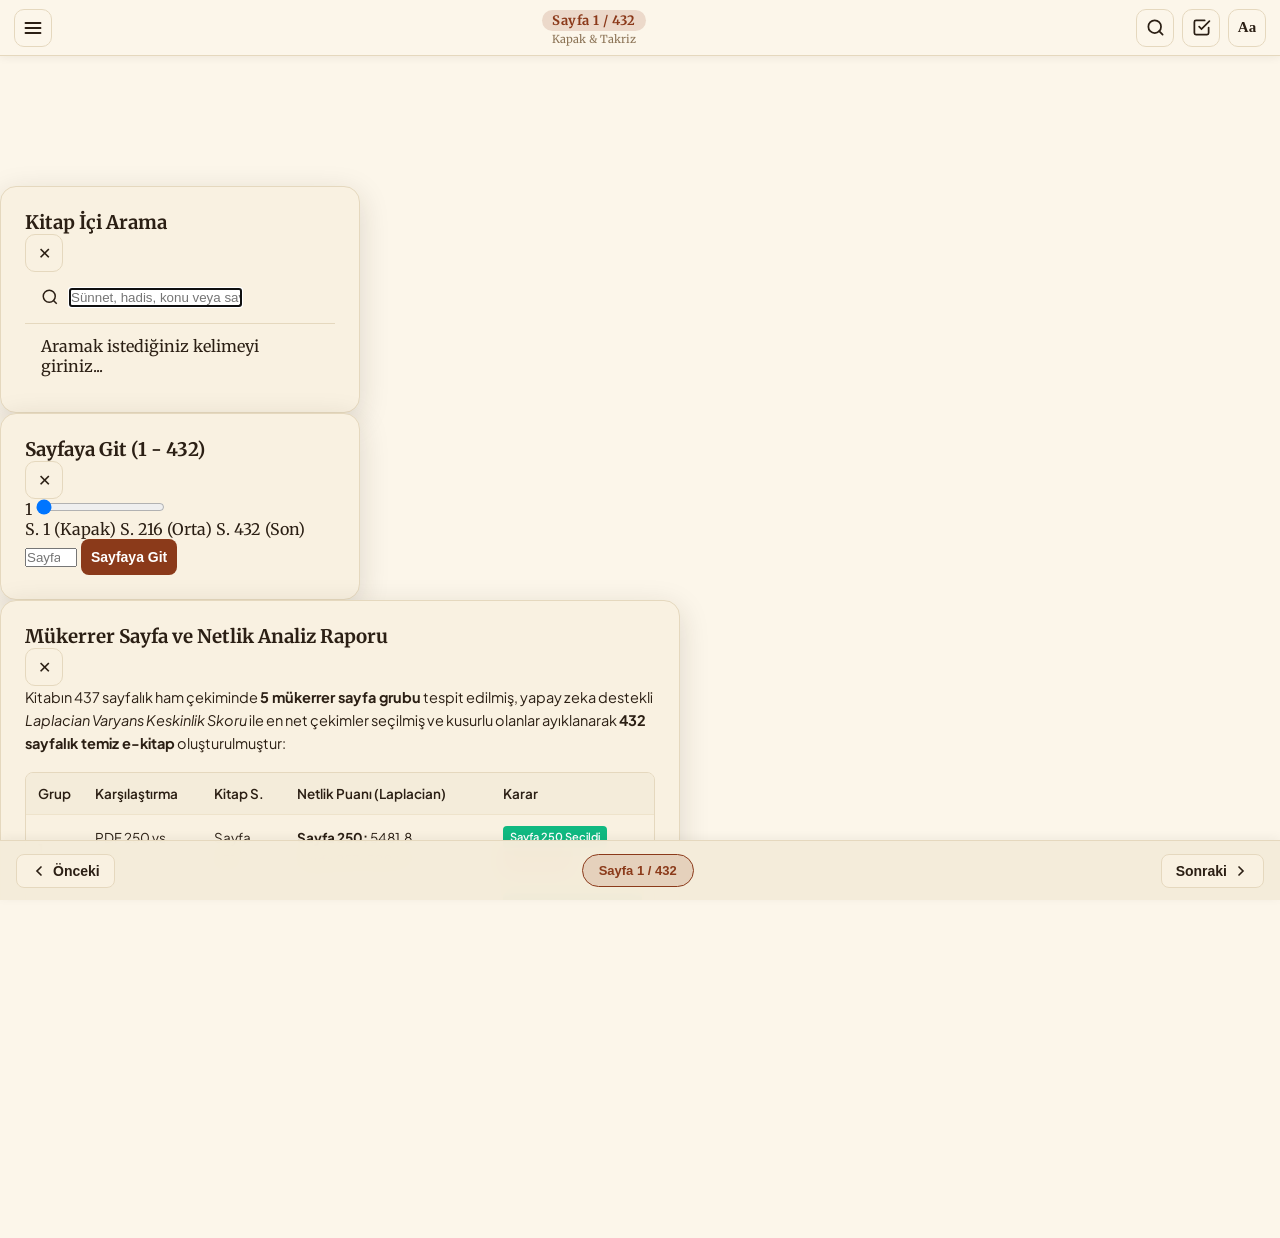
==== index.html @ 31f6d389 "feat: Peygamber Efendimizin 4000 Sünnet ve Âdâbları e-kitap, mükerrer analiz raporu ve web okuyucu" ====
<!DOCTYPE html>
<html lang="tr">
<head>
  <meta charset="UTF-8">
  <meta name="viewport" content="width=device-width, initial-scale=1.0, maximum-scale=5.0, user-scalable=yes, viewport-fit=cover">
  <meta name="theme-color" content="#fcf6ea">
  <meta name="apple-mobile-web-app-capable" content="yes">
  <meta name="apple-mobile-web-app-status-bar-style" content="default">
  <title>Peygamber Efendimizin 4000 Sünnet ve Âdâbları — E-Kitap</title>
  <link rel="preconnect" href="https://fonts.googleapis.com">
  <link rel="preconnect" href="https://fonts.gstatic.com" crossorigin>
  <link href="https://fonts.googleapis.com/css2?family=Amiri:ital,wght@0,400;0,700;1,400&family=Lora:ital,wght@0,400;0,500;0,600;0,700;1,400&family=Merriweather:ital,wght@0,300;0,400;0,700;1,300;1,400&family=Plus+Jakarta+Sans:wght@400;500;600;700&family=Scheherazade+New:wght@400;600;700&display=swap" rel="stylesheet">
  <link rel="manifest" href="manifest.json">
  <link rel="stylesheet" href="styles.css">
  <link rel="icon" type="image/jpeg" href="cover.jpg">
</head>
<body data-theme="sepia">

  <!-- Üst Okuma İlerleme Çubuğu -->
  <div id="readingProgressBar"></div>

  <!-- Üst Başlık ve Kontrol Çubuğu -->
  <header class="reader-header">
    <div class="header-left">
      <button id="btnOpenTOC" class="icon-btn" aria-label="İçindekiler Fihristi" title="İçindekiler">
        <svg width="20" height="20" viewBox="0 0 24 24" fill="none" stroke="currentColor" stroke-width="2.2" stroke-linecap="round"><line x1="3" y1="12" x2="21" y2="12"></line><line x1="3" y1="6" x2="21" y2="6"></line><line x1="3" y1="18" x2="21" y2="18"></line></svg>
      </button>
    </div>

    <div class="header-center" id="headerCenterBtn" title="Sayfaya Git (1 - 432)">
      <span class="page-indicator-badge" id="currentPageBadge">Sayfa 1 / 432</span>
      <span class="header-chapter-preview" id="chapterPreview">Kapak & Takriz</span>
    </div>

    <div class="header-right">
      <button id="btnOpenSearch" class="icon-btn" aria-label="Kitapta Ara" title="Kitapta Ara">
        <svg width="19" height="19" viewBox="0 0 24 24" fill="none" stroke="currentColor" stroke-width="2.2" stroke-linecap="round"><circle cx="11" cy="11" r="8"></circle><line x1="21" y1="21" x2="16.65" y2="16.65"></line></svg>
      </button>
      <button id="btnOpenDuplicates" class="icon-btn" aria-label="Mükerrer Sayfa Raporu" title="Mükerrer Sayfa Analizi">
        <svg width="19" height="19" viewBox="0 0 24 24" fill="none" stroke="currentColor" stroke-width="2.2" stroke-linecap="round"><polyline points="9 11 12 14 22 4"></polyline><path d="M21 12v7a2 2 0 0 1-2 2H5a2 2 0 0 1-2-2V5a2 2 0 0 1 2-2h11"></path></svg>
      </button>
      <button id="btnOpenSettings" class="icon-btn" aria-label="Okuma Ayarları" title="Yazı & Tema">
        <span style="font-size:15px; font-weight:bold; font-family:serif;">Aa</span>
      </button>
    </div>
  </header>

  <!-- Okuma Alanı (432 Sayfa) -->
  <main class="reader-viewport" id="readerViewport">
    <!-- app.js tarafından doldurulacak -->
  </main>

  <!-- Alt Gezinme Barı -->
  <nav class="reader-bottom-nav">
    <button class="nav-page-btn" id="btnPrevPage">
      <svg width="16" height="16" viewBox="0 0 24 24" fill="none" stroke="currentColor" stroke-width="2.5" stroke-linecap="round"><polyline points="15 18 9 12 15 6"></polyline></svg>
      <span>Önceki</span>
    </button>

    <button class="nav-jump-btn" id="btnJumpIndicator">
      Sayfa 1 / 432
    </button>

    <button class="nav-page-btn" id="btnNextPage">
      <span>Sonraki</span>
      <svg width="16" height="16" viewBox="0 0 24 24" fill="none" stroke="currentColor" stroke-width="2.5" stroke-linecap="round"><polyline points="9 18 15 12 9 6"></polyline></svg>
    </button>
  </nav>

  <!-- 1. İçindekiler Drawer -->
  <div class="drawer-backdrop" id="tocDrawerBackdrop">
    <div class="drawer-panel left">
      <div class="drawer-header">
        <div class="drawer-title">
          <svg width="18" height="18" viewBox="0 0 24 24" fill="none" stroke="currentColor" stroke-width="2" stroke-linecap="round"><line x1="8" y1="6" x2="21" y2="6"></line><line x1="8" y1="12" x2="21" y2="12"></line><line x1="8" y1="18" x2="21" y2="18"></line><line x1="3" y1="6" x2="3.01" y2="6"></line><line x1="3" y1="12" x2="3.01" y2="12"></line><line x1="3" y1="18" x2="3.01" y2="18"></line></svg>
          <span>İçindekiler (31 Bölüm)</span>
        </div>
        <button class="icon-btn" id="btnCloseTOC">✕</button>
      </div>
      <div class="drawer-body">
        <input type="text" id="tocSearchInput" class="toc-search-box" placeholder="Konu veya başlık ara...">
        <ul class="toc-drawer-list" id="tocList">
          <!-- app.js tarafından doldurulacak -->
        </ul>
      </div>
    </div>
  </div>

  <!-- 2. Arama Modalı -->
  <div class="modal-backdrop" id="searchModalBackdrop">
    <div class="modal-card">
      <div class="modal-header">
        <h3>Kitap İçi Arama</h3>
        <button class="icon-btn" id="btnCloseSearch">✕</button>
      </div>
      <div class="modal-body">
        <div class="search-input-wrapper">
          <svg width="18" height="18" viewBox="0 0 24 24" fill="none" stroke="currentColor" stroke-width="2"><circle cx="11" cy="11" r="8"></circle><line x1="21" y1="21" x2="16.65" y2="16.65"></line></svg>
          <input type="text" id="searchInput" placeholder="Sünnet, hadis, konu veya sayfa ara (örn: yemek, namaz, 120)..." autofocus>
        </div>
        <div class="search-results-list" id="searchResultsList">
          <div class="search-hint">Aramak istediğiniz kelimeyi giriniz...</div>
        </div>
      </div>
    </div>
  </div>

  <!-- 3. Sayfaya Atlama Modalı -->
  <div class="modal-backdrop" id="jumpModalBackdrop">
    <div class="modal-card modal-compact">
      <div class="modal-header">
        <h3>Sayfaya Git (1 - 432)</h3>
        <button class="icon-btn" id="btnCloseJump">✕</button>
      </div>
      <div class="modal-body">
        <div class="jump-slider-wrapper">
          <span class="jump-slider-val" id="jumpSliderVal">1</span>
          <input type="range" id="jumpRange" min="1" max="432" value="1" class="slider-input">
          <div class="slider-ticks">
            <span>S. 1 (Kapak)</span>
            <span>S. 216 (Orta)</span>
            <span>S. 432 (Son)</span>
          </div>
        </div>
        <div class="jump-direct-input">
          <input type="number" id="jumpDirectNum" min="1" max="432" placeholder="Sayfa No">
          <button id="btnConfirmJump" class="btn-primary">Sayfaya Git</button>
        </div>
      </div>
    </div>
  </div>

  <!-- 4. Tema ve Görünüm Ayarları Çekmecesi -->
  <div class="drawer-backdrop" id="settingsDrawerBackdrop">
    <div class="drawer-panel right">
      <div class="drawer-header">
        <div class="drawer-title">Okuma ve Görünüm Ayarları</div>
        <button class="icon-btn" id="btnCloseSettings">✕</button>
      </div>
      <div class="drawer-body settings-body">
        
        <div class="setting-group">
          <label class="setting-label">Renk Teması</label>
          <div class="theme-selector-grid">
            <button class="theme-chip theme-sepia active" data-set-theme="sepia">
              <span class="theme-dot"></span>
              <span class="theme-name">Sepya</span>
            </button>
            <button class="theme-chip theme-light" data-set-theme="light">
              <span class="theme-dot"></span>
              <span class="theme-name">Gündüz</span>
            </button>
            <button class="theme-chip theme-dark" data-set-theme="dark">
              <span class="theme-dot"></span>
              <span class="theme-name">Gece</span>
            </button>
            <button class="theme-chip theme-oled" data-set-theme="oled">
              <span class="theme-dot"></span>
              <span class="theme-name">OLED</span>
            </button>
          </div>
        </div>

        <div class="setting-group">
          <label class="setting-label">Sayfa Filtresi & Kontrast</label>
          <div class="toggle-row">
            <span>Yüksek Kontrast</span>
            <input type="checkbox" id="chkContrast">
          </div>
          <div class="toggle-row">
            <span>Yumuşak Göz Dinlendirici</span>
            <input type="checkbox" id="chkEyeCare" checked>
          </div>
        </div>

        <div class="setting-group">
          <label class="setting-label">Görünüm Genişliği</label>
          <div class="btn-group-2">
            <button class="toggle-btn active" id="btnWidthStandard">Standart</button>
            <button class="toggle-btn" id="btnWidthFull">Tam Ekran</button>
          </div>
        </div>

        <div class="setting-group info-box">
          <p><strong>Peygamber Efendimizin 4000 Sünnet ve Âdâbları</strong></p>
          <p class="text-muted">Ahmed Gültekin & Nuri Dunay<br>Takriz: Ali Kara (Hocaefendi)</p>
          <p class="text-muted" style="margin-top:6px; font-size:12px;">5 mükerrer sayfa elenerek 432 kusursuz sayfa olarak dijitalleştirilmiştir.</p>
        </div>

      </div>
    </div>
  </div>

  <!-- 5. Mükerrer Sayfa Raporu Modalı -->
  <div class="modal-backdrop" id="duplicatesModalBackdrop">
    <div class="modal-card modal-large">
      <div class="modal-header">
        <h3>Mükerrer Sayfa ve Netlik Analiz Raporu</h3>
        <button class="icon-btn" id="btnCloseDuplicates">✕</button>
      </div>
      <div class="modal-body duplicate-report-body">
        <p class="report-intro">Kitabın 437 sayfalık ham çekiminde <strong>5 mükerrer sayfa grubu</strong> tespit edilmiş, yapay zeka destekli <em>Laplacian Varyans Keskinlik Skoru</em> ile en net çekimler seçilmiş ve kusurlu olanlar ayıklanarak <strong>432 sayfalık temiz e-kitap</strong> oluşturulmuştur:</p>
        
        <div class="duplicate-table-wrapper">
          <table class="duplicate-table">
            <thead>
              <tr>
                <th>Grup</th>
                <th>Karşılaştırma</th>
                <th>Kitap S.</th>
                <th>Netlik Puanı (Laplacian)</th>
                <th>Karar</th>
              </tr>
            </thead>
            <tbody>
              <tr>
                <td><strong>1</strong></td>
                <td>PDF 250 vs 253</td>
                <td>Sayfa 253</td>
                <td><strong>Sayfa 250:</strong> 5481.8<br>Sayfa 253: 5094.9</td>
                <td><span class="badge-keep">Sayfa 250 Seçildi</span><br><span class="badge-drop">253 Elendi</span></td>
              </tr>
              <tr>
                <td><strong>2</strong></td>
                <td>PDF 344 vs 345</td>
                <td>Sayfa 339</td>
                <td>Sayfa 344: 2822.8 (Bulanık)<br><strong>Sayfa 345:</strong> 6133.5 (Çok Net)</td>
                <td><span class="badge-keep">Sayfa 345 Seçildi (2x Keskin)</span><br><span class="badge-drop">344 Elendi</span></td>
              </tr>
              <tr>
                <td><strong>3</strong></td>
                <td>PDF 363 vs 364</td>
                <td>Sayfa 357</td>
                <td><strong>Sayfa 363:</strong> 4608.0<br>Sayfa 364: 4345.6</td>
                <td><span class="badge-keep">Sayfa 363 Seçildi</span><br><span class="badge-drop">364 Elendi</span></td>
              </tr>
              <tr>
                <td><strong>4</strong></td>
                <td>PDF 383 vs 384</td>
                <td>Sayfa 375</td>
                <td>Sayfa 383: 4350.0<br><strong>Sayfa 384:</strong> 5187.1</td>
                <td><span class="badge-keep">Sayfa 384 Seçildi</span><br><span class="badge-drop">383 Elendi</span></td>
              </tr>
              <tr>
                <td><strong>5</strong></td>
                <td>PDF 417 vs 418</td>
                <td>Sayfa 407</td>
                <td>Sayfa 417: 1407.5 (Titrek/Bulanık)<br><strong>Sayfa 418:</strong> 5497.3 (Yüksek Netlik)</td>
                <td><span class="badge-keep">Sayfa 418 Seçildi (4x Net)</span><br><span class="badge-drop">417 Elendi</span></td>
              </tr>
            </tbody>
          </table>
        </div>
      </div>
    </div>
  </div>

  <script src="book_database.js"></script>
  <script src="app.js"></script>
</body>
</html>
---- styles.css ----
/* ==========================================================================
   MEHÂFETULLÂH (ALLAH KORKUSU) - E-Book Reader Mobile Stylesheet
   Designed for Mobile Screens, Tablets & Desktop
   With Full Arabic Calligraphy & Turkish UTF-8 Typography Support
   ========================================================================== */

@import url('https://fonts.googleapis.com/css2?family=Amiri:ital,wght@0,400;0,700;1,400&family=Lora:ital,wght@0,400;0,500;0,600;0,700;1,400&family=Merriweather:ital,wght@0,300;0,400;0,700;1,300;1,400&family=Plus+Jakarta+Sans:wght@400;500;600;700&family=Scheherazade+New:wght@400;600;700&display=swap');

:root {
  --font-serif: 'Merriweather', 'Lora', Georgia, 'Times New Roman', serif;
  --font-sans: 'Plus Jakarta Sans', -apple-system, BlinkMacSystemFont, 'Segoe UI', Roboto, Helvetica, Arial, sans-serif;
  --font-arabic: 'Amiri', 'Scheherazade New', 'Traditional Arabic', serif;
  
  /* Active Font settings */
  --reader-font: var(--font-serif);
  --reader-font-size: 18px;
  --reader-line-height: 1.85;
  --reader-text-align: justify;

  /* Theme Defaults (Sepya default) */
  --bg-primary: #fcf6ea;
  --bg-secondary: #f4ecda;
  --bg-card: #f9f1e1;
  --text-primary: #2b1f14;
  --text-secondary: #5e4b3c;
  --text-muted: #8b7355;
  --accent-color: #8b3a1a;
  --accent-hover: #a84720;
  --accent-glow: rgba(139, 58, 26, 0.15);
  --border-color: #e5d8be;
  --border-subtle: #eee3cb;
  --header-bg: rgba(252, 246, 234, 0.95);
  --nav-bar-bg: rgba(244, 236, 218, 0.98);
  --shadow-sm: 0 2px 8px rgba(43, 31, 20, 0.06);
  --shadow-md: 0 4px 16px rgba(43, 31, 20, 0.1);
  --shadow-lg: 0 8px 30px rgba(43, 31, 20, 0.15);
  --selection-bg: #e2cfa7;
}

/* Gündüz (Açık Beyaz) */
body[data-theme="light"] {
  --bg-primary: #ffffff;
  --bg-secondary: #f8fafc;
  --bg-card: #ffffff;
  --text-primary: #1e293b;
  --text-secondary: #475569;
  --text-muted: #94a3b8;
  --accent-color: #0369a1;
  --accent-hover: #0284c7;
  --accent-glow: rgba(3, 105, 161, 0.12);
  --border-color: #e2e8f0;
  --border-subtle: #f1f5f9;
  --header-bg: rgba(255, 255, 255, 0.95);
  --nav-bar-bg: rgba(248, 250, 252, 0.98);
  --shadow-sm: 0 2px 8px rgba(0, 0, 0, 0.05);
  --shadow-md: 0 4px 16px rgba(0, 0, 0, 0.08);
  --shadow-lg: 0 8px 30px rgba(0, 0, 0, 0.12);
  --selection-bg: #bae6fd;
}

/* Gece (Koyu Gri) */
body[data-theme="dark"] {
  --bg-primary: #18191c;
  --bg-secondary: #222328;
  --bg-card: #202127;
  --text-primary: #e6e8eb;
  --text-secondary: #a9b0ba;
  --text-muted: #727a85;
  --accent-color: #e29f56;
  --accent-hover: #f0ae67;
  --accent-glow: rgba(226, 159, 86, 0.2);
  --border-color: #33363f;
  --border-subtle: #292b33;
  --header-bg: rgba(24, 25, 28, 0.95);
  --nav-bar-bg: rgba(34, 35, 40, 0.98);
  --shadow-sm: 0 2px 8px rgba(0, 0, 0, 0.4);
  --shadow-md: 0 4px 16px rgba(0, 0, 0, 0.5);
  --shadow-lg: 0 8px 30px rgba(0, 0, 0, 0.7);
  --selection-bg: #634320;
}

/* OLED (Simsiyah - Batarya Tasarrufu) */
body[data-theme="oled"] {
  --bg-primary: #000000;
  --bg-secondary: #0d0d0d;
  --bg-card: #121212;
  --text-primary: #ffffff;
  --text-secondary: #b0b0b0;
  --text-muted: #666666;
  --accent-color: #ff9800;
  --accent-hover: #ffac33;
  --accent-glow: rgba(255, 152, 0, 0.25);
  --border-color: #222222;
  --border-subtle: #181818;
  --header-bg: rgba(0, 0, 0, 0.96);
  --nav-bar-bg: rgba(13, 13, 13, 0.98);
  --shadow-sm: 0 2px 8px rgba(0, 0, 0, 0.8);
  --shadow-md: 0 4px 16px rgba(0, 0, 0, 0.9);
  --shadow-lg: 0 8px 30px rgba(0, 0, 0, 1);
  --selection-bg: #4a3411;
}

* {
  box-sizing: border-box;
  margin: 0;
  padding: 0;
  -webkit-tap-highlight-color: transparent;
}

html, body {
  width: 100%;
  height: 100%;
  background-color: var(--bg-primary);
  color: var(--text-primary);
  font-family: var(--reader-font);
  overflow-x: hidden;
  transition: background-color 0.25s ease, color 0.25s ease;
  text-rendering: optimizeLegibility;
  -webkit-font-smoothing: antialiased;
}

::selection {
  background-color: var(--selection-bg);
}

/* Progress Bar */
#readingProgressBar {
  position: fixed;
  top: 0;
  left: 0;
  width: 0%;
  height: 3px;
  background: linear-gradient(90deg, var(--accent-color), #f59e0b);
  z-index: 1001;
  transition: width 0.15s ease-out;
}

/* Header Bar */
.reader-header {
  position: fixed;
  top: 0;
  left: 0;
  right: 0;
  height: 56px;
  background-color: var(--header-bg);
  backdrop-filter: blur(10px);
  -webkit-backdrop-filter: blur(10px);
  border-bottom: 1px solid var(--border-color);
  display: flex;
  align-items: center;
  justify-content: space-between;
  padding: 0 14px;
  z-index: 1000;
  box-shadow: var(--shadow-sm);
}

.header-left, .header-right {
  display: flex;
  align-items: center;
  gap: 8px;
}

.header-center {
  flex: 1;
  display: flex;
  flex-direction: column;
  align-items: center;
  justify-content: center;
  cursor: pointer;
  padding: 4px 8px;
  border-radius: 8px;
  transition: background 0.15s;
}

.header-center:active {
  background: var(--bg-secondary);
}

.page-indicator-badge {
  font-size: 13px;
  font-weight: 700;
  color: var(--accent-color);
  background: var(--accent-glow);
  padding: 2px 10px;
  border-radius: 12px;
  letter-spacing: 0.5px;
}

.header-chapter-preview {
  font-size: 11px;
  color: var(--text-muted);
  max-width: 220px;
  white-space: nowrap;
  overflow: hidden;
  text-overflow: ellipsis;
  margin-top: 1px;
}

.icon-btn {
  background: transparent;
  border: 1px solid var(--border-color);
  color: var(--text-primary);
  width: 38px;
  height: 38px;
  border-radius: 10px;
  display: inline-flex;
  align-items: center;
  justify-content: center;
  font-size: 16px;
  cursor: pointer;
  transition: all 0.2s ease;
}

.icon-btn:hover {
  background-color: var(--bg-secondary);
  border-color: var(--accent-color);
}

.icon-btn:active {
  transform: scale(0.94);
}

/* Reader Main Content Container */
.reader-viewport {
  margin-top: 56px;
  margin-bottom: 74px;
  padding: 16px 14px 40px;
  max-width: 760px;
  margin-left: auto;
  margin-right: auto;
}

/* Page Card Container */
.page-card {
  background-color: var(--bg-card);
  border: 1px solid var(--border-color);
  border-radius: 16px;
  padding: 24px 20px 30px;
  margin-bottom: 24px;
  box-shadow: var(--shadow-sm);
  position: relative;
  transition: box-shadow 0.2s;
}

.page-card-header {
  display: flex;
  align-items: center;
  justify-content: space-between;
  border-bottom: 1px solid var(--border-subtle);
  padding-bottom: 10px;
  margin-bottom: 20px;
  font-size: 12px;
  color: var(--text-muted);
  text-transform: uppercase;
  letter-spacing: 1px;
}

.page-card-num {
  font-weight: 700;
  color: var(--accent-color);
  background: var(--bg-secondary);
  padding: 3px 8px;
  border-radius: 6px;
}

.page-card-body {
  font-family: var(--reader-font);
  font-size: var(--reader-font-size);
  line-height: var(--reader-line-height);
  text-align: var(--reader-text-align);
  color: var(--text-primary);
  word-break: break-word;
}

/* Typography elements */
.book-paragraph {
  margin-bottom: 1.25em;
  text-indent: 1.5em;
}

/* Drop Cap on chapter opening */
.page-card-body .topic-header-block + .book-paragraph::first-letter,
.page-card-body > .book-paragraph:first-of-type::first-letter {
  font-size: 2.7em;
  float: left;
  line-height: 0.85;
  margin: 4px 8px 0 0;
  color: var(--accent-color);
  font-weight: bold;
  font-family: var(--font-serif);
}

/* Topic Headers */
.topic-header-block {
  text-align: center;
  margin: 28px 0 20px;
  padding: 12px 0;
}

.topic-ornament {
  font-size: 20px;
  color: var(--accent-color);
  opacity: 0.7;
  margin-bottom: 6px;
}

.topic-title {
  font-size: 1.35em;
  font-weight: 700;
  color: var(--accent-color);
  letter-spacing: 0.3px;
  line-height: 1.3;
}

.topic-line {
  width: 60px;
  height: 2px;
  background: var(--accent-color);
  opacity: 0.3;
  margin: 10px auto 0;
  border-radius: 2px;
}

/* ==========================================================================
   ARABIC CALLIGRAPHY & AYAH CARDS
   ========================================================================== */
.ayah-container {
  background: var(--bg-secondary);
  border: 1px solid var(--border-color);
  border-right: 4px solid var(--accent-color);
  border-radius: 12px;
  padding: 20px 22px 14px;
  margin: 24px 0 18px;
  text-align: center;
  box-shadow: var(--shadow-sm);
  position: relative;
}

.arabic-text {
  font-family: var(--font-arabic);
  font-size: 1.65em;
  line-height: 2.3;
  color: var(--accent-color);
  direction: rtl;
  unicode-bidi: embed;
  letter-spacing: 0.5px;
  text-align: center;
  margin-bottom: 10px;
  word-spacing: 2px;
}

.ayah-badge {
  display: inline-block;
  font-size: 11.5px;
  font-weight: 700;
  color: var(--text-muted);
  letter-spacing: 1px;
  border-top: 1px dashed var(--border-subtle);
  padding-top: 8px;
  margin-top: 4px;
}

/* Khutba Calls (Ey cemaat!) */
.khutba-callout {
  display: flex;
  align-items: center;
  gap: 8px;
  background: var(--bg-secondary);
  border-left: 3px solid var(--accent-color);
  padding: 8px 14px;
  border-radius: 0 8px 8px 0;
  margin: 18px 0 12px;
  font-size: 0.95em;
  color: var(--accent-color);
}

/* Footnotes */
.footnote-box {
  background: var(--bg-secondary);
  border: 1px dashed var(--border-color);
  border-radius: 8px;
  padding: 10px 14px;
  margin-top: 18px;
  font-size: 0.85em;
  color: var(--text-secondary);
}

.fn-badge {
  display: inline-block;
  background: var(--accent-color);
  color: #ffffff;
  font-size: 10px;
  font-weight: 700;
  padding: 1px 6px;
  border-radius: 4px;
  margin-right: 6px;
}

/* Cover Styling */
.cover-container {
  text-align: center;
  padding: 20px 0;
}

.cover-card {
  display: flex;
  flex-direction: column;
  align-items: center;
}

.book-cover-img {
  width: 100%;
  max-width: 280px;
  border-radius: 12px;
  box-shadow: var(--shadow-lg);
  margin-bottom: 24px;
  border: 2px solid var(--border-color);
}

.kulliyat-badge {
  font-size: 11px;
  font-weight: 700;
  letter-spacing: 1.5px;
  color: var(--accent-color);
  background: var(--accent-glow);
  padding: 4px 12px;
  border-radius: 20px;
  margin-bottom: 14px;
  display: inline-block;
}

.book-main-title {
  font-size: 2.2em;
  font-weight: 800;
  letter-spacing: 2px;
  color: var(--accent-color);
  margin-bottom: 6px;
}

.book-sub-title {
  font-size: 1.25em;
  letter-spacing: 3px;
  color: var(--text-secondary);
  margin-bottom: 16px;
}

.book-author {
  font-size: 1.1em;
  font-style: italic;
  color: var(--text-primary);
  margin-bottom: 14px;
}

.cover-divider {
  color: var(--accent-color);
  margin-bottom: 14px;
  opacity: 0.6;
}

.book-publisher {
  font-size: 0.88em;
  color: var(--text-muted);
}

/* Empty / Divider leaves */
.empty-leaf, .section-divider-leaf {
  text-align: center;
  padding: 40px 10px;
  color: var(--text-muted);
  font-style: italic;
}

.leaf-ornament {
  display: block;
  font-size: 26px;
  color: var(--accent-color);
  opacity: 0.4;
  margin-bottom: 12px;
}

/* Künye */
.kunye-card {
  padding: 10px;
}

.kunye-title {
  font-size: 1.15em;
  font-weight: 700;
  color: var(--accent-color);
  text-align: center;
  margin-bottom: 18px;
  border-bottom: 1px solid var(--border-color);
  padding-bottom: 10px;
}

.kunye-row {
  display: flex;
  padding: 6px 0;
  border-bottom: 1px dashed var(--border-subtle);
  font-size: 0.9em;
}

.k-label {
  width: 140px;
  font-weight: 600;
  color: var(--text-secondary);
}

.k-value {
  flex: 1;
  color: var(--text-primary);
}

/* Inner title */
.inner-title-page {
  text-align: center;
  padding: 30px 10px;
}

.inner-ornament {
  font-family: var(--font-arabic);
  font-size: 32px;
  color: var(--accent-color);
  margin-bottom: 16px;
  direction: rtl;
}

.author-prefix {
  font-size: 0.9em;
  color: var(--text-muted);
}

.inner-book-title {
  font-size: 1.6em;
  margin: 6px 0;
  color: var(--text-primary);
}

.inner-honorific {
  font-size: 0.9em;
  color: var(--text-muted);
  margin-bottom: 16px;
}

.title-rule {
  width: 80px;
  height: 2px;
  background: var(--accent-color);
  margin: 16px auto;
  opacity: 0.5;
}

.inner-work-title {
  font-size: 1.8em;
  color: var(--accent-color);
  margin-bottom: 6px;
}

.inner-sub {
  font-size: 1.1em;
  color: var(--text-secondary);
  margin-bottom: 24px;
}

.inner-city {
  font-size: 0.85em;
  color: var(--text-muted);
}

/* TOC In-Page View */
.toc-view-card {
  padding: 10px 0;
}

.toc-view-heading {
  font-size: 1.2em;
  color: var(--accent-color);
  margin-bottom: 14px;
  border-bottom: 1px solid var(--border-color);
  padding-bottom: 8px;
}

.toc-view-list {
  list-style: none;
}

.toc-view-item {
  margin-bottom: 8px;
}

.toc-link-item {
  display: flex;
  align-items: baseline;
  text-decoration: none;
  color: var(--text-primary);
  font-size: 0.95em;
  padding: 6px 4px;
  border-radius: 6px;
  transition: background 0.15s;
}

.toc-link-item:hover {
  background: var(--bg-secondary);
  color: var(--accent-color);
}

.toc-dots {
  flex: 1;
  border-bottom: 1px dotted var(--border-color);
  margin: 0 8px;
  min-width: 20px;
}

.toc-p {
  font-weight: 700;
  color: var(--accent-color);
  font-size: 0.9em;
}

/* Catalog View */
.catalog-card {
  padding: 10px;
}

.catalog-heading {
  text-align: center;
  font-size: 1.2em;
  color: var(--accent-color);
  margin-bottom: 16px;
}

.cat-sub {
  font-size: 0.85em;
  color: var(--text-secondary);
}

.catalog-list {
  padding-left: 24px;
}

.catalog-item {
  padding: 6px 0;
  border-bottom: 1px dashed var(--border-subtle);
  font-size: 0.95em;
}

.catalog-footer {
  margin-top: 16px;
  text-align: center;
  font-style: italic;
  color: var(--text-muted);
}

/* Bottom Floating Navigation */
.reader-bottom-nav {
  position: fixed;
  bottom: 0;
  left: 0;
  right: 0;
  height: 60px;
  background-color: var(--nav-bar-bg);
  backdrop-filter: blur(10px);
  -webkit-backdrop-filter: blur(10px);
  border-top: 1px solid var(--border-color);
  display: flex;
  align-items: center;
  justify-content: space-between;
  padding: 0 16px;
  z-index: 1000;
  box-shadow: 0 -2px 10px rgba(0, 0, 0, 0.05);
}

.nav-page-btn {
  background: var(--bg-card);
  border: 1px solid var(--border-color);
  color: var(--text-primary);
  font-size: 14px;
  font-weight: 600;
  padding: 8px 14px;
  border-radius: 8px;
  cursor: pointer;
  display: flex;
  align-items: center;
  gap: 6px;
  transition: all 0.15s;
}

.nav-page-btn:disabled {
  opacity: 0.35;
  cursor: not-allowed;
}

.nav-page-btn:not(:disabled):hover {
  border-color: var(--accent-color);
  color: var(--accent-color);
}

.nav-jump-btn {
  background: var(--accent-glow);
  border: 1px solid var(--accent-color);
  color: var(--accent-color);
  font-size: 13px;
  font-weight: 700;
  padding: 8px 16px;
  border-radius: 20px;
  cursor: pointer;
}

/* Modals & Drawers */
.drawer-backdrop {
  position: fixed;
  inset: 0;
  background: rgba(0, 0, 0, 0.55);
  backdrop-filter: blur(4px);
  -webkit-backdrop-filter: blur(4px);
  z-index: 2000;
  opacity: 0;
  pointer-events: none;
  transition: opacity 0.25s ease;
}

.drawer-backdrop.active {
  opacity: 1;
  pointer-events: auto;
}

.drawer-panel {
  position: fixed;
  top: 0;
  bottom: 0;
  width: 85%;
  max-width: 380px;
  background: var(--bg-card);
  z-index: 2001;
  box-shadow: var(--shadow-lg);
  display: flex;
  flex-direction: column;
  transition: transform 0.3s cubic-bezier(0.16, 1, 0.3, 1);
}

.drawer-panel.left {
  left: 0;
  transform: translateX(-100%);
  border-right: 1px solid var(--border-color);
}

.drawer-panel.right {
  right: 0;
  transform: translateX(100%);
  border-left: 1px solid var(--border-color);
}

.drawer-backdrop.active .drawer-panel {
  transform: translateX(0);
}

.drawer-header {
  padding: 16px;
  border-bottom: 1px solid var(--border-color);
  display: flex;
  align-items: center;
  justify-content: space-between;
}

.drawer-title {
  font-size: 16px;
  font-weight: 700;
  color: var(--accent-color);
  display: flex;
  align-items: center;
  gap: 8px;
}

.drawer-body {
  flex: 1;
  overflow-y: auto;
  padding: 16px;
}

/* TOC Search inside drawer */
.toc-search-box {
  width: 100%;
  padding: 10px 14px;
  background: var(--bg-secondary);
  border: 1px solid var(--border-color);
  border-radius: 8px;
  color: var(--text-primary);
  font-size: 14px;
  margin-bottom: 12px;
}

.toc-search-box:focus {
  outline: none;
  border-color: var(--accent-color);
}

.toc-drawer-list {
  list-style: none;
}

.toc-drawer-item {
  padding: 10px 12px;
  border-radius: 8px;
  margin-bottom: 4px;
  cursor: pointer;
  display: flex;
  align-items: center;
  justify-content: space-between;
  border-bottom: 1px solid var(--border-subtle);
  transition: all 0.15s;
}

.toc-drawer-item:hover, .toc-drawer-item.active {
  background: var(--bg-secondary);
  color: var(--accent-color);
}

.toc-drawer-title {
  font-size: 13.5px;
  line-height: 1.35;
  flex: 1;
  padding-right: 10px;
}

.toc-drawer-page {
  font-size: 12px;
  font-weight: 700;
  color: var(--accent-color);
  background: var(--accent-glow);
  padding: 2px 8px;
  border-radius: 6px;
}

/* Settings Controls */
.settings-section {
  margin-bottom: 22px;
}

.settings-label {
  font-size: 12px;
  text-transform: uppercase;
  letter-spacing: 1px;
  color: var(--text-muted);
  margin-bottom: 10px;
  display: block;
  font-weight: 700;
}

.theme-options-grid {
  display: grid;
  grid-template-columns: repeat(2, 1fr);
  gap: 10px;
}

.theme-card-btn {
  background: var(--bg-secondary);
  border: 2px solid var(--border-color);
  border-radius: 10px;
  padding: 10px;
  display: flex;
  align-items: center;
  gap: 8px;
  cursor: pointer;
  color: var(--text-primary);
  font-size: 13px;
  font-weight: 600;
  transition: all 0.15s;
}

.theme-card-btn.active {
  border-color: var(--accent-color);
  background: var(--accent-glow);
  color: var(--accent-color);
}

.theme-preview-dot {
  width: 16px;
  height: 16px;
  border-radius: 50%;
  border: 1px solid #aaa;
}

.font-size-row {
  display: flex;
  align-items: center;
  justify-content: space-between;
  gap: 12px;
  background: var(--bg-secondary);
  padding: 8px 12px;
  border-radius: 10px;
  border: 1px solid var(--border-color);
}

.font-size-btn {
  background: var(--bg-card);
  border: 1px solid var(--border-color);
  color: var(--text-primary);
  width: 36px;
  height: 36px;
  border-radius: 8px;
  cursor: pointer;
  font-size: 16px;
  font-weight: bold;
}

.font-size-value {
  font-size: 14px;
  font-weight: 700;
  color: var(--accent-color);
}

.font-family-grid {
  display: grid;
  grid-template-columns: 1fr 1fr;
  gap: 10px;
}

.font-family-btn {
  background: var(--bg-secondary);
  border: 1px solid var(--border-color);
  color: var(--text-primary);
  padding: 10px;
  border-radius: 8px;
  cursor: pointer;
  font-size: 13px;
  font-weight: 600;
  text-align: center;
}

.font-family-btn.active {
  border-color: var(--accent-color);
  background: var(--accent-glow);
  color: var(--accent-color);
}

/* Jump Dialog */
.modal-center-backdrop {
  position: fixed;
  inset: 0;
  background: rgba(0, 0, 0, 0.6);
  backdrop-filter: blur(4px);
  -webkit-backdrop-filter: blur(4px);
  z-index: 3000;
  display: flex;
  align-items: center;
  justify-content: center;
  padding: 20px;
  opacity: 0;
  pointer-events: none;
  transition: opacity 0.2s ease;
}

.modal-center-backdrop.active {
  opacity: 1;
  pointer-events: auto;
}

.modal-card {
  background: var(--bg-card);
  border: 1px solid var(--border-color);
  border-radius: 16px;
  padding: 24px;
  width: 100%;
  max-width: 360px;
  box-shadow: var(--shadow-lg);
}

.modal-title {
  font-size: 18px;
  font-weight: 700;
  color: var(--accent-color);
  text-align: center;
  margin-bottom: 16px;
}

.jump-slider-container {
  margin: 20px 0;
  text-align: center;
}

.jump-page-number-display {
  font-size: 34px;
  font-weight: 800;
  color: var(--accent-color);
  margin-bottom: 4px;
}

.jump-page-title-preview {
  font-size: 12px;
  color: var(--text-muted);
  min-height: 28px;
  margin-bottom: 12px;
}

.jump-slider {
  width: 100%;
  accent-color: var(--accent-color);
  height: 6px;
  border-radius: 3px;
  cursor: pointer;
}

.jump-quick-buttons {
  display: grid;
  grid-template-columns: repeat(4, 1fr);
  gap: 6px;
  margin-bottom: 20px;
}

.quick-jump-btn {
  background: var(--bg-secondary);
  border: 1px solid var(--border-color);
  color: var(--text-secondary);
  font-size: 11px;
  padding: 6px 2px;
  border-radius: 6px;
  cursor: pointer;
  text-align: center;
}

.modal-actions {
  display: flex;
  gap: 10px;
}

.btn-secondary, .btn-primary {
  flex: 1;
  padding: 10px;
  border-radius: 8px;
  font-size: 14px;
  font-weight: 600;
  cursor: pointer;
  text-align: center;
}

.btn-secondary {
  background: var(--bg-secondary);
  border: 1px solid var(--border-color);
  color: var(--text-primary);
}

.btn-primary {
  background: var(--accent-color);
  border: none;
  color: #ffffff;
}

/* Search Modal */
.search-modal-card {
  background: var(--bg-card);
  border: 1px solid var(--border-color);
  border-radius: 16px;
  width: 100%;
  max-width: 500px;
  max-height: 80vh;
  display: flex;
  flex-direction: column;
  box-shadow: var(--shadow-lg);
  overflow: hidden;
}

.search-input-wrapper {
  padding: 16px;
  border-bottom: 1px solid var(--border-color);
  display: flex;
  gap: 10px;
}

.search-input {
  flex: 1;
  padding: 10px 14px;
  background: var(--bg-secondary);
  border: 1px solid var(--border-color);
  border-radius: 8px;
  font-size: 15px;
  color: var(--text-primary);
}

.search-results-list {
  flex: 1;
  overflow-y: auto;
  padding: 12px 16px;
}

.search-result-item {
  padding: 12px;
  border-radius: 8px;
  background: var(--bg-secondary);
  border: 1px solid var(--border-subtle);
  margin-bottom: 8px;
  cursor: pointer;
}

.search-result-header {
  display: flex;
  justify-content: space-between;
  font-size: 12px;
  font-weight: 700;
  color: var(--accent-color);
  margin-bottom: 4px;
}

.search-result-snippet {
  font-size: 13.5px;
  color: var(--text-secondary);
  line-height: 1.4;
}

mark {
  background-color: #fef08a;
  color: #854d0e;
  padding: 1px 3px;
  border-radius: 3px;
  font-weight: 600;
}

/* Responsive queries */
@media (max-width: 480px) {
  .page-card {
    padding: 18px 14px 22px;
    border-radius: 12px;
  }
  .header-chapter-preview {
    max-width: 140px;
  }
  .book-main-title {
    font-size: 1.8em;
  }
  .arabic-text {
    font-size: 1.45em;
    line-height: 2.1;
  }
}

/* ==========================================================================
   MÜKERRER SAYFA VE RAPOR ÖZEL STİLLERİ
   ========================================================================== */
.modal-large {
  max-width: 680px;
  width: 95%;
}
.duplicate-report-body {
  font-family: var(--font-sans);
  line-height: 1.6;
}
.report-intro {
  margin-bottom: 16px;
  font-size: 14.5px;
  color: var(--text-primary);
}
.duplicate-table-wrapper {
  overflow-x: auto;
  border-radius: 8px;
  border: 1px solid var(--border-color);
  background: var(--bg-card);
}
.duplicate-table {
  width: 100%;
  border-collapse: collapse;
  font-size: 13.5px;
}
.duplicate-table th, .duplicate-table td {
  padding: 10px 12px;
  border-bottom: 1px solid var(--border-subtle);
  text-align: left;
}
.duplicate-table th {
  background: var(--bg-secondary);
  font-weight: 600;
  color: var(--text-primary);
}
.badge-keep {
  display: inline-block;
  background: #10b981;
  color: #ffffff;
  padding: 2px 7px;
  border-radius: 4px;
  font-size: 11px;
  font-weight: 600;
  margin-bottom: 2px;
}
.badge-drop {
  display: inline-block;
  background: #ef4444;
  color: #ffffff;
  padding: 2px 7px;
  border-radius: 4px;
  font-size: 11px;
  font-weight: 600;
}
.page-contrast-filter {
  filter: contrast(1.15) brightness(0.98);
}
.page-eyecare-filter {
  filter: sepia(0.08) brightness(0.97);
}
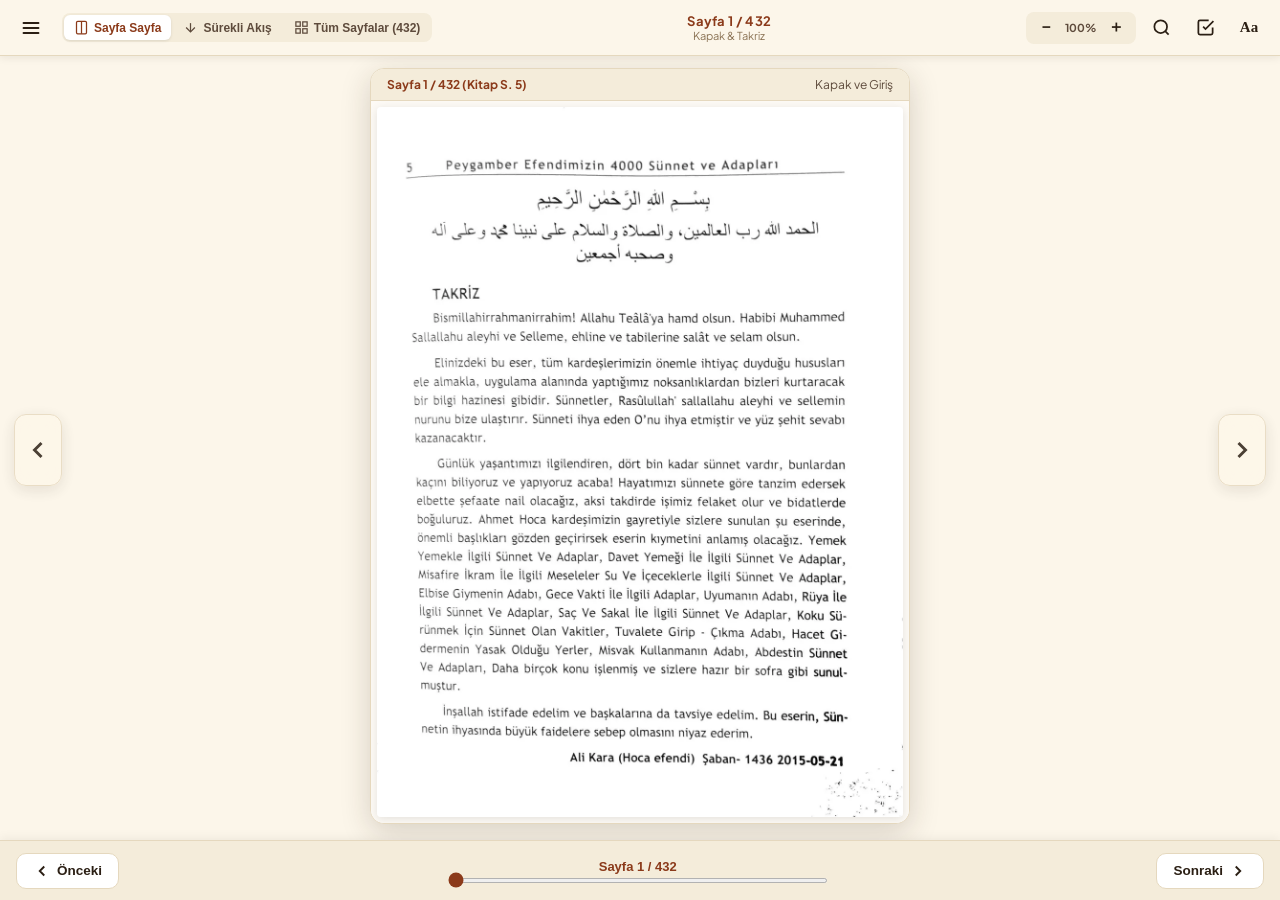
==== commit a886bdf4: "feat: Gelişmiş tek sayfa okuma, 432 sayfa küçük resim galerisi ve zoom kontrolleri" ====
--- a/index.html
+++ b/index.html
@@ -6,10 +6,10 @@
   <meta name="theme-color" content="#fcf6ea">
   <meta name="apple-mobile-web-app-capable" content="yes">
   <meta name="apple-mobile-web-app-status-bar-style" content="default">
-  <title>Peygamber Efendimizin 4000 Sünnet ve Âdâbları — E-Kitap</title>
+  <title>Peygamber Efendimizin 4000 Sünnet ve Âdâbları — E-Kitap Okuyucu</title>
   <link rel="preconnect" href="https://fonts.googleapis.com">
   <link rel="preconnect" href="https://fonts.gstatic.com" crossorigin>
-  <link href="https://fonts.googleapis.com/css2?family=Amiri:ital,wght@0,400;0,700;1,400&family=Lora:ital,wght@0,400;0,500;0,600;0,700;1,400&family=Merriweather:ital,wght@0,300;0,400;0,700;1,300;1,400&family=Plus+Jakarta+Sans:wght@400;500;600;700&family=Scheherazade+New:wght@400;600;700&display=swap" rel="stylesheet">
+  <link href="https://fonts.googleapis.com/css2?family=Amiri:ital,wght@0,400;0,700;1,400&family=Lora:ital,wght@0,400;0,500;0,600;0,700;1,400&family=Merriweather:ital,wght@0,300;0,400;0,700;1,300;1,400&family=Plus+Jakarta+Sans:wght@400;500;600;700&display=swap" rel="stylesheet">
   <link rel="manifest" href="manifest.json">
   <link rel="stylesheet" href="styles.css">
   <link rel="icon" type="image/jpeg" href="cover.jpg">
@@ -22,9 +22,25 @@
   <!-- Üst Başlık ve Kontrol Çubuğu -->
   <header class="reader-header">
     <div class="header-left">
-      <button id="btnOpenTOC" class="icon-btn" aria-label="İçindekiler Fihristi" title="İçindekiler">
+      <button id="btnOpenTOC" class="icon-btn" aria-label="İçindekiler Fihristi" title="İçindekiler (31 Bölüm)">
         <svg width="20" height="20" viewBox="0 0 24 24" fill="none" stroke="currentColor" stroke-width="2.2" stroke-linecap="round"><line x1="3" y1="12" x2="21" y2="12"></line><line x1="3" y1="6" x2="21" y2="6"></line><line x1="3" y1="18" x2="21" y2="18"></line></svg>
       </button>
+      
+      <!-- Görünüm Modu Seçici -->
+      <div class="view-mode-selector">
+        <button id="btnModeSingle" class="mode-tab-btn active" title="Sayfa Sayfa Oku (Kitap Modu)">
+          <svg width="15" height="15" viewBox="0 0 24 24" fill="none" stroke="currentColor" stroke-width="2"><rect x="4" y="2" width="16" height="20" rx="2"></rect><line x1="12" y1="2" x2="12" y2="22"></line></svg>
+          <span class="mode-text">Sayfa Sayfa</span>
+        </button>
+        <button id="btnModeScroll" class="mode-tab-btn" title="Dikey Kaydırma Modu">
+          <svg width="15" height="15" viewBox="0 0 24 24" fill="none" stroke="currentColor" stroke-width="2"><line x1="12" y1="5" x2="12" y2="19"></line><polyline points="19 12 12 19 5 12"></polyline></svg>
+          <span class="mode-text">Sürekli Akış</span>
+        </button>
+        <button id="btnModeGrid" class="mode-tab-btn" title="Tüm 432 Sayfayı Gör (Küçük Resim Dizini)">
+          <svg width="15" height="15" viewBox="0 0 24 24" fill="none" stroke="currentColor" stroke-width="2"><rect x="3" y="3" width="7" height="7"></rect><rect x="14" y="3" width="7" height="7"></rect><rect x="14" y="14" width="7" height="7"></rect><rect x="3" y="14" width="7" height="7"></rect></svg>
+          <span class="mode-text">Tüm Sayfalar (432)</span>
+        </button>
+      </div>
     </div>
 
     <div class="header-center" id="headerCenterBtn" title="Sayfaya Git (1 - 432)">
@@ -33,11 +49,18 @@
     </div>
 
     <div class="header-right">
+      <!-- Zoom Kontrolleri -->
+      <div class="zoom-controls-group">
+        <button id="btnZoomOut" class="icon-btn-compact" title="Uzaklaştır">－</button>
+        <span id="zoomLevelText" class="zoom-level-text">100%</span>
+        <button id="btnZoomIn" class="icon-btn-compact" title="Yakınlaştır">＋</button>
+      </div>
+
       <button id="btnOpenSearch" class="icon-btn" aria-label="Kitapta Ara" title="Kitapta Ara">
-        <svg width="19" height="19" viewBox="0 0 24 24" fill="none" stroke="currentColor" stroke-width="2.2" stroke-linecap="round"><circle cx="11" cy="11" r="8"></circle><line x1="21" y1="21" x2="16.65" y2="16.65"></line></svg>
-      </button>
-      <button id="btnOpenDuplicates" class="icon-btn" aria-label="Mükerrer Sayfa Raporu" title="Mükerrer Sayfa Analizi">
-        <svg width="19" height="19" viewBox="0 0 24 24" fill="none" stroke="currentColor" stroke-width="2.2" stroke-linecap="round"><polyline points="9 11 12 14 22 4"></polyline><path d="M21 12v7a2 2 0 0 1-2 2H5a2 2 0 0 1-2-2V5a2 2 0 0 1 2-2h11"></path></svg>
+        <svg width="19" height="19" viewBox="0 0 24 24" fill="none" stroke="currentColor" stroke-width="2.2"><circle cx="11" cy="11" r="8"></circle><line x1="21" y1="21" x2="16.65" y2="16.65"></line></svg>
+      </button>
+      <button id="btnOpenDuplicates" class="icon-btn" aria-label="Mükerrer Sayfa Raporu" title="Mükerrer Sayfa Raporu">
+        <svg width="19" height="19" viewBox="0 0 24 24" fill="none" stroke="currentColor" stroke-width="2.2"><polyline points="9 11 12 14 22 4"></polyline><path d="M21 12v7a2 2 0 0 1-2 2H5a2 2 0 0 1-2-2V5a2 2 0 0 1 2-2h11"></path></svg>
       </button>
       <button id="btnOpenSettings" class="icon-btn" aria-label="Okuma Ayarları" title="Yazı & Tema">
         <span style="font-size:15px; font-weight:bold; font-family:serif;">Aa</span>
@@ -45,25 +68,75 @@
     </div>
   </header>
 
-  <!-- Okuma Alanı (432 Sayfa) -->
-  <main class="reader-viewport" id="readerViewport">
-    <!-- app.js tarafından doldurulacak -->
+  <!-- ======================================================== -->
+  <!-- 1. GÖRÜNÜM: TEK SAYFA OKUYUCU (VARSAYILAN / DEFAULT)     -->
+  <!-- ======================================================== -->
+  <main class="single-page-reader" id="singlePageReader">
+    
+    <!-- Sol Sayfa Çevirme Butonu -->
+    <button class="page-nav-arrow arrow-prev" id="arrowPrev" title="Önceki Sayfa (Sol Ok)">
+      <svg width="28" height="28" viewBox="0 0 24 24" fill="none" stroke="currentColor" stroke-width="2.5"><polyline points="15 18 9 12 15 6"></polyline></svg>
+    </button>
+
+    <!-- Sayfa Sahnesi -->
+    <div class="page-stage" id="pageStage">
+      <div class="active-page-card" id="activePageCard">
+        <div class="page-top-info-bar">
+          <span class="info-badge" id="singlePageHeaderBadge">Sayfa 1 / 432 (Kitap S. 5)</span>
+          <span class="info-chapter" id="singlePageChapterBadge">Kapak ve Giriş</span>
+        </div>
+        <div class="page-img-zoom-wrapper" id="pageImgZoomWrapper">
+          <img id="singlePageImg" src="pages/page_001.webp" alt="Sayfa 1" class="active-book-img" />
+        </div>
+      </div>
+    </div>
+
+    <!-- Sağ Sayfa Çevirme Butonu -->
+    <button class="page-nav-arrow arrow-next" id="arrowNext" title="Sonraki Sayfa (Sağ Ok)">
+      <svg width="28" height="28" viewBox="0 0 24 24" fill="none" stroke="currentColor" stroke-width="2.5"><polyline points="9 18 15 12 9 6"></polyline></svg>
+    </button>
+
+  </main>
+
+  <!-- ======================================================== -->
+  <!-- 2. GÖRÜNÜM: DİKEY SÜREKLİ AKIŞ (SCROLL MODE)             -->
+  <!-- ======================================================== -->
+  <main class="scroll-page-reader hidden" id="scrollPageReader">
+    <div class="scroll-container" id="scrollContainer">
+      <!-- JavaScript ile doldurulur -->
+    </div>
+  </main>
+
+  <!-- ======================================================== -->
+  <!-- 3. GÖRÜNÜM: TÜM 432 SAYFA GALERİSİ (GRID MODE)           -->
+  <!-- ======================================================== -->
+  <main class="grid-page-reader hidden" id="gridPageReader">
+    <div class="grid-header-bar">
+      <h2>Tüm Sayfalar Dizini (432 Sayfa)</h2>
+      <p>Kitaptaki tüm sayfaları küçük resimler halinde inceleyebilir, istediğiniz sayfaya dokunarak doğrudan okumaya geçebilirsiniz.</p>
+    </div>
+    <div class="pages-grid" id="pagesGrid">
+      <!-- JavaScript ile 432 sayfa küçük resmi oluşturulur -->
+    </div>
   </main>
 
   <!-- Alt Gezinme Barı -->
   <nav class="reader-bottom-nav">
     <button class="nav-page-btn" id="btnPrevPage">
-      <svg width="16" height="16" viewBox="0 0 24 24" fill="none" stroke="currentColor" stroke-width="2.5" stroke-linecap="round"><polyline points="15 18 9 12 15 6"></polyline></svg>
+      <svg width="18" height="18" viewBox="0 0 24 24" fill="none" stroke="currentColor" stroke-width="2.5"><polyline points="15 18 9 12 15 6"></polyline></svg>
       <span>Önceki</span>
     </button>
 
-    <button class="nav-jump-btn" id="btnJumpIndicator">
-      Sayfa 1 / 432
-    </button>
+    <div class="nav-jump-group">
+      <button class="nav-jump-btn" id="btnJumpIndicator">
+        Sayfa 1 / 432
+      </button>
+      <input type="range" id="bottomNavSlider" min="1" max="432" value="1" class="bottom-slider" title="Hızlı Sayfa Kaydırıcı">
+    </div>
 
     <button class="nav-page-btn" id="btnNextPage">
       <span>Sonraki</span>
-      <svg width="16" height="16" viewBox="0 0 24 24" fill="none" stroke="currentColor" stroke-width="2.5" stroke-linecap="round"><polyline points="9 18 15 12 9 6"></polyline></svg>
+      <svg width="18" height="18" viewBox="0 0 24 24" fill="none" stroke="currentColor" stroke-width="2.5"><polyline points="9 18 15 12 9 6"></polyline></svg>
     </button>
   </nav>
 
@@ -72,13 +145,13 @@
     <div class="drawer-panel left">
       <div class="drawer-header">
         <div class="drawer-title">
-          <svg width="18" height="18" viewBox="0 0 24 24" fill="none" stroke="currentColor" stroke-width="2" stroke-linecap="round"><line x1="8" y1="6" x2="21" y2="6"></line><line x1="8" y1="12" x2="21" y2="12"></line><line x1="8" y1="18" x2="21" y2="18"></line><line x1="3" y1="6" x2="3.01" y2="6"></line><line x1="3" y1="12" x2="3.01" y2="12"></line><line x1="3" y1="18" x2="3.01" y2="18"></line></svg>
+          <svg width="18" height="18" viewBox="0 0 24 24" fill="none" stroke="currentColor" stroke-width="2"><line x1="8" y1="6" x2="21" y2="6"></line><line x1="8" y1="12" x2="21" y2="12"></line><line x1="8" y1="18" x2="21" y2="18"></line><line x1="3" y1="6" x2="3.01" y2="6"></line><line x1="3" y1="12" x2="3.01" y2="12"></line><line x1="3" y1="18" x2="3.01" y2="18"></line></svg>
           <span>İçindekiler (31 Bölüm)</span>
         </div>
         <button class="icon-btn" id="btnCloseTOC">✕</button>
       </div>
       <div class="drawer-body">
-        <input type="text" id="tocSearchInput" class="toc-search-box" placeholder="Konu veya başlık ara...">
+        <input type="text" id="tocSearchInput" class="toc-search-box" placeholder="Bölüm veya konu ara...">
         <ul class="toc-drawer-list" id="tocList">
           <!-- app.js tarafından doldurulacak -->
         </ul>
@@ -173,18 +246,10 @@
           </div>
         </div>
 
-        <div class="setting-group">
-          <label class="setting-label">Görünüm Genişliği</label>
-          <div class="btn-group-2">
-            <button class="toggle-btn active" id="btnWidthStandard">Standart</button>
-            <button class="toggle-btn" id="btnWidthFull">Tam Ekran</button>
-          </div>
-        </div>
-
         <div class="setting-group info-box">
           <p><strong>Peygamber Efendimizin 4000 Sünnet ve Âdâbları</strong></p>
           <p class="text-muted">Ahmed Gültekin & Nuri Dunay<br>Takriz: Ali Kara (Hocaefendi)</p>
-          <p class="text-muted" style="margin-top:6px; font-size:12px;">5 mükerrer sayfa elenerek 432 kusursuz sayfa olarak dijitalleştirilmiştir.</p>
+          <p class="text-muted" style="margin-top:6px; font-size:12px;">5 mükerrer sayfa ayıklanarak 432 kusursuz sayfa olarak hazırlanmıştır.</p>
         </div>
 
       </div>
--- a/styles.css
+++ b/styles.css
@@ -1,26 +1,18 @@
 /* ==========================================================================
-   MEHÂFETULLÂH (ALLAH KORKUSU) - E-Book Reader Mobile Stylesheet
-   Designed for Mobile Screens, Tablets & Desktop
-   With Full Arabic Calligraphy & Turkish UTF-8 Typography Support
+   PEYGAMBER EFENDİMİZİN 4000 SÜNNET VE ÂDÂBLARI
+   Modern E-Kitap Okuyucu Stilleri (Mobil, Tablet & Masaüstü)
+   Tek Sayfa Kitap Modu + Sürekli Akış + 432 Sayfa Küçük Resim Galerisi
    ========================================================================== */
-
-@import url('https://fonts.googleapis.com/css2?family=Amiri:ital,wght@0,400;0,700;1,400&family=Lora:ital,wght@0,400;0,500;0,600;0,700;1,400&family=Merriweather:ital,wght@0,300;0,400;0,700;1,300;1,400&family=Plus+Jakarta+Sans:wght@400;500;600;700&family=Scheherazade+New:wght@400;600;700&display=swap');
 
 :root {
   --font-serif: 'Merriweather', 'Lora', Georgia, 'Times New Roman', serif;
   --font-sans: 'Plus Jakarta Sans', -apple-system, BlinkMacSystemFont, 'Segoe UI', Roboto, Helvetica, Arial, sans-serif;
   --font-arabic: 'Amiri', 'Scheherazade New', 'Traditional Arabic', serif;
-  
-  /* Active Font settings */
-  --reader-font: var(--font-serif);
-  --reader-font-size: 18px;
-  --reader-line-height: 1.85;
-  --reader-text-align: justify;
-
-  /* Theme Defaults (Sepya default) */
+
+  /* Temel Renkler (Varsayılan: Sepya) */
   --bg-primary: #fcf6ea;
   --bg-secondary: #f4ecda;
-  --bg-card: #f9f1e1;
+  --bg-card: #ffffff;
   --text-primary: #2b1f14;
   --text-secondary: #5e4b3c;
   --text-muted: #8b7355;
@@ -29,64 +21,62 @@
   --accent-glow: rgba(139, 58, 26, 0.15);
   --border-color: #e5d8be;
   --border-subtle: #eee3cb;
-  --header-bg: rgba(252, 246, 234, 0.95);
+  --header-bg: rgba(252, 246, 234, 0.96);
   --nav-bar-bg: rgba(244, 236, 218, 0.98);
-  --shadow-sm: 0 2px 8px rgba(43, 31, 20, 0.06);
-  --shadow-md: 0 4px 16px rgba(43, 31, 20, 0.1);
-  --shadow-lg: 0 8px 30px rgba(43, 31, 20, 0.15);
-  --selection-bg: #e2cfa7;
+  --shadow-sm: 0 2px 8px rgba(43, 31, 20, 0.08);
+  --shadow-md: 0 4px 16px rgba(43, 31, 20, 0.12);
+  --shadow-lg: 0 8px 30px rgba(43, 31, 20, 0.18);
+  --card-bg: #ffffff;
 }
 
 /* Gündüz (Açık Beyaz) */
 body[data-theme="light"] {
-  --bg-primary: #ffffff;
-  --bg-secondary: #f8fafc;
+  --bg-primary: #f8fafc;
+  --bg-secondary: #f1f5f9;
   --bg-card: #ffffff;
-  --text-primary: #1e293b;
-  --text-secondary: #475569;
-  --text-muted: #94a3b8;
+  --text-primary: #0f172a;
+  --text-secondary: #334155;
+  --text-muted: #64748b;
   --accent-color: #0369a1;
   --accent-hover: #0284c7;
-  --accent-glow: rgba(3, 105, 161, 0.12);
+  --accent-glow: rgba(3, 105, 161, 0.15);
   --border-color: #e2e8f0;
-  --border-subtle: #f1f5f9;
-  --header-bg: rgba(255, 255, 255, 0.95);
+  --border-subtle: #cbd5e1;
+  --header-bg: rgba(255, 255, 255, 0.96);
   --nav-bar-bg: rgba(248, 250, 252, 0.98);
-  --shadow-sm: 0 2px 8px rgba(0, 0, 0, 0.05);
-  --shadow-md: 0 4px 16px rgba(0, 0, 0, 0.08);
-  --shadow-lg: 0 8px 30px rgba(0, 0, 0, 0.12);
-  --selection-bg: #bae6fd;
-}
-
-/* Gece (Koyu Gri) */
+  --shadow-sm: 0 2px 8px rgba(0, 0, 0, 0.06);
+  --shadow-md: 0 4px 16px rgba(0, 0, 0, 0.1);
+  --shadow-lg: 0 8px 30px rgba(0, 0, 0, 0.14);
+}
+
+/* Gece (Koyu Gri/Mavi) */
 body[data-theme="dark"] {
-  --bg-primary: #18191c;
-  --bg-secondary: #222328;
-  --bg-card: #202127;
-  --text-primary: #e6e8eb;
-  --text-secondary: #a9b0ba;
-  --text-muted: #727a85;
-  --accent-color: #e29f56;
-  --accent-hover: #f0ae67;
-  --accent-glow: rgba(226, 159, 86, 0.2);
-  --border-color: #33363f;
-  --border-subtle: #292b33;
-  --header-bg: rgba(24, 25, 28, 0.95);
-  --nav-bar-bg: rgba(34, 35, 40, 0.98);
-  --shadow-sm: 0 2px 8px rgba(0, 0, 0, 0.4);
-  --shadow-md: 0 4px 16px rgba(0, 0, 0, 0.5);
-  --shadow-lg: 0 8px 30px rgba(0, 0, 0, 0.7);
-  --selection-bg: #634320;
-}
-
-/* OLED (Simsiyah - Batarya Tasarrufu) */
+  --bg-primary: #121418;
+  --bg-secondary: #1a1d24;
+  --bg-card: #1f232b;
+  --text-primary: #f1f5f9;
+  --text-secondary: #cbd5e1;
+  --text-muted: #94a3b8;
+  --accent-color: #f59e0b;
+  --accent-hover: #fbbf24;
+  --accent-glow: rgba(245, 158, 11, 0.2);
+  --border-color: #2e3440;
+  --border-subtle: #242933;
+  --header-bg: rgba(18, 20, 24, 0.96);
+  --nav-bar-bg: rgba(26, 29, 36, 0.98);
+  --shadow-sm: 0 2px 8px rgba(0, 0, 0, 0.5);
+  --shadow-md: 0 4px 16px rgba(0, 0, 0, 0.6);
+  --shadow-lg: 0 8px 30px rgba(0, 0, 0, 0.8);
+}
+
+/* OLED (Simsiyah - Batarya Dostu) */
 body[data-theme="oled"] {
   --bg-primary: #000000;
   --bg-secondary: #0d0d0d;
-  --bg-card: #121212;
+  --bg-card: #141414;
   --text-primary: #ffffff;
-  --text-secondary: #b0b0b0;
-  --text-muted: #666666;
+  --text-secondary: #cccccc;
+  --text-muted: #777777;
   --accent-color: #ff9800;
   --accent-hover: #ffac33;
   --accent-glow: rgba(255, 152, 0, 0.25);
@@ -97,7 +87,6 @@
   --shadow-sm: 0 2px 8px rgba(0, 0, 0, 0.8);
   --shadow-md: 0 4px 16px rgba(0, 0, 0, 0.9);
   --shadow-lg: 0 8px 30px rgba(0, 0, 0, 1);
-  --selection-bg: #4a3411;
 }
 
 * {
@@ -112,30 +101,24 @@
   height: 100%;
   background-color: var(--bg-primary);
   color: var(--text-primary);
-  font-family: var(--reader-font);
+  font-family: var(--font-sans);
   overflow-x: hidden;
-  transition: background-color 0.25s ease, color 0.25s ease;
-  text-rendering: optimizeLegibility;
-  -webkit-font-smoothing: antialiased;
-}
-
-::selection {
-  background-color: var(--selection-bg);
-}
-
-/* Progress Bar */
+  transition: background-color 0.25s, color 0.25s;
+}
+
+/* Okuma İlerleme Çubuğu */
 #readingProgressBar {
   position: fixed;
   top: 0;
   left: 0;
+  height: 3px;
   width: 0%;
-  height: 3px;
-  background: linear-gradient(90deg, var(--accent-color), #f59e0b);
-  z-index: 1001;
+  background: var(--accent-color);
+  z-index: 1100;
   transition: width 0.15s ease-out;
 }
 
-/* Header Bar */
+/* Üst Header */
 .reader-header {
   position: fixed;
   top: 0;
@@ -149,7 +132,7 @@
   display: flex;
   align-items: center;
   justify-content: space-between;
-  padding: 0 14px;
+  padding: 0 12px;
   z-index: 1000;
   box-shadow: var(--shadow-sm);
 }
@@ -157,501 +140,374 @@
 .header-left, .header-right {
   display: flex;
   align-items: center;
-  gap: 8px;
+  gap: 6px;
 }
 
 .header-center {
-  flex: 1;
-  display: flex;
-  flex-direction: column;
-  align-items: center;
-  justify-content: center;
-  cursor: pointer;
-  padding: 4px 8px;
-  border-radius: 8px;
-  transition: background 0.15s;
-}
-
-.header-center:active {
-  background: var(--bg-secondary);
+  display: flex;
+  flex-direction: column;
+  align-items: center;
+  cursor: pointer;
+  padding: 4px 10px;
+  border-radius: 8px;
+  transition: background-color 0.2s;
+  max-width: 320px;
+}
+
+.header-center:hover {
+  background-color: var(--bg-secondary);
 }
 
 .page-indicator-badge {
   font-size: 13px;
   font-weight: 700;
   color: var(--accent-color);
-  background: var(--accent-glow);
-  padding: 2px 10px;
-  border-radius: 12px;
-  letter-spacing: 0.5px;
+  letter-spacing: 0.3px;
 }
 
 .header-chapter-preview {
   font-size: 11px;
   color: var(--text-muted);
-  max-width: 220px;
   white-space: nowrap;
   overflow: hidden;
   text-overflow: ellipsis;
-  margin-top: 1px;
+  max-width: 260px;
+}
+
+/* İkon Butonları */
+.icon-btn, .icon-btn-compact {
+  background: transparent;
+  border: none;
+  color: var(--text-primary);
+  cursor: pointer;
+  display: flex;
+  align-items: center;
+  justify-content: center;
+  border-radius: 8px;
+  transition: all 0.2s;
 }
 
 .icon-btn {
-  background: transparent;
-  border: 1px solid var(--border-color);
-  color: var(--text-primary);
   width: 38px;
   height: 38px;
-  border-radius: 10px;
-  display: inline-flex;
-  align-items: center;
-  justify-content: center;
-  font-size: 16px;
-  cursor: pointer;
-  transition: all 0.2s ease;
 }
 
 .icon-btn:hover {
   background-color: var(--bg-secondary);
+  color: var(--accent-color);
+}
+
+.icon-btn-compact {
+  width: 28px;
+  height: 28px;
+  font-size: 16px;
+  font-weight: bold;
+}
+
+.icon-btn-compact:hover {
+  background-color: var(--bg-secondary);
+  color: var(--accent-color);
+}
+
+/* Mod Seçici Sekmeler */
+.view-mode-selector {
+  display: flex;
+  background: var(--bg-secondary);
+  border-radius: 8px;
+  padding: 2px;
+  gap: 2px;
+  margin-left: 6px;
+}
+
+.mode-tab-btn {
+  display: flex;
+  align-items: center;
+  gap: 5px;
+  padding: 5px 10px;
+  border-radius: 6px;
+  border: none;
+  background: transparent;
+  color: var(--text-secondary);
+  font-size: 12px;
+  font-weight: 600;
+  cursor: pointer;
+  transition: all 0.2s;
+}
+
+.mode-tab-btn.active {
+  background: var(--bg-card);
+  color: var(--accent-color);
+  box-shadow: 0 1px 3px rgba(0,0,0,0.1);
+}
+
+.mode-tab-btn:hover:not(.active) {
+  color: var(--text-primary);
+}
+
+/* Zoom Kontrolleri */
+.zoom-controls-group {
+  display: flex;
+  align-items: center;
+  background: var(--bg-secondary);
+  border-radius: 8px;
+  padding: 2px 6px;
+  gap: 4px;
+}
+
+.zoom-level-text {
+  font-size: 11px;
+  font-weight: 700;
+  min-width: 34px;
+  text-align: center;
+  color: var(--text-secondary);
+}
+
+/* ==========================================================================
+   1. TEK SAYFA OKUYUCU (SINGLE PAGE VIEW)
+   ========================================================================== */
+.single-page-reader {
+  margin-top: 56px;
+  margin-bottom: 64px;
+  min-height: calc(100vh - 120px);
+  display: flex;
+  align-items: center;
+  justify-content: center;
+  padding: 12px 10px;
+  position: relative;
+}
+
+.page-nav-arrow {
+  position: fixed;
+  top: 50%;
+  transform: translateY(-50%);
+  width: 48px;
+  height: 72px;
+  background: var(--header-bg);
+  backdrop-filter: blur(8px);
+  border: 1px solid var(--border-color);
+  color: var(--text-primary);
+  border-radius: 12px;
+  cursor: pointer;
+  display: flex;
+  align-items: center;
+  justify-content: center;
+  z-index: 100;
+  box-shadow: var(--shadow-md);
+  transition: all 0.2s;
+  opacity: 0.85;
+}
+
+.page-nav-arrow:hover {
+  opacity: 1;
+  background: var(--accent-color);
+  color: #ffffff;
   border-color: var(--accent-color);
-}
-
-.icon-btn:active {
-  transform: scale(0.94);
-}
-
-/* Reader Main Content Container */
-.reader-viewport {
+  transform: translateY(-50%) scale(1.06);
+}
+
+.page-nav-arrow.arrow-prev {
+  left: 14px;
+}
+
+.page-nav-arrow.arrow-next {
+  right: 14px;
+}
+
+.page-stage {
+  max-width: 860px;
+  width: 100%;
+  display: flex;
+  justify-content: center;
+  align-items: center;
+}
+
+.active-page-card {
+  background: var(--bg-card);
+  border: 1px solid var(--border-color);
+  border-radius: 14px;
+  box-shadow: var(--shadow-lg);
+  overflow: hidden;
+  max-width: 100%;
+  display: flex;
+  flex-direction: column;
+  transition: transform 0.2s ease-out;
+}
+
+.page-top-info-bar {
+  display: flex;
+  align-items: center;
+  justify-content: space-between;
+  padding: 8px 16px;
+  background: var(--bg-secondary);
+  border-bottom: 1px solid var(--border-color);
+  font-size: 12px;
+}
+
+.info-badge {
+  font-weight: 700;
+  color: var(--accent-color);
+}
+
+.info-chapter {
+  color: var(--text-secondary);
+  white-space: nowrap;
+  overflow: hidden;
+  text-overflow: ellipsis;
+  max-width: 60%;
+}
+
+.page-img-zoom-wrapper {
+  overflow: auto;
+  display: flex;
+  justify-content: center;
+  background: #fdfaf5;
+  padding: 6px;
+  max-height: calc(100vh - 170px);
+}
+
+body[data-theme="dark"] .page-img-zoom-wrapper,
+body[data-theme="oled"] .page-img-zoom-wrapper {
+  background: #121212;
+}
+
+.active-book-img {
+  max-width: 100%;
+  height: auto;
+  max-height: calc(100vh - 190px);
+  object-fit: contain;
+  border-radius: 4px;
+  display: block;
+  transform-origin: center top;
+  transition: transform 0.2s ease-out;
+  box-shadow: 0 2px 10px rgba(0,0,0,0.1);
+}
+
+/* ==========================================================================
+   2. SÜREKLİ AKIŞ (SCROLL MODE)
+   ========================================================================== */
+.scroll-page-reader {
   margin-top: 56px;
-  margin-bottom: 74px;
-  padding: 16px 14px 40px;
-  max-width: 760px;
+  margin-bottom: 64px;
+  padding: 16px 12px 60px;
+}
+
+.scroll-container {
+  max-width: 780px;
+  margin: 0 auto;
+  display: flex;
+  flex-direction: column;
+  gap: 20px;
+}
+
+.scroll-page-card {
+  background: var(--bg-card);
+  border: 1px solid var(--border-color);
+  border-radius: 12px;
+  overflow: hidden;
+  box-shadow: var(--shadow-sm);
+}
+
+.scroll-page-header {
+  padding: 8px 14px;
+  background: var(--bg-secondary);
+  border-bottom: 1px solid var(--border-color);
+  display: flex;
+  justify-content: space-between;
+  font-size: 12px;
+}
+
+.scroll-page-img {
+  width: 100%;
+  height: auto;
+  display: block;
+}
+
+/* ==========================================================================
+   3. TÜM SAYFALAR GALERİSİ (GRID MODE - 432 SAYFA)
+   ========================================================================== */
+.grid-page-reader {
+  margin-top: 56px;
+  margin-bottom: 64px;
+  padding: 24px 16px 60px;
+  max-width: 1280px;
   margin-left: auto;
   margin-right: auto;
 }
 
-/* Page Card Container */
-.page-card {
-  background-color: var(--bg-card);
-  border: 1px solid var(--border-color);
-  border-radius: 16px;
-  padding: 24px 20px 30px;
+.grid-header-bar {
+  text-align: center;
   margin-bottom: 24px;
-  box-shadow: var(--shadow-sm);
-  position: relative;
-  transition: box-shadow 0.2s;
-}
-
-.page-card-header {
-  display: flex;
-  align-items: center;
-  justify-content: space-between;
-  border-bottom: 1px solid var(--border-subtle);
-  padding-bottom: 10px;
-  margin-bottom: 20px;
-  font-size: 12px;
-  color: var(--text-muted);
-  text-transform: uppercase;
-  letter-spacing: 1px;
-}
-
-.page-card-num {
-  font-weight: 700;
-  color: var(--accent-color);
-  background: var(--bg-secondary);
-  padding: 3px 8px;
-  border-radius: 6px;
-}
-
-.page-card-body {
-  font-family: var(--reader-font);
-  font-size: var(--reader-font-size);
-  line-height: var(--reader-line-height);
-  text-align: var(--reader-text-align);
-  color: var(--text-primary);
-  word-break: break-word;
-}
-
-/* Typography elements */
-.book-paragraph {
-  margin-bottom: 1.25em;
-  text-indent: 1.5em;
-}
-
-/* Drop Cap on chapter opening */
-.page-card-body .topic-header-block + .book-paragraph::first-letter,
-.page-card-body > .book-paragraph:first-of-type::first-letter {
-  font-size: 2.7em;
-  float: left;
-  line-height: 0.85;
-  margin: 4px 8px 0 0;
-  color: var(--accent-color);
-  font-weight: bold;
-  font-family: var(--font-serif);
-}
-
-/* Topic Headers */
-.topic-header-block {
-  text-align: center;
-  margin: 28px 0 20px;
-  padding: 12px 0;
-}
-
-.topic-ornament {
-  font-size: 20px;
-  color: var(--accent-color);
-  opacity: 0.7;
-  margin-bottom: 6px;
-}
-
-.topic-title {
-  font-size: 1.35em;
-  font-weight: 700;
-  color: var(--accent-color);
-  letter-spacing: 0.3px;
-  line-height: 1.3;
-}
-
-.topic-line {
-  width: 60px;
-  height: 2px;
-  background: var(--accent-color);
-  opacity: 0.3;
-  margin: 10px auto 0;
-  border-radius: 2px;
-}
-
-/* ==========================================================================
-   ARABIC CALLIGRAPHY & AYAH CARDS
-   ========================================================================== */
-.ayah-container {
-  background: var(--bg-secondary);
-  border: 1px solid var(--border-color);
-  border-right: 4px solid var(--accent-color);
-  border-radius: 12px;
-  padding: 20px 22px 14px;
-  margin: 24px 0 18px;
-  text-align: center;
-  box-shadow: var(--shadow-sm);
-  position: relative;
-}
-
-.arabic-text {
-  font-family: var(--font-arabic);
-  font-size: 1.65em;
-  line-height: 2.3;
-  color: var(--accent-color);
-  direction: rtl;
-  unicode-bidi: embed;
-  letter-spacing: 0.5px;
-  text-align: center;
-  margin-bottom: 10px;
-  word-spacing: 2px;
-}
-
-.ayah-badge {
-  display: inline-block;
-  font-size: 11.5px;
-  font-weight: 700;
-  color: var(--text-muted);
-  letter-spacing: 1px;
-  border-top: 1px dashed var(--border-subtle);
-  padding-top: 8px;
-  margin-top: 4px;
-}
-
-/* Khutba Calls (Ey cemaat!) */
-.khutba-callout {
-  display: flex;
-  align-items: center;
-  gap: 8px;
-  background: var(--bg-secondary);
-  border-left: 3px solid var(--accent-color);
-  padding: 8px 14px;
-  border-radius: 0 8px 8px 0;
-  margin: 18px 0 12px;
-  font-size: 0.95em;
-  color: var(--accent-color);
-}
-
-/* Footnotes */
-.footnote-box {
-  background: var(--bg-secondary);
-  border: 1px dashed var(--border-color);
-  border-radius: 8px;
-  padding: 10px 14px;
-  margin-top: 18px;
-  font-size: 0.85em;
-  color: var(--text-secondary);
-}
-
-.fn-badge {
-  display: inline-block;
-  background: var(--accent-color);
-  color: #ffffff;
-  font-size: 10px;
-  font-weight: 700;
-  padding: 1px 6px;
-  border-radius: 4px;
-  margin-right: 6px;
-}
-
-/* Cover Styling */
-.cover-container {
-  text-align: center;
-  padding: 20px 0;
-}
-
-.cover-card {
-  display: flex;
-  flex-direction: column;
-  align-items: center;
-}
-
-.book-cover-img {
-  width: 100%;
-  max-width: 280px;
-  border-radius: 12px;
-  box-shadow: var(--shadow-lg);
-  margin-bottom: 24px;
-  border: 2px solid var(--border-color);
-}
-
-.kulliyat-badge {
-  font-size: 11px;
-  font-weight: 700;
-  letter-spacing: 1.5px;
-  color: var(--accent-color);
-  background: var(--accent-glow);
-  padding: 4px 12px;
-  border-radius: 20px;
-  margin-bottom: 14px;
-  display: inline-block;
-}
-
-.book-main-title {
-  font-size: 2.2em;
-  font-weight: 800;
-  letter-spacing: 2px;
+}
+
+.grid-header-bar h2 {
+  font-size: 22px;
   color: var(--accent-color);
   margin-bottom: 6px;
 }
 
-.book-sub-title {
-  font-size: 1.25em;
-  letter-spacing: 3px;
+.grid-header-bar p {
   color: var(--text-secondary);
-  margin-bottom: 16px;
-}
-
-.book-author {
-  font-size: 1.1em;
-  font-style: italic;
-  color: var(--text-primary);
-  margin-bottom: 14px;
-}
-
-.cover-divider {
-  color: var(--accent-color);
-  margin-bottom: 14px;
-  opacity: 0.6;
-}
-
-.book-publisher {
-  font-size: 0.88em;
-  color: var(--text-muted);
-}
-
-/* Empty / Divider leaves */
-.empty-leaf, .section-divider-leaf {
+  font-size: 14px;
+  max-width: 600px;
+  margin: 0 auto;
+}
+
+.pages-grid {
+  display: grid;
+  grid-template-columns: repeat(auto-fill, minmax(130px, 1fr));
+  gap: 14px;
+}
+
+.grid-thumb-card {
+  background: var(--bg-card);
+  border: 1px solid var(--border-color);
+  border-radius: 10px;
+  overflow: hidden;
+  cursor: pointer;
+  transition: all 0.2s;
+  box-shadow: var(--shadow-sm);
+  display: flex;
+  flex-direction: column;
+}
+
+.grid-thumb-card:hover {
+  transform: translateY(-4px);
+  border-color: var(--accent-color);
+  box-shadow: var(--shadow-md);
+}
+
+.grid-thumb-card.active-thumb {
+  border: 2px solid var(--accent-color);
+  outline: 2px solid var(--accent-glow);
+}
+
+.grid-thumb-img-wrapper {
+  width: 100%;
+  aspect-ratio: 0.72;
+  background: var(--bg-secondary);
+  overflow: hidden;
+}
+
+.grid-thumb-img {
+  width: 100%;
+  height: 100%;
+  object-fit: cover;
+  display: block;
+}
+
+.grid-thumb-footer {
+  padding: 6px;
   text-align: center;
-  padding: 40px 10px;
-  color: var(--text-muted);
-  font-style: italic;
-}
-
-.leaf-ornament {
-  display: block;
-  font-size: 26px;
-  color: var(--accent-color);
-  opacity: 0.4;
-  margin-bottom: 12px;
-}
-
-/* Künye */
-.kunye-card {
-  padding: 10px;
-}
-
-.kunye-title {
-  font-size: 1.15em;
-  font-weight: 700;
-  color: var(--accent-color);
-  text-align: center;
-  margin-bottom: 18px;
-  border-bottom: 1px solid var(--border-color);
-  padding-bottom: 10px;
-}
-
-.kunye-row {
-  display: flex;
-  padding: 6px 0;
-  border-bottom: 1px dashed var(--border-subtle);
-  font-size: 0.9em;
-}
-
-.k-label {
-  width: 140px;
+  background: var(--bg-secondary);
+  font-size: 11.5px;
   font-weight: 600;
-  color: var(--text-secondary);
-}
-
-.k-value {
-  flex: 1;
-  color: var(--text-primary);
-}
-
-/* Inner title */
-.inner-title-page {
-  text-align: center;
-  padding: 30px 10px;
-}
-
-.inner-ornament {
-  font-family: var(--font-arabic);
-  font-size: 32px;
-  color: var(--accent-color);
-  margin-bottom: 16px;
-  direction: rtl;
-}
-
-.author-prefix {
-  font-size: 0.9em;
-  color: var(--text-muted);
-}
-
-.inner-book-title {
-  font-size: 1.6em;
-  margin: 6px 0;
-  color: var(--text-primary);
-}
-
-.inner-honorific {
-  font-size: 0.9em;
-  color: var(--text-muted);
-  margin-bottom: 16px;
-}
-
-.title-rule {
-  width: 80px;
-  height: 2px;
-  background: var(--accent-color);
-  margin: 16px auto;
-  opacity: 0.5;
-}
-
-.inner-work-title {
-  font-size: 1.8em;
-  color: var(--accent-color);
-  margin-bottom: 6px;
-}
-
-.inner-sub {
-  font-size: 1.1em;
-  color: var(--text-secondary);
-  margin-bottom: 24px;
-}
-
-.inner-city {
-  font-size: 0.85em;
-  color: var(--text-muted);
-}
-
-/* TOC In-Page View */
-.toc-view-card {
-  padding: 10px 0;
-}
-
-.toc-view-heading {
-  font-size: 1.2em;
-  color: var(--accent-color);
-  margin-bottom: 14px;
-  border-bottom: 1px solid var(--border-color);
-  padding-bottom: 8px;
-}
-
-.toc-view-list {
-  list-style: none;
-}
-
-.toc-view-item {
-  margin-bottom: 8px;
-}
-
-.toc-link-item {
-  display: flex;
-  align-items: baseline;
-  text-decoration: none;
-  color: var(--text-primary);
-  font-size: 0.95em;
-  padding: 6px 4px;
-  border-radius: 6px;
-  transition: background 0.15s;
-}
-
-.toc-link-item:hover {
-  background: var(--bg-secondary);
-  color: var(--accent-color);
-}
-
-.toc-dots {
-  flex: 1;
-  border-bottom: 1px dotted var(--border-color);
-  margin: 0 8px;
-  min-width: 20px;
-}
-
-.toc-p {
-  font-weight: 700;
-  color: var(--accent-color);
-  font-size: 0.9em;
-}
-
-/* Catalog View */
-.catalog-card {
-  padding: 10px;
-}
-
-.catalog-heading {
-  text-align: center;
-  font-size: 1.2em;
-  color: var(--accent-color);
-  margin-bottom: 16px;
-}
-
-.cat-sub {
-  font-size: 0.85em;
-  color: var(--text-secondary);
-}
-
-.catalog-list {
-  padding-left: 24px;
-}
-
-.catalog-item {
-  padding: 6px 0;
-  border-bottom: 1px dashed var(--border-subtle);
-  font-size: 0.95em;
-}
-
-.catalog-footer {
-  margin-top: 16px;
-  text-align: center;
-  font-style: italic;
-  color: var(--text-muted);
-}
-
-/* Bottom Floating Navigation */
+  color: var(--text-primary);
+  border-top: 1px solid var(--border-subtle);
+}
+
+/* ==========================================================================
+   ALT GEZİNME VE SAYFA KAYDIRICI
+   ========================================================================== */
 .reader-bottom-nav {
   position: fixed;
   bottom: 0;
@@ -667,59 +523,74 @@
   justify-content: space-between;
   padding: 0 16px;
   z-index: 1000;
-  box-shadow: 0 -2px 10px rgba(0, 0, 0, 0.05);
+  box-shadow: 0 -2px 10px rgba(0,0,0,0.06);
 }
 
 .nav-page-btn {
+  display: flex;
+  align-items: center;
+  gap: 6px;
+  padding: 8px 16px;
+  border-radius: 10px;
+  border: 1px solid var(--border-color);
   background: var(--bg-card);
-  border: 1px solid var(--border-color);
-  color: var(--text-primary);
-  font-size: 14px;
+  color: var(--text-primary);
   font-weight: 600;
-  padding: 8px 14px;
-  border-radius: 8px;
-  cursor: pointer;
-  display: flex;
-  align-items: center;
-  gap: 6px;
-  transition: all 0.15s;
-}
-
-.nav-page-btn:disabled {
-  opacity: 0.35;
-  cursor: not-allowed;
-}
-
-.nav-page-btn:not(:disabled):hover {
+  font-size: 13.5px;
+  cursor: pointer;
+  transition: all 0.2s;
+}
+
+.nav-page-btn:hover {
+  background: var(--accent-color);
+  color: #ffffff;
   border-color: var(--accent-color);
-  color: var(--accent-color);
+}
+
+.nav-jump-group {
+  display: flex;
+  flex-direction: column;
+  align-items: center;
+  gap: 4px;
+  flex: 1;
+  max-width: 380px;
+  margin: 0 16px;
 }
 
 .nav-jump-btn {
-  background: var(--accent-glow);
-  border: 1px solid var(--accent-color);
-  color: var(--accent-color);
+  background: transparent;
+  border: none;
   font-size: 13px;
   font-weight: 700;
-  padding: 8px 16px;
-  border-radius: 20px;
-  cursor: pointer;
-}
-
-/* Modals & Drawers */
-.drawer-backdrop {
+  color: var(--accent-color);
+  cursor: pointer;
+}
+
+.bottom-slider {
+  width: 100%;
+  accent-color: var(--accent-color);
+  height: 5px;
+  cursor: pointer;
+}
+
+/* ==========================================================================
+   ÇEKMECE VE MODALLAR (DRAWER & MODALS)
+   ========================================================================== */
+.drawer-backdrop, .modal-backdrop {
   position: fixed;
   inset: 0;
-  background: rgba(0, 0, 0, 0.55);
+  background-color: rgba(0, 0, 0, 0.55);
   backdrop-filter: blur(4px);
-  -webkit-backdrop-filter: blur(4px);
   z-index: 2000;
   opacity: 0;
   pointer-events: none;
   transition: opacity 0.25s ease;
-}
-
-.drawer-backdrop.active {
+  display: flex;
+  align-items: center;
+  justify-content: center;
+}
+
+.drawer-backdrop.active, .modal-backdrop.active {
   opacity: 1;
   pointer-events: auto;
 }
@@ -728,14 +599,14 @@
   position: fixed;
   top: 0;
   bottom: 0;
-  width: 85%;
-  max-width: 380px;
+  width: 340px;
+  max-width: 85vw;
   background: var(--bg-card);
-  z-index: 2001;
   box-shadow: var(--shadow-lg);
   display: flex;
   flex-direction: column;
   transition: transform 0.3s cubic-bezier(0.16, 1, 0.3, 1);
+  z-index: 2100;
 }
 
 .drawer-panel.left {
@@ -760,392 +631,340 @@
   display: flex;
   align-items: center;
   justify-content: space-between;
+  background: var(--bg-secondary);
 }
 
 .drawer-title {
-  font-size: 16px;
+  font-weight: 700;
+  color: var(--text-primary);
+  font-size: 15px;
+  display: flex;
+  align-items: center;
+  gap: 8px;
+}
+
+.drawer-body {
+  padding: 14px;
+  overflow-y: auto;
+  flex: 1;
+}
+
+.toc-search-box {
+  width: 100%;
+  padding: 10px 12px;
+  border-radius: 8px;
+  border: 1px solid var(--border-color);
+  background: var(--bg-primary);
+  color: var(--text-primary);
+  margin-bottom: 12px;
+  font-size: 13.5px;
+}
+
+.toc-drawer-list {
+  list-style: none;
+  display: flex;
+  flex-direction: column;
+  gap: 6px;
+}
+
+.toc-item {
+  display: flex;
+  align-items: center;
+  justify-content: space-between;
+  padding: 10px 12px;
+  border-radius: 8px;
+  background: var(--bg-primary);
+  cursor: pointer;
+  border: 1px solid transparent;
+  transition: all 0.2s;
+}
+
+.toc-item:hover {
+  background: var(--bg-secondary);
+  border-color: var(--border-color);
+  transform: translateX(3px);
+}
+
+.toc-item-info {
+  display: flex;
+  flex-direction: column;
+  gap: 2px;
+  flex: 1;
+  padding-right: 8px;
+}
+
+.toc-category-tag {
+  font-size: 10px;
+  font-weight: 700;
+  text-transform: uppercase;
+  color: var(--accent-color);
+  letter-spacing: 0.5px;
+}
+
+.toc-item-title {
+  font-size: 13.5px;
+  font-weight: 600;
+  color: var(--text-primary);
+}
+
+.toc-page-pill {
+  font-size: 11.5px;
   font-weight: 700;
   color: var(--accent-color);
-  display: flex;
-  align-items: center;
+  background: var(--bg-secondary);
+  padding: 3px 8px;
+  border-radius: 6px;
+}
+
+/* Modal Kartı */
+.modal-card {
+  background: var(--bg-card);
+  border-radius: 16px;
+  border: 1px solid var(--border-color);
+  width: 90%;
+  max-width: 520px;
+  box-shadow: var(--shadow-lg);
+  overflow: hidden;
+  max-height: 85vh;
+  display: flex;
+  flex-direction: column;
+}
+
+.modal-compact {
+  max-width: 420px;
+}
+
+.modal-large {
+  max-width: 720px;
+}
+
+.modal-header {
+  padding: 14px 18px;
+  background: var(--bg-secondary);
+  border-bottom: 1px solid var(--border-color);
+  display: flex;
+  align-items: center;
+  justify-content: space-between;
+}
+
+.modal-header h3 {
+  font-size: 16px;
+  color: var(--text-primary);
+}
+
+.modal-body {
+  padding: 18px;
+  overflow-y: auto;
+}
+
+.search-input-wrapper {
+  display: flex;
+  align-items: center;
+  gap: 10px;
+  background: var(--bg-secondary);
+  border: 1px solid var(--border-color);
+  border-radius: 10px;
+  padding: 8px 14px;
+  margin-bottom: 16px;
+}
+
+.search-input-wrapper input {
+  flex: 1;
+  border: none;
+  background: transparent;
+  color: var(--text-primary);
+  font-size: 14.5px;
+  outline: none;
+}
+
+.search-results-list {
+  display: flex;
+  flex-direction: column;
   gap: 8px;
-}
-
-.drawer-body {
-  flex: 1;
+  max-height: 380px;
   overflow-y: auto;
-  padding: 16px;
-}
-
-/* TOC Search inside drawer */
-.toc-search-box {
-  width: 100%;
+}
+
+.search-result-item {
   padding: 10px 14px;
-  background: var(--bg-secondary);
-  border: 1px solid var(--border-color);
-  border-radius: 8px;
-  color: var(--text-primary);
-  font-size: 14px;
-  margin-bottom: 12px;
-}
-
-.toc-search-box:focus {
-  outline: none;
-  border-color: var(--accent-color);
-}
-
-.toc-drawer-list {
-  list-style: none;
-}
-
-.toc-drawer-item {
-  padding: 10px 12px;
-  border-radius: 8px;
-  margin-bottom: 4px;
-  cursor: pointer;
-  display: flex;
-  align-items: center;
-  justify-content: space-between;
-  border-bottom: 1px solid var(--border-subtle);
-  transition: all 0.15s;
-}
-
-.toc-drawer-item:hover, .toc-drawer-item.active {
-  background: var(--bg-secondary);
-  color: var(--accent-color);
-}
-
-.toc-drawer-title {
-  font-size: 13.5px;
-  line-height: 1.35;
-  flex: 1;
-  padding-right: 10px;
-}
-
-.toc-drawer-page {
-  font-size: 12px;
+  background: var(--bg-primary);
+  border-radius: 8px;
+  cursor: pointer;
+  border: 1px solid transparent;
+  transition: all 0.2s;
+}
+
+.search-result-item:hover {
+  background: var(--bg-secondary);
+  border-color: var(--border-color);
+}
+
+.search-result-title {
   font-weight: 700;
   color: var(--accent-color);
-  background: var(--accent-glow);
-  padding: 2px 8px;
-  border-radius: 6px;
-}
-
-/* Settings Controls */
-.settings-section {
-  margin-bottom: 22px;
-}
-
-.settings-label {
-  font-size: 12px;
-  text-transform: uppercase;
-  letter-spacing: 1px;
+  font-size: 13.5px;
+  margin-bottom: 2px;
+}
+
+.search-result-snippet {
+  font-size: 12.5px;
+  color: var(--text-secondary);
+}
+
+.search-hint {
+  text-align: center;
   color: var(--text-muted);
-  margin-bottom: 10px;
-  display: block;
-  font-weight: 700;
-}
-
-.theme-options-grid {
-  display: grid;
-  grid-template-columns: repeat(2, 1fr);
-  gap: 10px;
-}
-
-.theme-card-btn {
-  background: var(--bg-secondary);
-  border: 2px solid var(--border-color);
-  border-radius: 10px;
-  padding: 10px;
-  display: flex;
-  align-items: center;
-  gap: 8px;
-  cursor: pointer;
-  color: var(--text-primary);
-  font-size: 13px;
-  font-weight: 600;
-  transition: all 0.15s;
-}
-
-.theme-card-btn.active {
-  border-color: var(--accent-color);
-  background: var(--accent-glow);
-  color: var(--accent-color);
-}
-
-.theme-preview-dot {
-  width: 16px;
-  height: 16px;
-  border-radius: 50%;
-  border: 1px solid #aaa;
-}
-
-.font-size-row {
-  display: flex;
-  align-items: center;
-  justify-content: space-between;
-  gap: 12px;
-  background: var(--bg-secondary);
-  padding: 8px 12px;
-  border-radius: 10px;
-  border: 1px solid var(--border-color);
-}
-
-.font-size-btn {
-  background: var(--bg-card);
-  border: 1px solid var(--border-color);
-  color: var(--text-primary);
-  width: 36px;
-  height: 36px;
-  border-radius: 8px;
-  cursor: pointer;
-  font-size: 16px;
-  font-weight: bold;
-}
-
-.font-size-value {
-  font-size: 14px;
-  font-weight: 700;
-  color: var(--accent-color);
-}
-
-.font-family-grid {
-  display: grid;
-  grid-template-columns: 1fr 1fr;
-  gap: 10px;
-}
-
-.font-family-btn {
-  background: var(--bg-secondary);
-  border: 1px solid var(--border-color);
-  color: var(--text-primary);
-  padding: 10px;
-  border-radius: 8px;
-  cursor: pointer;
-  font-size: 13px;
-  font-weight: 600;
+  font-size: 13.5px;
+  padding: 24px 0;
+}
+
+/* Sayfaya Atlama */
+.jump-slider-wrapper {
+  margin-bottom: 20px;
   text-align: center;
 }
 
-.font-family-btn.active {
-  border-color: var(--accent-color);
-  background: var(--accent-glow);
-  color: var(--accent-color);
-}
-
-/* Jump Dialog */
-.modal-center-backdrop {
-  position: fixed;
-  inset: 0;
-  background: rgba(0, 0, 0, 0.6);
-  backdrop-filter: blur(4px);
-  -webkit-backdrop-filter: blur(4px);
-  z-index: 3000;
-  display: flex;
-  align-items: center;
-  justify-content: center;
-  padding: 20px;
-  opacity: 0;
-  pointer-events: none;
-  transition: opacity 0.2s ease;
-}
-
-.modal-center-backdrop.active {
-  opacity: 1;
-  pointer-events: auto;
-}
-
-.modal-card {
-  background: var(--bg-card);
-  border: 1px solid var(--border-color);
-  border-radius: 16px;
-  padding: 24px;
-  width: 100%;
-  max-width: 360px;
-  box-shadow: var(--shadow-lg);
-}
-
-.modal-title {
-  font-size: 18px;
-  font-weight: 700;
-  color: var(--accent-color);
-  text-align: center;
-  margin-bottom: 16px;
-}
-
-.jump-slider-container {
-  margin: 20px 0;
-  text-align: center;
-}
-
-.jump-page-number-display {
-  font-size: 34px;
+.jump-slider-val {
+  font-size: 32px;
   font-weight: 800;
   color: var(--accent-color);
-  margin-bottom: 4px;
-}
-
-.jump-page-title-preview {
-  font-size: 12px;
-  color: var(--text-muted);
-  min-height: 28px;
-  margin-bottom: 12px;
-}
-
-.jump-slider {
+  display: block;
+  margin-bottom: 8px;
+}
+
+.slider-input {
   width: 100%;
   accent-color: var(--accent-color);
   height: 6px;
-  border-radius: 3px;
-  cursor: pointer;
-}
-
-.jump-quick-buttons {
-  display: grid;
-  grid-template-columns: repeat(4, 1fr);
-  gap: 6px;
-  margin-bottom: 20px;
-}
-
-.quick-jump-btn {
-  background: var(--bg-secondary);
-  border: 1px solid var(--border-color);
-  color: var(--text-secondary);
+}
+
+.slider-ticks {
+  display: flex;
+  justify-content: space-between;
   font-size: 11px;
-  padding: 6px 2px;
-  border-radius: 6px;
-  cursor: pointer;
-  text-align: center;
-}
-
-.modal-actions {
+  color: var(--text-muted);
+  margin-top: 6px;
+}
+
+.jump-direct-input {
   display: flex;
   gap: 10px;
 }
 
-.btn-secondary, .btn-primary {
-  flex: 1;
-  padding: 10px;
-  border-radius: 8px;
-  font-size: 14px;
-  font-weight: 600;
-  cursor: pointer;
-  text-align: center;
-}
-
-.btn-secondary {
-  background: var(--bg-secondary);
-  border: 1px solid var(--border-color);
-  color: var(--text-primary);
-}
-
-.btn-primary {
-  background: var(--accent-color);
-  border: none;
-  color: #ffffff;
-}
-
-/* Search Modal */
-.search-modal-card {
-  background: var(--bg-card);
-  border: 1px solid var(--border-color);
-  border-radius: 16px;
-  width: 100%;
-  max-width: 500px;
-  max-height: 80vh;
-  display: flex;
-  flex-direction: column;
-  box-shadow: var(--shadow-lg);
-  overflow: hidden;
-}
-
-.search-input-wrapper {
-  padding: 16px;
-  border-bottom: 1px solid var(--border-color);
-  display: flex;
-  gap: 10px;
-}
-
-.search-input {
+.jump-direct-input input {
   flex: 1;
   padding: 10px 14px;
-  background: var(--bg-secondary);
-  border: 1px solid var(--border-color);
-  border-radius: 8px;
+  border-radius: 8px;
+  border: 1px solid var(--border-color);
+  background: var(--bg-primary);
+  color: var(--text-primary);
   font-size: 15px;
-  color: var(--text-primary);
-}
-
-.search-results-list {
-  flex: 1;
-  overflow-y: auto;
-  padding: 12px 16px;
-}
-
-.search-result-item {
-  padding: 12px;
-  border-radius: 8px;
-  background: var(--bg-secondary);
-  border: 1px solid var(--border-subtle);
-  margin-bottom: 8px;
-  cursor: pointer;
-}
-
-.search-result-header {
-  display: flex;
-  justify-content: space-between;
+  font-weight: 600;
+}
+
+.btn-primary {
+  padding: 10px 20px;
+  border-radius: 8px;
+  border: none;
+  background: var(--accent-color);
+  color: #ffffff;
+  font-weight: 700;
+  font-size: 14px;
+  cursor: pointer;
+  transition: background-color 0.2s;
+}
+
+.btn-primary:hover {
+  background: var(--accent-hover);
+}
+
+/* Ayarlar & Tema Seçici */
+.settings-body {
+  display: flex;
+  flex-direction: column;
+  gap: 20px;
+}
+
+.setting-group {
+  display: flex;
+  flex-direction: column;
+  gap: 10px;
+}
+
+.setting-label {
   font-size: 12px;
   font-weight: 700;
-  color: var(--accent-color);
-  margin-bottom: 4px;
-}
-
-.search-result-snippet {
+  text-transform: uppercase;
+  color: var(--text-muted);
+  letter-spacing: 0.5px;
+}
+
+.theme-selector-grid {
+  display: grid;
+  grid-template-columns: repeat(2, 1fr);
+  gap: 8px;
+}
+
+.theme-chip {
+  display: flex;
+  align-items: center;
+  gap: 8px;
+  padding: 10px 12px;
+  border-radius: 8px;
+  border: 1px solid var(--border-color);
+  background: var(--bg-primary);
+  color: var(--text-primary);
+  cursor: pointer;
+  font-size: 13px;
+  font-weight: 600;
+}
+
+.theme-chip.active {
+  border-color: var(--accent-color);
+  background: var(--bg-secondary);
+}
+
+.theme-dot {
+  width: 14px;
+  height: 14px;
+  border-radius: 50%;
+  border: 1px solid rgba(0,0,0,0.15);
+}
+
+.theme-sepia .theme-dot { background: #fcf6ea; }
+.theme-light .theme-dot { background: #ffffff; }
+.theme-dark .theme-dot { background: #18191c; }
+.theme-oled .theme-dot { background: #000000; }
+
+.toggle-row {
+  display: flex;
+  justify-content: space-between;
+  align-items: center;
+  padding: 6px 0;
   font-size: 13.5px;
-  color: var(--text-secondary);
-  line-height: 1.4;
-}
-
-mark {
-  background-color: #fef08a;
-  color: #854d0e;
-  padding: 1px 3px;
-  border-radius: 3px;
-  font-weight: 600;
-}
-
-/* Responsive queries */
-@media (max-width: 480px) {
-  .page-card {
-    padding: 18px 14px 22px;
-    border-radius: 12px;
-  }
-  .header-chapter-preview {
-    max-width: 140px;
-  }
-  .book-main-title {
-    font-size: 1.8em;
-  }
-  .arabic-text {
-    font-size: 1.45em;
-    line-height: 2.1;
-  }
-}
-
-/* ==========================================================================
-   MÜKERRER SAYFA VE RAPOR ÖZEL STİLLERİ
-   ========================================================================== */
-.modal-large {
-  max-width: 680px;
-  width: 95%;
-}
+}
+
+.info-box {
+  background: var(--bg-secondary);
+  padding: 12px;
+  border-radius: 8px;
+  border: 1px solid var(--border-color);
+  font-size: 13px;
+  line-height: 1.5;
+}
+
+.text-muted {
+  color: var(--text-muted);
+}
+
+/* Mükerrer Tablo */
 .duplicate-report-body {
   font-family: var(--font-sans);
   line-height: 1.6;
 }
 .report-intro {
   margin-bottom: 16px;
-  font-size: 14.5px;
+  font-size: 14px;
   color: var(--text-primary);
 }
 .duplicate-table-wrapper {
@@ -1157,7 +976,7 @@
 .duplicate-table {
   width: 100%;
   border-collapse: collapse;
-  font-size: 13.5px;
+  font-size: 13px;
 }
 .duplicate-table th, .duplicate-table td {
   padding: 10px 12px;
@@ -1188,9 +1007,42 @@
   font-size: 11px;
   font-weight: 600;
 }
+
+/* Filtreler */
 .page-contrast-filter {
   filter: contrast(1.15) brightness(0.98);
 }
 .page-eyecare-filter {
   filter: sepia(0.08) brightness(0.97);
 }
+
+.hidden {
+  display: none !important;
+}
+
+/* Mobil Uyumluluk */
+@media (max-width: 768px) {
+  .mode-text {
+    display: none;
+  }
+  .zoom-controls-group {
+    display: none;
+  }
+  .header-chapter-preview {
+    max-width: 140px;
+  }
+  .page-nav-arrow {
+    width: 38px;
+    height: 56px;
+  }
+  .page-nav-arrow.arrow-prev {
+    left: 4px;
+  }
+  .page-nav-arrow.arrow-next {
+    right: 4px;
+  }
+  .pages-grid {
+    grid-template-columns: repeat(auto-fill, minmax(95px, 1fr));
+    gap: 8px;
+  }
+}
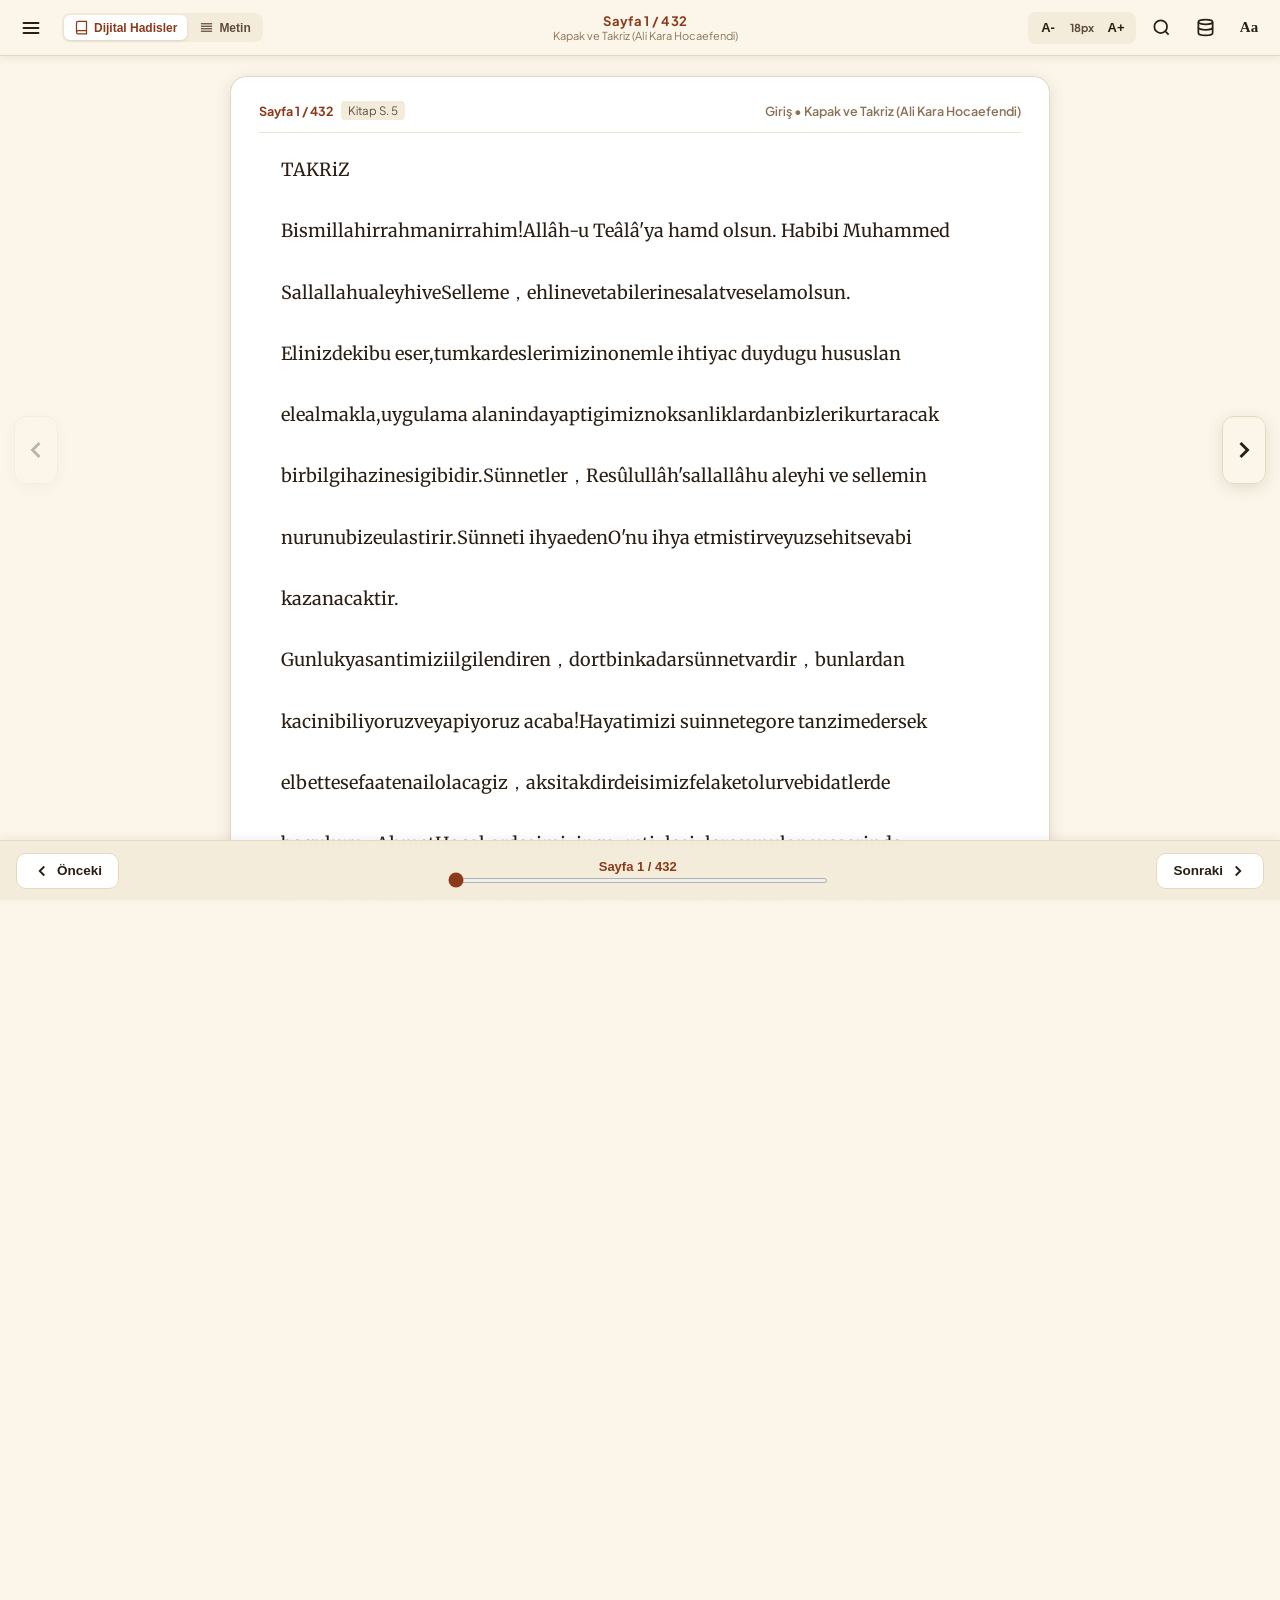
==== commit 75827908: "feat: Resim yerine %100 dijital metin okuyucu, SQLite veritabanı, JSON, SQL ve CSV aktarımları" ====
--- a/index.html
+++ b/index.html
@@ -6,10 +6,10 @@
   <meta name="theme-color" content="#fcf6ea">
   <meta name="apple-mobile-web-app-capable" content="yes">
   <meta name="apple-mobile-web-app-status-bar-style" content="default">
-  <title>Peygamber Efendimizin 4000 Sünnet ve Âdâbları — E-Kitap Okuyucu</title>
+  <title>Peygamber Efendimizin 4000 Sünnet ve Âdâbları — Dijital E-Kitap</title>
   <link rel="preconnect" href="https://fonts.googleapis.com">
   <link rel="preconnect" href="https://fonts.gstatic.com" crossorigin>
-  <link href="https://fonts.googleapis.com/css2?family=Amiri:ital,wght@0,400;0,700;1,400&family=Lora:ital,wght@0,400;0,500;0,600;0,700;1,400&family=Merriweather:ital,wght@0,300;0,400;0,700;1,300;1,400&family=Plus+Jakarta+Sans:wght@400;500;600;700&display=swap" rel="stylesheet">
+  <link href="https://fonts.googleapis.com/css2?family=Amiri:ital,wght@0,400;0,700;1,400&family=Lora:ital,wght@0,400;0,500;0,600;0,700;1,400&family=Merriweather:ital,wght@0,300;0,400;0,700;1,300;1,400&family=Plus+Jakarta+Sans:wght@400;500;600;700&family=Scheherazade+New:wght@400;600;700&display=swap" rel="stylesheet">
   <link rel="manifest" href="manifest.json">
   <link rel="stylesheet" href="styles.css">
   <link rel="icon" type="image/jpeg" href="cover.jpg">
@@ -19,26 +19,22 @@
   <!-- Üst Okuma İlerleme Çubuğu -->
   <div id="readingProgressBar"></div>
 
-  <!-- Üst Başlık ve Kontrol Çubuğu -->
+  <!-- Üst Header Bar -->
   <header class="reader-header">
     <div class="header-left">
       <button id="btnOpenTOC" class="icon-btn" aria-label="İçindekiler Fihristi" title="İçindekiler (31 Bölüm)">
         <svg width="20" height="20" viewBox="0 0 24 24" fill="none" stroke="currentColor" stroke-width="2.2" stroke-linecap="round"><line x1="3" y1="12" x2="21" y2="12"></line><line x1="3" y1="6" x2="21" y2="6"></line><line x1="3" y1="18" x2="21" y2="18"></line></svg>
       </button>
       
-      <!-- Görünüm Modu Seçici -->
+      <!-- Görünüm Seçici -->
       <div class="view-mode-selector">
-        <button id="btnModeSingle" class="mode-tab-btn active" title="Sayfa Sayfa Oku (Kitap Modu)">
-          <svg width="15" height="15" viewBox="0 0 24 24" fill="none" stroke="currentColor" stroke-width="2"><rect x="4" y="2" width="16" height="20" rx="2"></rect><line x1="12" y1="2" x2="12" y2="22"></line></svg>
-          <span class="mode-text">Sayfa Sayfa</span>
+        <button id="btnModeDigital" class="mode-tab-btn active" title="Dijital Hadis Kartları">
+          <svg width="15" height="15" viewBox="0 0 24 24" fill="none" stroke="currentColor" stroke-width="2"><path d="M4 19.5A2.5 2.5 0 0 1 6.5 17H20"></path><path d="M6.5 2H20v20H6.5A2.5 2.5 0 0 1 4 19.5v-15A2.5 2.5 0 0 1 6.5 2z"></path></svg>
+          <span class="mode-text">Dijital Hadisler</span>
         </button>
-        <button id="btnModeScroll" class="mode-tab-btn" title="Dikey Kaydırma Modu">
-          <svg width="15" height="15" viewBox="0 0 24 24" fill="none" stroke="currentColor" stroke-width="2"><line x1="12" y1="5" x2="12" y2="19"></line><polyline points="19 12 12 19 5 12"></polyline></svg>
-          <span class="mode-text">Sürekli Akış</span>
-        </button>
-        <button id="btnModeGrid" class="mode-tab-btn" title="Tüm 432 Sayfayı Gör (Küçük Resim Dizini)">
-          <svg width="15" height="15" viewBox="0 0 24 24" fill="none" stroke="currentColor" stroke-width="2"><rect x="3" y="3" width="7" height="7"></rect><rect x="14" y="3" width="7" height="7"></rect><rect x="14" y="14" width="7" height="7"></rect><rect x="3" y="14" width="7" height="7"></rect></svg>
-          <span class="mode-text">Tüm Sayfalar (432)</span>
+        <button id="btnModeText" class="mode-tab-btn" title="Düz Metin Akışı">
+          <svg width="15" height="15" viewBox="0 0 24 24" fill="none" stroke="currentColor" stroke-width="2"><line x1="21" y1="10" x2="3" y2="10"></line><line x1="21" y1="6" x2="3" y2="6"></line><line x1="21" y1="14" x2="3" y2="14"></line><line x1="21" y1="18" x2="3" y2="18"></line></svg>
+          <span class="mode-text">Metin</span>
         </button>
       </div>
     </div>
@@ -49,19 +45,21 @@
     </div>
 
     <div class="header-right">
-      <!-- Zoom Kontrolleri -->
-      <div class="zoom-controls-group">
-        <button id="btnZoomOut" class="icon-btn-compact" title="Uzaklaştır">－</button>
-        <span id="zoomLevelText" class="zoom-level-text">100%</span>
-        <button id="btnZoomIn" class="icon-btn-compact" title="Yakınlaştır">＋</button>
-      </div>
-
-      <button id="btnOpenSearch" class="icon-btn" aria-label="Kitapta Ara" title="Kitapta Ara">
+      <!-- Font Boyutu Kontrolleri -->
+      <div class="font-controls-group">
+        <button id="btnFontDec" class="icon-btn-compact" title="Yazıyı Küçült">A-</button>
+        <span id="fontSizeDisplay" class="font-size-text">18px</span>
+        <button id="btnFontInc" class="icon-btn-compact" title="Yazıyı Büyüt">A+</button>
+      </div>
+
+      <button id="btnOpenSearch" class="icon-btn" aria-label="Kitapta Ara" title="Hadis & Metin Ara">
         <svg width="19" height="19" viewBox="0 0 24 24" fill="none" stroke="currentColor" stroke-width="2.2"><circle cx="11" cy="11" r="8"></circle><line x1="21" y1="21" x2="16.65" y2="16.65"></line></svg>
       </button>
-      <button id="btnOpenDuplicates" class="icon-btn" aria-label="Mükerrer Sayfa Raporu" title="Mükerrer Sayfa Raporu">
-        <svg width="19" height="19" viewBox="0 0 24 24" fill="none" stroke="currentColor" stroke-width="2.2"><polyline points="9 11 12 14 22 4"></polyline><path d="M21 12v7a2 2 0 0 1-2 2H5a2 2 0 0 1-2-2V5a2 2 0 0 1 2-2h11"></path></svg>
-      </button>
+
+      <button id="btnOpenDbModal" class="icon-btn" aria-label="Veritabanı İndir" title="Veritabanı & Dışa Aktar (SQLite/JSON/SQL/CSV)">
+        <svg width="19" height="19" viewBox="0 0 24 24" fill="none" stroke="currentColor" stroke-width="2.2"><ellipse cx="12" cy="5" rx="9" ry="3"></ellipse><path d="M21 12c0 1.66-4 3-9 3s-9-1.34-9-3"></path><path d="M3 5v14c0 1.66 4 3 9 3s9-1.34 9-3V5"></path></svg>
+      </button>
+
       <button id="btnOpenSettings" class="icon-btn" aria-label="Okuma Ayarları" title="Yazı & Tema">
         <span style="font-size:15px; font-weight:bold; font-family:serif;">Aa</span>
       </button>
@@ -69,55 +67,52 @@
   </header>
 
   <!-- ======================================================== -->
-  <!-- 1. GÖRÜNÜM: TEK SAYFA OKUYUCU (VARSAYILAN / DEFAULT)     -->
+  <!-- ANA DİJİTAL OKUMA SAHNESİ                                -->
   <!-- ======================================================== -->
-  <main class="single-page-reader" id="singlePageReader">
+  <main class="digital-reader-stage" id="digitalReaderStage">
     
-    <!-- Sol Sayfa Çevirme Butonu -->
+    <!-- Sol Sayfa Butonu -->
     <button class="page-nav-arrow arrow-prev" id="arrowPrev" title="Önceki Sayfa (Sol Ok)">
       <svg width="28" height="28" viewBox="0 0 24 24" fill="none" stroke="currentColor" stroke-width="2.5"><polyline points="15 18 9 12 15 6"></polyline></svg>
     </button>
 
-    <!-- Sayfa Sahnesi -->
-    <div class="page-stage" id="pageStage">
-      <div class="active-page-card" id="activePageCard">
-        <div class="page-top-info-bar">
-          <span class="info-badge" id="singlePageHeaderBadge">Sayfa 1 / 432 (Kitap S. 5)</span>
-          <span class="info-chapter" id="singlePageChapterBadge">Kapak ve Giriş</span>
-        </div>
-        <div class="page-img-zoom-wrapper" id="pageImgZoomWrapper">
-          <img id="singlePageImg" src="pages/page_001.webp" alt="Sayfa 1" class="active-book-img" />
-        </div>
-      </div>
-    </div>
-
-    <!-- Sağ Sayfa Çevirme Butonu -->
+    <!-- Dijital Kart / Sayfa İçeriği -->
+    <div class="digital-page-card" id="digitalPageCard">
+      
+      <!-- Sayfa Başlığı ve Bilgisi -->
+      <div class="digital-page-meta">
+        <div class="meta-left">
+          <span class="badge-page" id="digitalPageBadge">Sayfa 1 / 432</span>
+          <span class="badge-printed" id="digitalPrintedBadge">Kitap S. 5</span>
+        </div>
+        <div class="meta-right">
+          <span class="badge-chapter" id="digitalChapterBadge">Giriş • Takriz</span>
+        </div>
+      </div>
+
+      <!-- Dijital İçerik (Hadis Kartları veya Metin) -->
+      <div class="digital-page-content" id="digitalPageContent">
+        <!-- JavaScript ile dinamik olarak doldurulur -->
+      </div>
+
+      <!-- Orijinal Sayfa Taraması (İsteğe Bağlı Katlanabilir) -->
+      <div class="original-scan-accordion">
+        <button class="btn-toggle-scan" id="btnToggleScan">
+          <svg width="16" height="16" viewBox="0 0 24 24" fill="none" stroke="currentColor" stroke-width="2"><rect x="3" y="3" width="18" height="18" rx="2" ry="2"></rect><circle cx="8.5" cy="8.5" r="1.5"></circle><polyline points="21 15 16 10 5 21"></polyline></svg>
+          <span id="scanToggleText">Orijinal Sayfa Taramasını Karşılaştır</span>
+        </button>
+        <div class="scan-image-wrapper hidden" id="scanImageWrapper">
+          <img id="scanImage" src="pages/page_001.webp" alt="Orijinal Tarama" loading="lazy">
+        </div>
+      </div>
+
+    </div>
+
+    <!-- Sağ Sayfa Butonu -->
     <button class="page-nav-arrow arrow-next" id="arrowNext" title="Sonraki Sayfa (Sağ Ok)">
       <svg width="28" height="28" viewBox="0 0 24 24" fill="none" stroke="currentColor" stroke-width="2.5"><polyline points="9 18 15 12 9 6"></polyline></svg>
     </button>
 
-  </main>
-
-  <!-- ======================================================== -->
-  <!-- 2. GÖRÜNÜM: DİKEY SÜREKLİ AKIŞ (SCROLL MODE)             -->
-  <!-- ======================================================== -->
-  <main class="scroll-page-reader hidden" id="scrollPageReader">
-    <div class="scroll-container" id="scrollContainer">
-      <!-- JavaScript ile doldurulur -->
-    </div>
-  </main>
-
-  <!-- ======================================================== -->
-  <!-- 3. GÖRÜNÜM: TÜM 432 SAYFA GALERİSİ (GRID MODE)           -->
-  <!-- ======================================================== -->
-  <main class="grid-page-reader hidden" id="gridPageReader">
-    <div class="grid-header-bar">
-      <h2>Tüm Sayfalar Dizini (432 Sayfa)</h2>
-      <p>Kitaptaki tüm sayfaları küçük resimler halinde inceleyebilir, istediğiniz sayfaya dokunarak doğrudan okumaya geçebilirsiniz.</p>
-    </div>
-    <div class="pages-grid" id="pagesGrid">
-      <!-- JavaScript ile 432 sayfa küçük resmi oluşturulur -->
-    </div>
   </main>
 
   <!-- Alt Gezinme Barı -->
@@ -163,13 +158,13 @@
   <div class="modal-backdrop" id="searchModalBackdrop">
     <div class="modal-card">
       <div class="modal-header">
-        <h3>Kitap İçi Arama</h3>
+        <h3>Dijital Hadis & Konu Arama</h3>
         <button class="icon-btn" id="btnCloseSearch">✕</button>
       </div>
       <div class="modal-body">
         <div class="search-input-wrapper">
           <svg width="18" height="18" viewBox="0 0 24 24" fill="none" stroke="currentColor" stroke-width="2"><circle cx="11" cy="11" r="8"></circle><line x1="21" y1="21" x2="16.65" y2="16.65"></line></svg>
-          <input type="text" id="searchInput" placeholder="Sünnet, hadis, konu veya sayfa ara (örn: yemek, namaz, 120)..." autofocus>
+          <input type="text" id="searchInput" placeholder="Hadis metni, kaynak (örn: Buhari, abdest, yemek) veya sayfa..." autofocus>
         </div>
         <div class="search-results-list" id="searchResultsList">
           <div class="search-hint">Aramak istediğiniz kelimeyi giriniz...</div>
@@ -203,7 +198,59 @@
     </div>
   </div>
 
-  <!-- 4. Tema ve Görünüm Ayarları Çekmecesi -->
+  <!-- 4. Veritabanı ve Dışa Aktarma Modalı -->
+  <div class="modal-backdrop" id="dbModalBackdrop">
+    <div class="modal-card modal-compact">
+      <div class="modal-header">
+        <h3>💾 Dijital Veritabanı Dosyaları</h3>
+        <button class="icon-btn" id="btnCloseDbModal">✕</button>
+      </div>
+      <div class="modal-body db-export-body">
+        <p style="font-size:13.5px; margin-bottom:14px; color:var(--text-secondary);">
+          Kitabın tüm hadisleri ve sayfaları yapılandırılmış dijital veri formatlarına dönüştürülmüştür. İstediğiniz formatı doğrudan indirebilir veya kendi projenize aktarabilirsiniz:
+        </p>
+        <div class="db-download-list">
+          <a href="sunnet_4000.db" download class="db-dl-item">
+            <span class="db-icon">🗄️</span>
+            <div class="db-info">
+              <strong>SQLite Veritabanı (.db)</strong>
+              <span>Android, iOS, Flutter ve masaüstü uygulamaları için hazır</span>
+            </div>
+            <span class="dl-badge">İndir</span>
+          </a>
+
+          <a href="digital_database.json" download class="db-dl-item">
+            <span class="db-icon">📋</span>
+            <div class="db-info">
+              <strong>JSON Veritabanı (.json)</strong>
+              <span>REST API, Web ve Node.js/Python projeleri için</span>
+            </div>
+            <span class="dl-badge">İndir</span>
+          </a>
+
+          <a href="sunnet_4000.sql" download class="db-dl-item">
+            <span class="db-icon">⚡</span>
+            <div class="db-info">
+              <strong>SQL Dökümü (.sql)</strong>
+              <span>MySQL, PostgreSQL ve Supabase tablolarına aktarım</span>
+            </div>
+            <span class="dl-badge">İndir</span>
+          </a>
+
+          <a href="database_exports/4000_sunnet_hadisler.csv" download class="db-dl-item">
+            <span class="db-icon">📊</span>
+            <div class="db-info">
+              <strong>Hadisler Excel/CSV (.csv)</strong>
+              <span>Excel, Google E-Tablolar ve veri analizleri için</span>
+            </div>
+            <span class="dl-badge">İndir</span>
+          </a>
+        </div>
+      </div>
+    </div>
+  </div>
+
+  <!-- 5. Tema ve Görünüm Ayarları Çekmecesi -->
   <div class="drawer-backdrop" id="settingsDrawerBackdrop">
     <div class="drawer-panel right">
       <div class="drawer-header">
@@ -235,91 +282,26 @@
         </div>
 
         <div class="setting-group">
-          <label class="setting-label">Sayfa Filtresi & Kontrast</label>
-          <div class="toggle-row">
-            <span>Yüksek Kontrast</span>
-            <input type="checkbox" id="chkContrast">
-          </div>
-          <div class="toggle-row">
-            <span>Yumuşak Göz Dinlendirici</span>
-            <input type="checkbox" id="chkEyeCare" checked>
+          <label class="setting-label">Yazı Tipi (Font)</label>
+          <div class="btn-group-2">
+            <button class="toggle-btn active" id="btnFontSerif">Merriweather (Kitap)</button>
+            <button class="toggle-btn" id="btnFontSans">Jakarta (Modern)</button>
           </div>
         </div>
 
         <div class="setting-group info-box">
           <p><strong>Peygamber Efendimizin 4000 Sünnet ve Âdâbları</strong></p>
           <p class="text-muted">Ahmed Gültekin & Nuri Dunay<br>Takriz: Ali Kara (Hocaefendi)</p>
-          <p class="text-muted" style="margin-top:6px; font-size:12px;">5 mükerrer sayfa ayıklanarak 432 kusursuz sayfa olarak hazırlanmıştır.</p>
-        </div>
-
-      </div>
-    </div>
-  </div>
-
-  <!-- 5. Mükerrer Sayfa Raporu Modalı -->
-  <div class="modal-backdrop" id="duplicatesModalBackdrop">
-    <div class="modal-card modal-large">
-      <div class="modal-header">
-        <h3>Mükerrer Sayfa ve Netlik Analiz Raporu</h3>
-        <button class="icon-btn" id="btnCloseDuplicates">✕</button>
-      </div>
-      <div class="modal-body duplicate-report-body">
-        <p class="report-intro">Kitabın 437 sayfalık ham çekiminde <strong>5 mükerrer sayfa grubu</strong> tespit edilmiş, yapay zeka destekli <em>Laplacian Varyans Keskinlik Skoru</em> ile en net çekimler seçilmiş ve kusurlu olanlar ayıklanarak <strong>432 sayfalık temiz e-kitap</strong> oluşturulmuştur:</p>
-        
-        <div class="duplicate-table-wrapper">
-          <table class="duplicate-table">
-            <thead>
-              <tr>
-                <th>Grup</th>
-                <th>Karşılaştırma</th>
-                <th>Kitap S.</th>
-                <th>Netlik Puanı (Laplacian)</th>
-                <th>Karar</th>
-              </tr>
-            </thead>
-            <tbody>
-              <tr>
-                <td><strong>1</strong></td>
-                <td>PDF 250 vs 253</td>
-                <td>Sayfa 253</td>
-                <td><strong>Sayfa 250:</strong> 5481.8<br>Sayfa 253: 5094.9</td>
-                <td><span class="badge-keep">Sayfa 250 Seçildi</span><br><span class="badge-drop">253 Elendi</span></td>
-              </tr>
-              <tr>
-                <td><strong>2</strong></td>
-                <td>PDF 344 vs 345</td>
-                <td>Sayfa 339</td>
-                <td>Sayfa 344: 2822.8 (Bulanık)<br><strong>Sayfa 345:</strong> 6133.5 (Çok Net)</td>
-                <td><span class="badge-keep">Sayfa 345 Seçildi (2x Keskin)</span><br><span class="badge-drop">344 Elendi</span></td>
-              </tr>
-              <tr>
-                <td><strong>3</strong></td>
-                <td>PDF 363 vs 364</td>
-                <td>Sayfa 357</td>
-                <td><strong>Sayfa 363:</strong> 4608.0<br>Sayfa 364: 4345.6</td>
-                <td><span class="badge-keep">Sayfa 363 Seçildi</span><br><span class="badge-drop">364 Elendi</span></td>
-              </tr>
-              <tr>
-                <td><strong>4</strong></td>
-                <td>PDF 383 vs 384</td>
-                <td>Sayfa 375</td>
-                <td>Sayfa 383: 4350.0<br><strong>Sayfa 384:</strong> 5187.1</td>
-                <td><span class="badge-keep">Sayfa 384 Seçildi</span><br><span class="badge-drop">383 Elendi</span></td>
-              </tr>
-              <tr>
-                <td><strong>5</strong></td>
-                <td>PDF 417 vs 418</td>
-                <td>Sayfa 407</td>
-                <td>Sayfa 417: 1407.5 (Titrek/Bulanık)<br><strong>Sayfa 418:</strong> 5497.3 (Yüksek Netlik)</td>
-                <td><span class="badge-keep">Sayfa 418 Seçildi (4x Net)</span><br><span class="badge-drop">417 Elendi</span></td>
-              </tr>
-            </tbody>
-          </table>
-        </div>
-      </div>
-    </div>
-  </div>
-
+          <p class="text-muted" style="margin-top:6px; font-size:12px;">Dijitalleştirilmiş ve veritabanı formatına dönüştürülmüş e-kitap.</p>
+        </div>
+
+      </div>
+    </div>
+  </div>
+
+  <div id="toastNotification" class="toast-notification">Hadis panoya kopyalandı!</div>
+
+  <script src="digital_database.js"></script>
   <script src="book_database.js"></script>
   <script src="app.js"></script>
 </body>
--- a/styles.css
+++ b/styles.css
@@ -1,7 +1,6 @@
 /* ==========================================================================
    PEYGAMBER EFENDİMİZİN 4000 SÜNNET VE ÂDÂBLARI
-   Modern E-Kitap Okuyucu Stilleri (Mobil, Tablet & Masaüstü)
-   Tek Sayfa Kitap Modu + Sürekli Akış + 432 Sayfa Küçük Resim Galerisi
+   %100 Dijital E-Kitap Okuyucu ve Veritabanı Stilleri
    ========================================================================== */
 
 :root {
@@ -9,7 +8,11 @@
   --font-sans: 'Plus Jakarta Sans', -apple-system, BlinkMacSystemFont, 'Segoe UI', Roboto, Helvetica, Arial, sans-serif;
   --font-arabic: 'Amiri', 'Scheherazade New', 'Traditional Arabic', serif;
 
-  /* Temel Renkler (Varsayılan: Sepya) */
+  --reader-font: var(--font-serif);
+  --reader-font-size: 18px;
+  --reader-line-height: 1.85;
+
+  /* Sepya Teması (Varsayılan) */
   --bg-primary: #fcf6ea;
   --bg-secondary: #f4ecda;
   --bg-card: #ffffff;
@@ -23,10 +26,10 @@
   --border-subtle: #eee3cb;
   --header-bg: rgba(252, 246, 234, 0.96);
   --nav-bar-bg: rgba(244, 236, 218, 0.98);
+  --hadith-card-bg: #fffdf9;
   --shadow-sm: 0 2px 8px rgba(43, 31, 20, 0.08);
   --shadow-md: 0 4px 16px rgba(43, 31, 20, 0.12);
   --shadow-lg: 0 8px 30px rgba(43, 31, 20, 0.18);
-  --card-bg: #ffffff;
 }
 
 /* Gündüz (Açık Beyaz) */
@@ -44,6 +47,7 @@
   --border-subtle: #cbd5e1;
   --header-bg: rgba(255, 255, 255, 0.96);
   --nav-bar-bg: rgba(248, 250, 252, 0.98);
+  --hadith-card-bg: #ffffff;
   --shadow-sm: 0 2px 8px rgba(0, 0, 0, 0.06);
   --shadow-md: 0 4px 16px rgba(0, 0, 0, 0.1);
   --shadow-lg: 0 8px 30px rgba(0, 0, 0, 0.14);
@@ -53,7 +57,7 @@
 body[data-theme="dark"] {
   --bg-primary: #121418;
   --bg-secondary: #1a1d24;
-  --bg-card: #1f232b;
+  --bg-card: #1e222a;
   --text-primary: #f1f5f9;
   --text-secondary: #cbd5e1;
   --text-muted: #94a3b8;
@@ -64,6 +68,7 @@
   --border-subtle: #242933;
   --header-bg: rgba(18, 20, 24, 0.96);
   --nav-bar-bg: rgba(26, 29, 36, 0.98);
+  --hadith-card-bg: #1a1d24;
   --shadow-sm: 0 2px 8px rgba(0, 0, 0, 0.5);
   --shadow-md: 0 4px 16px rgba(0, 0, 0, 0.6);
   --shadow-lg: 0 8px 30px rgba(0, 0, 0, 0.8);
@@ -84,6 +89,7 @@
   --border-subtle: #181818;
   --header-bg: rgba(0, 0, 0, 0.96);
   --nav-bar-bg: rgba(13, 13, 13, 0.98);
+  --hadith-card-bg: #0c0c0c;
   --shadow-sm: 0 2px 8px rgba(0, 0, 0, 0.8);
   --shadow-md: 0 4px 16px rgba(0, 0, 0, 0.9);
   --shadow-lg: 0 8px 30px rgba(0, 0, 0, 1);
@@ -101,12 +107,12 @@
   height: 100%;
   background-color: var(--bg-primary);
   color: var(--text-primary);
-  font-family: var(--font-sans);
+  font-family: var(--reader-font);
   overflow-x: hidden;
   transition: background-color 0.25s, color 0.25s;
 }
 
-/* Okuma İlerleme Çubuğu */
+/* İlerleme Çubuğu */
 #readingProgressBar {
   position: fixed;
   top: 0;
@@ -135,6 +141,7 @@
   padding: 0 12px;
   z-index: 1000;
   box-shadow: var(--shadow-sm);
+  font-family: var(--font-sans);
 }
 
 .header-left, .header-right {
@@ -174,7 +181,7 @@
   max-width: 260px;
 }
 
-/* İkon Butonları */
+/* Butonlar */
 .icon-btn, .icon-btn-compact {
   background: transparent;
   border: none;
@@ -200,8 +207,8 @@
 .icon-btn-compact {
   width: 28px;
   height: 28px;
-  font-size: 16px;
-  font-weight: bold;
+  font-size: 13px;
+  font-weight: 700;
 }
 
 .icon-btn-compact:hover {
@@ -209,7 +216,6 @@
   color: var(--accent-color);
 }
 
-/* Mod Seçici Sekmeler */
 .view-mode-selector {
   display: flex;
   background: var(--bg-secondary);
@@ -240,12 +246,7 @@
   box-shadow: 0 1px 3px rgba(0,0,0,0.1);
 }
 
-.mode-tab-btn:hover:not(.active) {
-  color: var(--text-primary);
-}
-
-/* Zoom Kontrolleri */
-.zoom-controls-group {
+.font-controls-group {
   display: flex;
   align-items: center;
   background: var(--bg-secondary);
@@ -254,25 +255,25 @@
   gap: 4px;
 }
 
-.zoom-level-text {
+.font-size-text {
   font-size: 11px;
   font-weight: 700;
-  min-width: 34px;
+  min-width: 32px;
   text-align: center;
   color: var(--text-secondary);
 }
 
 /* ==========================================================================
-   1. TEK SAYFA OKUYUCU (SINGLE PAGE VIEW)
+   DİJİTAL OKUMA SAHNESİ
    ========================================================================== */
-.single-page-reader {
+.digital-reader-stage {
   margin-top: 56px;
   margin-bottom: 64px;
   min-height: calc(100vh - 120px);
   display: flex;
-  align-items: center;
+  align-items: flex-start;
   justify-content: center;
-  padding: 12px 10px;
+  padding: 20px 14px 60px;
   position: relative;
 }
 
@@ -280,8 +281,8 @@
   position: fixed;
   top: 50%;
   transform: translateY(-50%);
-  width: 48px;
-  height: 72px;
+  width: 44px;
+  height: 68px;
   background: var(--header-bg);
   backdrop-filter: blur(8px);
   border: 1px solid var(--border-color);
@@ -302,207 +303,212 @@
   background: var(--accent-color);
   color: #ffffff;
   border-color: var(--accent-color);
-  transform: translateY(-50%) scale(1.06);
-}
-
-.page-nav-arrow.arrow-prev {
-  left: 14px;
-}
-
-.page-nav-arrow.arrow-next {
-  right: 14px;
-}
-
-.page-stage {
-  max-width: 860px;
+}
+
+.page-nav-arrow.arrow-prev { left: 14px; }
+.page-nav-arrow.arrow-next { right: 14px; }
+
+.digital-page-card {
+  max-width: 820px;
   width: 100%;
-  display: flex;
+  background: var(--bg-card);
+  border: 1px solid var(--border-color);
+  border-radius: 16px;
+  box-shadow: var(--shadow-md);
+  padding: 24px 28px 36px;
+  display: flex;
+  flex-direction: column;
+  gap: 20px;
+}
+
+.digital-page-meta {
+  display: flex;
+  align-items: center;
+  justify-content: space-between;
+  border-bottom: 1px solid var(--border-subtle);
+  padding-bottom: 12px;
+  font-family: var(--font-sans);
+  font-size: 12.5px;
+}
+
+.meta-left {
+  display: flex;
+  align-items: center;
+  gap: 8px;
+}
+
+.badge-page {
+  font-weight: 700;
+  color: var(--accent-color);
+}
+
+.badge-printed {
+  background: var(--bg-secondary);
+  color: var(--text-secondary);
+  padding: 2px 7px;
+  border-radius: 4px;
+  font-size: 11.5px;
+}
+
+.badge-chapter {
+  color: var(--text-muted);
+  font-weight: 600;
+}
+
+/* ==========================================================================
+   HADİS KARTLARI VE METİN TİPOGRAFİSİ
+   ========================================================================== */
+.digital-page-content {
+  display: flex;
+  flex-direction: column;
+  gap: 16px;
+}
+
+.hadith-card {
+  background: var(--hadith-card-bg);
+  border: 1px solid var(--border-color);
+  border-left: 4px solid var(--accent-color);
+  border-radius: 12px;
+  padding: 16px 20px;
+  display: flex;
+  flex-direction: column;
+  gap: 12px;
+  transition: transform 0.2s, box-shadow 0.2s;
+}
+
+.hadith-card:hover {
+  transform: translateY(-2px);
+  box-shadow: var(--shadow-sm);
+}
+
+.hadith-header {
+  display: flex;
+  align-items: center;
+  justify-content: space-between;
+  font-family: var(--font-sans);
+}
+
+.hadith-number-pill {
+  background: var(--accent-color);
+  color: #ffffff;
+  padding: 3px 10px;
+  border-radius: 6px;
+  font-size: 12px;
+  font-weight: 700;
+  letter-spacing: 0.5px;
+}
+
+.btn-copy-hadith {
+  background: transparent;
+  border: 1px solid var(--border-color);
+  color: var(--text-secondary);
+  font-size: 11.5px;
+  font-family: var(--font-sans);
+  font-weight: 600;
+  padding: 4px 10px;
+  border-radius: 6px;
+  cursor: pointer;
+  display: flex;
+  align-items: center;
+  gap: 4px;
+  transition: all 0.2s;
+}
+
+.btn-copy-hadith:hover {
+  background: var(--bg-secondary);
+  color: var(--accent-color);
+  border-color: var(--accent-color);
+}
+
+.hadith-body {
+  font-size: var(--reader-font-size);
+  line-height: var(--reader-line-height);
+  color: var(--text-primary);
+  text-align: justify;
+}
+
+.hadith-source {
+  font-family: var(--font-sans);
+  font-size: 12px;
+  color: var(--text-muted);
+  font-style: italic;
+  display: flex;
+  align-items: center;
+  gap: 6px;
+  padding-top: 6px;
+  border-top: 1px dashed var(--border-subtle);
+}
+
+.hadith-source::before {
+  content: "📖";
+  font-style: normal;
+}
+
+/* Genel Metin Paragrafı (Hadis olmayan giriş kısımları) */
+.digital-paragraph {
+  font-size: var(--reader-font-size);
+  line-height: var(--reader-line-height);
+  color: var(--text-primary);
+  text-align: justify;
+  margin-bottom: 12px;
+  text-indent: 1.2em;
+}
+
+.digital-heading {
+  font-family: var(--font-sans);
+  font-size: 1.4em;
+  font-weight: 700;
+  color: var(--accent-color);
+  text-align: center;
+  margin: 18px 0 10px;
+  letter-spacing: 0.5px;
+}
+
+/* Orijinal Sayfa Katlanabilir Alan */
+.original-scan-accordion {
+  margin-top: 24px;
+  border-top: 1px solid var(--border-subtle);
+  padding-top: 16px;
+}
+
+.btn-toggle-scan {
+  width: 100%;
+  display: flex;
+  align-items: center;
   justify-content: center;
-  align-items: center;
-}
-
-.active-page-card {
+  gap: 8px;
+  padding: 10px;
+  border-radius: 8px;
+  border: 1px dashed var(--border-color);
+  background: var(--bg-secondary);
+  color: var(--text-secondary);
+  font-family: var(--font-sans);
+  font-size: 13px;
+  font-weight: 600;
+  cursor: pointer;
+  transition: all 0.2s;
+}
+
+.btn-toggle-scan:hover {
   background: var(--bg-card);
-  border: 1px solid var(--border-color);
-  border-radius: 14px;
-  box-shadow: var(--shadow-lg);
+  color: var(--accent-color);
+  border-color: var(--accent-color);
+}
+
+.scan-image-wrapper {
+  margin-top: 14px;
+  border-radius: 8px;
   overflow: hidden;
-  max-width: 100%;
-  display: flex;
-  flex-direction: column;
-  transition: transform 0.2s ease-out;
-}
-
-.page-top-info-bar {
-  display: flex;
-  align-items: center;
-  justify-content: space-between;
-  padding: 8px 16px;
-  background: var(--bg-secondary);
-  border-bottom: 1px solid var(--border-color);
-  font-size: 12px;
-}
-
-.info-badge {
-  font-weight: 700;
-  color: var(--accent-color);
-}
-
-.info-chapter {
-  color: var(--text-secondary);
-  white-space: nowrap;
-  overflow: hidden;
-  text-overflow: ellipsis;
-  max-width: 60%;
-}
-
-.page-img-zoom-wrapper {
-  overflow: auto;
-  display: flex;
-  justify-content: center;
+  border: 1px solid var(--border-color);
   background: #fdfaf5;
-  padding: 6px;
-  max-height: calc(100vh - 170px);
-}
-
-body[data-theme="dark"] .page-img-zoom-wrapper,
-body[data-theme="oled"] .page-img-zoom-wrapper {
-  background: #121212;
-}
-
-.active-book-img {
+  text-align: center;
+}
+
+.scan-image-wrapper img {
   max-width: 100%;
   height: auto;
-  max-height: calc(100vh - 190px);
-  object-fit: contain;
-  border-radius: 4px;
   display: block;
-  transform-origin: center top;
-  transition: transform 0.2s ease-out;
-  box-shadow: 0 2px 10px rgba(0,0,0,0.1);
-}
-
-/* ==========================================================================
-   2. SÜREKLİ AKIŞ (SCROLL MODE)
-   ========================================================================== */
-.scroll-page-reader {
-  margin-top: 56px;
-  margin-bottom: 64px;
-  padding: 16px 12px 60px;
-}
-
-.scroll-container {
-  max-width: 780px;
   margin: 0 auto;
-  display: flex;
-  flex-direction: column;
-  gap: 20px;
-}
-
-.scroll-page-card {
-  background: var(--bg-card);
-  border: 1px solid var(--border-color);
-  border-radius: 12px;
-  overflow: hidden;
-  box-shadow: var(--shadow-sm);
-}
-
-.scroll-page-header {
-  padding: 8px 14px;
-  background: var(--bg-secondary);
-  border-bottom: 1px solid var(--border-color);
-  display: flex;
-  justify-content: space-between;
-  font-size: 12px;
-}
-
-.scroll-page-img {
-  width: 100%;
-  height: auto;
-  display: block;
-}
-
-/* ==========================================================================
-   3. TÜM SAYFALAR GALERİSİ (GRID MODE - 432 SAYFA)
-   ========================================================================== */
-.grid-page-reader {
-  margin-top: 56px;
-  margin-bottom: 64px;
-  padding: 24px 16px 60px;
-  max-width: 1280px;
-  margin-left: auto;
-  margin-right: auto;
-}
-
-.grid-header-bar {
-  text-align: center;
-  margin-bottom: 24px;
-}
-
-.grid-header-bar h2 {
-  font-size: 22px;
-  color: var(--accent-color);
-  margin-bottom: 6px;
-}
-
-.grid-header-bar p {
-  color: var(--text-secondary);
-  font-size: 14px;
-  max-width: 600px;
-  margin: 0 auto;
-}
-
-.pages-grid {
-  display: grid;
-  grid-template-columns: repeat(auto-fill, minmax(130px, 1fr));
-  gap: 14px;
-}
-
-.grid-thumb-card {
-  background: var(--bg-card);
-  border: 1px solid var(--border-color);
-  border-radius: 10px;
-  overflow: hidden;
-  cursor: pointer;
-  transition: all 0.2s;
-  box-shadow: var(--shadow-sm);
-  display: flex;
-  flex-direction: column;
-}
-
-.grid-thumb-card:hover {
-  transform: translateY(-4px);
-  border-color: var(--accent-color);
-  box-shadow: var(--shadow-md);
-}
-
-.grid-thumb-card.active-thumb {
-  border: 2px solid var(--accent-color);
-  outline: 2px solid var(--accent-glow);
-}
-
-.grid-thumb-img-wrapper {
-  width: 100%;
-  aspect-ratio: 0.72;
-  background: var(--bg-secondary);
-  overflow: hidden;
-}
-
-.grid-thumb-img {
-  width: 100%;
-  height: 100%;
-  object-fit: cover;
-  display: block;
-}
-
-.grid-thumb-footer {
-  padding: 6px;
-  text-align: center;
-  background: var(--bg-secondary);
-  font-size: 11.5px;
-  font-weight: 600;
-  color: var(--text-primary);
-  border-top: 1px solid var(--border-subtle);
 }
 
 /* ==========================================================================
@@ -524,6 +530,7 @@
   padding: 0 16px;
   z-index: 1000;
   box-shadow: 0 -2px 10px rgba(0,0,0,0.06);
+  font-family: var(--font-sans);
 }
 
 .nav-page-btn {
@@ -574,8 +581,64 @@
 }
 
 /* ==========================================================================
-   ÇEKMECE VE MODALLAR (DRAWER & MODALS)
+   VERİTABANI VE İNDİRME MODALI
    ========================================================================== */
+.db-download-list {
+  display: flex;
+  flex-direction: column;
+  gap: 10px;
+}
+
+.db-dl-item {
+  display: flex;
+  align-items: center;
+  gap: 12px;
+  padding: 12px 14px;
+  background: var(--bg-primary);
+  border: 1px solid var(--border-color);
+  border-radius: 10px;
+  text-decoration: none;
+  color: var(--text-primary);
+  transition: all 0.2s;
+}
+
+.db-dl-item:hover {
+  background: var(--bg-secondary);
+  border-color: var(--accent-color);
+  transform: translateX(4px);
+}
+
+.db-icon {
+  font-size: 24px;
+}
+
+.db-info {
+  display: flex;
+  flex-direction: column;
+  gap: 2px;
+  flex: 1;
+}
+
+.db-info strong {
+  font-size: 14px;
+  color: var(--accent-color);
+}
+
+.db-info span {
+  font-size: 12px;
+  color: var(--text-muted);
+}
+
+.dl-badge {
+  background: var(--accent-color);
+  color: #ffffff;
+  font-size: 11px;
+  font-weight: 700;
+  padding: 4px 8px;
+  border-radius: 4px;
+}
+
+/* Çekmece & Modallar */
 .drawer-backdrop, .modal-backdrop {
   position: fixed;
   inset: 0;
@@ -588,6 +651,7 @@
   display: flex;
   align-items: center;
   justify-content: center;
+  font-family: var(--font-sans);
 }
 
 .drawer-backdrop.active, .modal-backdrop.active {
@@ -621,9 +685,7 @@
   border-left: 1px solid var(--border-color);
 }
 
-.drawer-backdrop.active .drawer-panel {
-  transform: translateX(0);
-}
+.drawer-backdrop.active .drawer-panel { transform: translateX(0); }
 
 .drawer-header {
   padding: 16px;
@@ -682,7 +744,6 @@
 .toc-item:hover {
   background: var(--bg-secondary);
   border-color: var(--border-color);
-  transform: translateX(3px);
 }
 
 .toc-item-info {
@@ -690,7 +751,6 @@
   flex-direction: column;
   gap: 2px;
   flex: 1;
-  padding-right: 8px;
 }
 
 .toc-category-tag {
@@ -698,7 +758,6 @@
   font-weight: 700;
   text-transform: uppercase;
   color: var(--accent-color);
-  letter-spacing: 0.5px;
 }
 
 .toc-item-title {
@@ -716,7 +775,6 @@
   border-radius: 6px;
 }
 
-/* Modal Kartı */
 .modal-card {
   background: var(--bg-card);
   border-radius: 16px;
@@ -728,15 +786,10 @@
   max-height: 85vh;
   display: flex;
   flex-direction: column;
-}
-
-.modal-compact {
-  max-width: 420px;
-}
-
-.modal-large {
-  max-width: 720px;
-}
+  font-family: var(--font-sans);
+}
+
+.modal-compact { max-width: 440px; }
 
 .modal-header {
   padding: 14px 18px;
@@ -786,7 +839,7 @@
 }
 
 .search-result-item {
-  padding: 10px 14px;
+  padding: 12px 14px;
   background: var(--bg-primary);
   border-radius: 8px;
   cursor: pointer;
@@ -809,6 +862,7 @@
 .search-result-snippet {
   font-size: 12.5px;
   color: var(--text-secondary);
+  line-height: 1.4;
 }
 
 .search-hint {
@@ -818,7 +872,6 @@
   padding: 24px 0;
 }
 
-/* Sayfaya Atlama */
 .jump-slider-wrapper {
   margin-bottom: 20px;
   text-align: center;
@@ -871,7 +924,6 @@
   font-weight: 700;
   font-size: 14px;
   cursor: pointer;
-  transition: background-color 0.2s;
 }
 
 .btn-primary:hover {
@@ -896,7 +948,6 @@
   font-weight: 700;
   text-transform: uppercase;
   color: var(--text-muted);
-  letter-spacing: 0.5px;
 }
 
 .theme-selector-grid {
@@ -936,113 +987,71 @@
 .theme-dark .theme-dot { background: #18191c; }
 .theme-oled .theme-dot { background: #000000; }
 
-.toggle-row {
-  display: flex;
-  justify-content: space-between;
-  align-items: center;
-  padding: 6px 0;
-  font-size: 13.5px;
+.btn-group-2 {
+  display: grid;
+  grid-template-columns: 1fr 1fr;
+  gap: 8px;
+}
+
+.toggle-btn {
+  padding: 8px;
+  border-radius: 8px;
+  border: 1px solid var(--border-color);
+  background: var(--bg-primary);
+  color: var(--text-primary);
+  font-weight: 600;
+  font-size: 12.5px;
+  cursor: pointer;
+}
+
+.toggle-btn.active {
+  background: var(--accent-color);
+  color: #ffffff;
+  border-color: var(--accent-color);
 }
 
 .info-box {
   background: var(--bg-secondary);
   padding: 12px;
   border-radius: 8px;
-  border: 1px solid var(--border-color);
+  font-size: 12.5px;
+  line-height: 1.5;
+}
+
+.text-muted { color: var(--text-muted); }
+
+/* Toast Bildirimi */
+.toast-notification {
+  position: fixed;
+  bottom: 80px;
+  left: 50%;
+  transform: translateX(-50%) translateY(20px);
+  background: rgba(20, 20, 20, 0.92);
+  color: #ffffff;
+  padding: 10px 20px;
+  border-radius: 20px;
+  font-family: var(--font-sans);
   font-size: 13px;
-  line-height: 1.5;
-}
-
-.text-muted {
-  color: var(--text-muted);
-}
-
-/* Mükerrer Tablo */
-.duplicate-report-body {
-  font-family: var(--font-sans);
-  line-height: 1.6;
-}
-.report-intro {
-  margin-bottom: 16px;
-  font-size: 14px;
-  color: var(--text-primary);
-}
-.duplicate-table-wrapper {
-  overflow-x: auto;
-  border-radius: 8px;
-  border: 1px solid var(--border-color);
-  background: var(--bg-card);
-}
-.duplicate-table {
-  width: 100%;
-  border-collapse: collapse;
-  font-size: 13px;
-}
-.duplicate-table th, .duplicate-table td {
-  padding: 10px 12px;
-  border-bottom: 1px solid var(--border-subtle);
-  text-align: left;
-}
-.duplicate-table th {
-  background: var(--bg-secondary);
   font-weight: 600;
-  color: var(--text-primary);
-}
-.badge-keep {
-  display: inline-block;
-  background: #10b981;
-  color: #ffffff;
-  padding: 2px 7px;
-  border-radius: 4px;
-  font-size: 11px;
-  font-weight: 600;
-  margin-bottom: 2px;
-}
-.badge-drop {
-  display: inline-block;
-  background: #ef4444;
-  color: #ffffff;
-  padding: 2px 7px;
-  border-radius: 4px;
-  font-size: 11px;
-  font-weight: 600;
-}
-
-/* Filtreler */
-.page-contrast-filter {
-  filter: contrast(1.15) brightness(0.98);
-}
-.page-eyecare-filter {
-  filter: sepia(0.08) brightness(0.97);
-}
-
-.hidden {
-  display: none !important;
-}
-
-/* Mobil Uyumluluk */
+  box-shadow: var(--shadow-lg);
+  opacity: 0;
+  pointer-events: none;
+  transition: all 0.3s ease;
+  z-index: 3000;
+}
+
+.toast-notification.show {
+  opacity: 1;
+  transform: translateX(-50%) translateY(0);
+}
+
+.hidden { display: none !important; }
+
 @media (max-width: 768px) {
-  .mode-text {
-    display: none;
-  }
-  .zoom-controls-group {
-    display: none;
-  }
-  .header-chapter-preview {
-    max-width: 140px;
-  }
-  .page-nav-arrow {
-    width: 38px;
-    height: 56px;
-  }
-  .page-nav-arrow.arrow-prev {
-    left: 4px;
-  }
-  .page-nav-arrow.arrow-next {
-    right: 4px;
-  }
-  .pages-grid {
-    grid-template-columns: repeat(auto-fill, minmax(95px, 1fr));
-    gap: 8px;
-  }
-}
+  .mode-text { display: none; }
+  .header-chapter-preview { max-width: 140px; }
+  .page-nav-arrow { width: 36px; height: 56px; }
+  .page-nav-arrow.arrow-prev { left: 4px; }
+  .page-nav-arrow.arrow-next { right: 4px; }
+  .digital-page-card { padding: 18px 16px 28px; }
+}
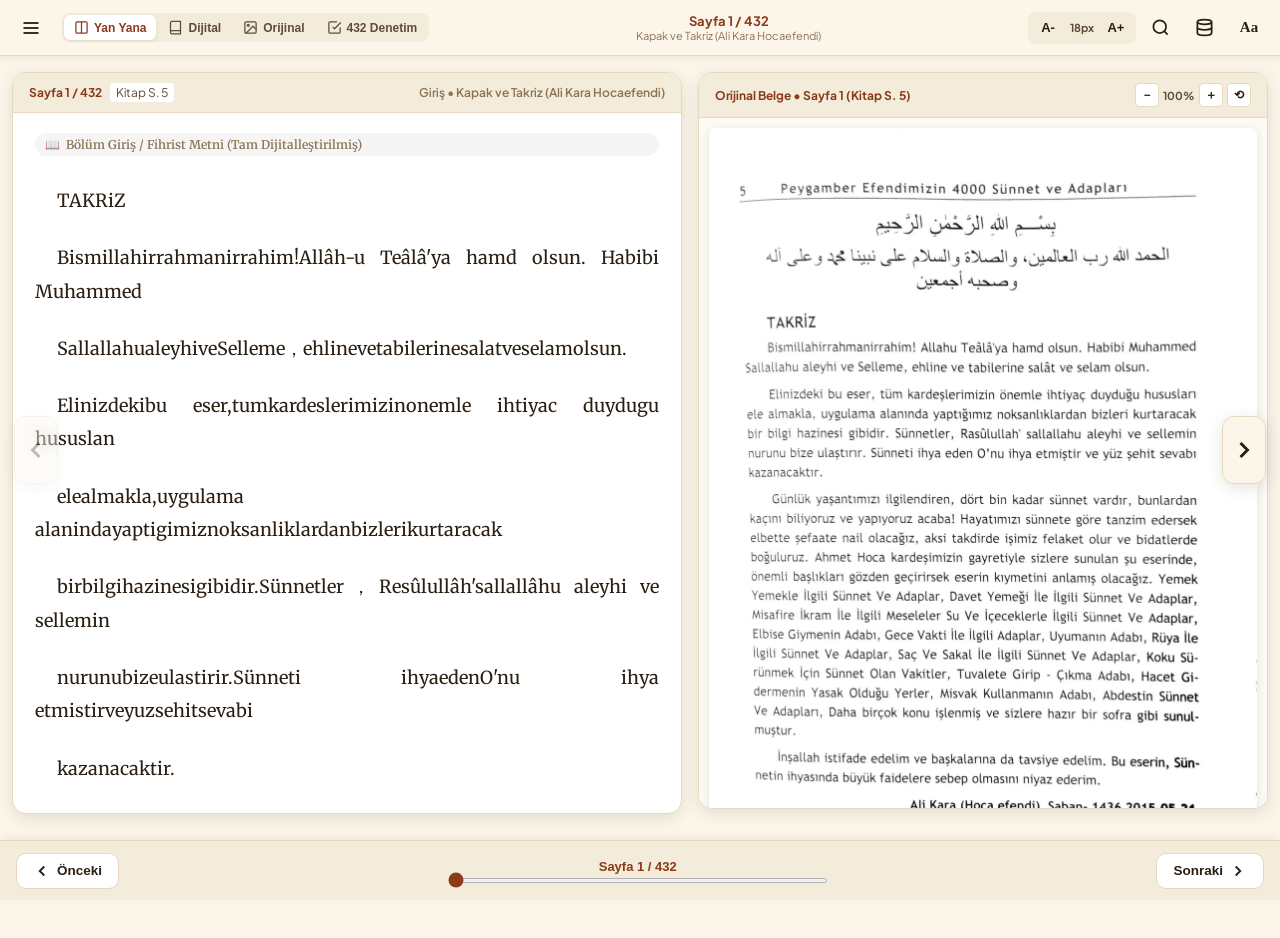
==== commit eeb03229: "feat: 432 sayfa denetim masasi, ciftli karsilastirmali okuyucu ve interaktif veritabani merkezi" ====
--- a/index.html
+++ b/index.html
@@ -6,10 +6,10 @@
   <meta name="theme-color" content="#fcf6ea">
   <meta name="apple-mobile-web-app-capable" content="yes">
   <meta name="apple-mobile-web-app-status-bar-style" content="default">
-  <title>Peygamber Efendimizin 4000 Sünnet ve Âdâbları — Dijital E-Kitap</title>
+  <title>Peygamber Efendimizin 4000 Sünnet ve Âdâbları — Dijital E-Kitap & Denetim Masası</title>
   <link rel="preconnect" href="https://fonts.googleapis.com">
   <link rel="preconnect" href="https://fonts.gstatic.com" crossorigin>
-  <link href="https://fonts.googleapis.com/css2?family=Amiri:ital,wght@0,400;0,700;1,400&family=Lora:ital,wght@0,400;0,500;0,600;0,700;1,400&family=Merriweather:ital,wght@0,300;0,400;0,700;1,300;1,400&family=Plus+Jakarta+Sans:wght@400;500;600;700&family=Scheherazade+New:wght@400;600;700&display=swap" rel="stylesheet">
+  <link href="https://fonts.googleapis.com/css2?family=Amiri:ital,wght@0,400;0,700;1,400&family=Lora:ital,wght@0,400;0,500;0,600;0,700;1,400&family=Merriweather:ital,wght@0,300;0,400;0,700;1,300;1,400&family=Plus+Jakarta+Sans:wght@400;500;600;700&display=swap" rel="stylesheet">
   <link rel="manifest" href="manifest.json">
   <link rel="stylesheet" href="styles.css">
   <link rel="icon" type="image/jpeg" href="cover.jpg">
@@ -23,18 +23,26 @@
   <header class="reader-header">
     <div class="header-left">
       <button id="btnOpenTOC" class="icon-btn" aria-label="İçindekiler Fihristi" title="İçindekiler (31 Bölüm)">
-        <svg width="20" height="20" viewBox="0 0 24 24" fill="none" stroke="currentColor" stroke-width="2.2" stroke-linecap="round"><line x1="3" y1="12" x2="21" y2="12"></line><line x1="3" y1="6" x2="21" y2="6"></line><line x1="3" y1="18" x2="21" y2="18"></line></svg>
+        <svg width="20" height="20" viewBox="0 0 24 24" fill="none" stroke="currentColor" stroke-width="2.2"><line x1="3" y1="12" x2="21" y2="12"></line><line x1="3" y1="6" x2="21" y2="6"></line><line x1="3" y1="18" x2="21" y2="18"></line></svg>
       </button>
       
-      <!-- Görünüm Seçici -->
+      <!-- Görünüm Seçici Sekmeler -->
       <div class="view-mode-selector">
-        <button id="btnModeDigital" class="mode-tab-btn active" title="Dijital Hadis Kartları">
+        <button id="btnModeSplit" class="mode-tab-btn active" title="Yan Yana Karşılaştırmalı Denetim (Dijital Metin + Orijinal Belge)">
+          <svg width="15" height="15" viewBox="0 0 24 24" fill="none" stroke="currentColor" stroke-width="2"><rect x="3" y="3" width="18" height="18" rx="2"></rect><line x1="12" y1="3" x2="12" y2="21"></line></svg>
+          <span class="mode-text">Yan Yana</span>
+        </button>
+        <button id="btnModeDigital" class="mode-tab-btn" title="Sadece Dijital Metin & Hadis Kartları">
           <svg width="15" height="15" viewBox="0 0 24 24" fill="none" stroke="currentColor" stroke-width="2"><path d="M4 19.5A2.5 2.5 0 0 1 6.5 17H20"></path><path d="M6.5 2H20v20H6.5A2.5 2.5 0 0 1 4 19.5v-15A2.5 2.5 0 0 1 6.5 2z"></path></svg>
-          <span class="mode-text">Dijital Hadisler</span>
+          <span class="mode-text">Dijital</span>
         </button>
-        <button id="btnModeText" class="mode-tab-btn" title="Düz Metin Akışı">
-          <svg width="15" height="15" viewBox="0 0 24 24" fill="none" stroke="currentColor" stroke-width="2"><line x1="21" y1="10" x2="3" y2="10"></line><line x1="21" y1="6" x2="3" y2="6"></line><line x1="21" y1="14" x2="3" y2="14"></line><line x1="21" y1="18" x2="3" y2="18"></line></svg>
-          <span class="mode-text">Metin</span>
+        <button id="btnModeScan" class="mode-tab-btn" title="Sadece Orijinal Sayfa Fotoğrafı">
+          <svg width="15" height="15" viewBox="0 0 24 24" fill="none" stroke="currentColor" stroke-width="2"><rect x="3" y="3" width="18" height="18" rx="2"></rect><circle cx="8.5" cy="8.5" r="1.5"></circle><polyline points="21 15 16 10 5 21"></polyline></svg>
+          <span class="mode-text">Orijinal</span>
+        </button>
+        <button id="btnModeAudit" class="mode-tab-btn" title="Tüm 432 Sayfayı İncele (Denetim Masası)">
+          <svg width="15" height="15" viewBox="0 0 24 24" fill="none" stroke="currentColor" stroke-width="2"><path d="M9 11l3 3L22 4"></path><path d="M21 12v7a2 2 0 0 1-2 2H5a2 2 0 0 1-2-2V5a2 2 0 0 1 2-2h11"></path></svg>
+          <span class="mode-text">432 Denetim</span>
         </button>
       </div>
     </div>
@@ -56,62 +64,149 @@
         <svg width="19" height="19" viewBox="0 0 24 24" fill="none" stroke="currentColor" stroke-width="2.2"><circle cx="11" cy="11" r="8"></circle><line x1="21" y1="21" x2="16.65" y2="16.65"></line></svg>
       </button>
 
-      <button id="btnOpenDbModal" class="icon-btn" aria-label="Veritabanı İndir" title="Veritabanı & Dışa Aktar (SQLite/JSON/SQL/CSV)">
+      <button id="btnOpenDbModal" class="icon-btn" aria-label="Veritabanı İndir" title="Veritabanını İndir (SQLite/JSON/SQL/CSV)">
         <svg width="19" height="19" viewBox="0 0 24 24" fill="none" stroke="currentColor" stroke-width="2.2"><ellipse cx="12" cy="5" rx="9" ry="3"></ellipse><path d="M21 12c0 1.66-4 3-9 3s-9-1.34-9-3"></path><path d="M3 5v14c0 1.66 4 3 9 3s9-1.34 9-3V5"></path></svg>
       </button>
 
-      <button id="btnOpenSettings" class="icon-btn" aria-label="Okuma Ayarları" title="Yazı & Tema">
+      <button id="btnOpenSettings" class="icon-btn" aria-label="Okuma Ayarları" title="Tema & Yazı Tipi">
         <span style="font-size:15px; font-weight:bold; font-family:serif;">Aa</span>
       </button>
     </div>
   </header>
 
   <!-- ======================================================== -->
-  <!-- ANA DİJİTAL OKUMA SAHNESİ                                -->
+  <!-- 1. GÖRÜNÜM: KARŞILAŞTIRMALI ÇİFTLİ / DİJİTAL OKUMA       -->
   <!-- ======================================================== -->
-  <main class="digital-reader-stage" id="digitalReaderStage">
+  <main class="reading-viewport-container" id="readingViewportContainer">
     
-    <!-- Sol Sayfa Butonu -->
+    <!-- Sol Sayfa Çevirme Butonu -->
     <button class="page-nav-arrow arrow-prev" id="arrowPrev" title="Önceki Sayfa (Sol Ok)">
       <svg width="28" height="28" viewBox="0 0 24 24" fill="none" stroke="currentColor" stroke-width="2.5"><polyline points="15 18 9 12 15 6"></polyline></svg>
     </button>
 
-    <!-- Dijital Kart / Sayfa İçeriği -->
-    <div class="digital-page-card" id="digitalPageCard">
+    <!-- Ana İçerik Alanı -->
+    <div class="split-reader-stage mode-split" id="splitReaderStage">
       
-      <!-- Sayfa Başlığı ve Bilgisi -->
-      <div class="digital-page-meta">
-        <div class="meta-left">
-          <span class="badge-page" id="digitalPageBadge">Sayfa 1 / 432</span>
-          <span class="badge-printed" id="digitalPrintedBadge">Kitap S. 5</span>
-        </div>
-        <div class="meta-right">
-          <span class="badge-chapter" id="digitalChapterBadge">Giriş • Takriz</span>
-        </div>
-      </div>
-
-      <!-- Dijital İçerik (Hadis Kartları veya Metin) -->
-      <div class="digital-page-content" id="digitalPageContent">
-        <!-- JavaScript ile dinamik olarak doldurulur -->
-      </div>
-
-      <!-- Orijinal Sayfa Taraması (İsteğe Bağlı Katlanabilir) -->
-      <div class="original-scan-accordion">
-        <button class="btn-toggle-scan" id="btnToggleScan">
-          <svg width="16" height="16" viewBox="0 0 24 24" fill="none" stroke="currentColor" stroke-width="2"><rect x="3" y="3" width="18" height="18" rx="2" ry="2"></rect><circle cx="8.5" cy="8.5" r="1.5"></circle><polyline points="21 15 16 10 5 21"></polyline></svg>
-          <span id="scanToggleText">Orijinal Sayfa Taramasını Karşılaştır</span>
-        </button>
-        <div class="scan-image-wrapper hidden" id="scanImageWrapper">
-          <img id="scanImage" src="pages/page_001.webp" alt="Orijinal Tarama" loading="lazy">
-        </div>
-      </div>
-
-    </div>
-
-    <!-- Sağ Sayfa Butonu -->
+      <!-- SOL PANEL: DİJİTAL METİN & HADİS KARTLARI -->
+      <section class="split-col split-col-digital" id="colDigital">
+        <div class="col-header-bar">
+          <div class="col-title-group">
+            <span class="col-pill-badge" id="digitalPageBadge">Sayfa 1 / 432</span>
+            <span class="col-pill-printed" id="digitalPrintedBadge">Kitap S. 5</span>
+          </div>
+          <span class="col-chapter-tag" id="digitalChapterBadge">Giriş • Takriz</span>
+        </div>
+
+        <div class="digital-page-content" id="digitalPageContent">
+          <!-- JavaScript ile dinamik hadis kartları ve dijital metin basılır -->
+        </div>
+      </section>
+
+      <!-- SAĞ PANEL: ORİJİNAL SAYFA FOTOĞRAFI -->
+      <section class="split-col split-col-scan" id="colScan">
+        <div class="col-header-bar">
+          <div class="col-title-group">
+            <span class="col-pill-badge" id="scanPageBadge">Orijinal Tarama • Sayfa 1</span>
+          </div>
+          <div class="scan-zoom-actions">
+            <button id="btnScanZoomOut" class="btn-micro" title="Uzaklaştır">－</button>
+            <span id="scanZoomText" class="micro-text">100%</span>
+            <button id="btnScanZoomIn" class="btn-micro" title="Yakınlaştır">＋</button>
+            <button id="btnScanReset" class="btn-micro" title="Sıfırla">⟲</button>
+          </div>
+        </div>
+
+        <div class="scan-img-viewport" id="scanImgViewport">
+          <img id="mainScanImg" src="pages/page_001.webp" alt="Sayfa 1 Orijinal Tarama" class="main-scan-img" />
+        </div>
+      </section>
+
+    </div>
+
+    <!-- Sağ Sayfa Çevirme Butonu -->
     <button class="page-nav-arrow arrow-next" id="arrowNext" title="Sonraki Sayfa (Sağ Ok)">
       <svg width="28" height="28" viewBox="0 0 24 24" fill="none" stroke="currentColor" stroke-width="2.5"><polyline points="9 18 15 12 9 6"></polyline></svg>
     </button>
+
+  </main>
+
+  <!-- ======================================================== -->
+  <!-- 2. GÖRÜNÜM: 432 SAYFA DENETİM MASASI (AUDIT DASHBOARD)   -->
+  <!-- ======================================================== -->
+  <main class="audit-dashboard-container hidden" id="auditDashboardContainer">
+    
+    <!-- Denetim İstatistik Kartları -->
+    <div class="audit-stats-hero">
+      <div class="stat-card">
+        <div class="stat-icon">📄</div>
+        <div class="stat-details">
+          <div class="stat-number">432 / 432</div>
+          <div class="stat-label">Doğrulanmış Sayfa</div>
+        </div>
+        <span class="stat-badge-ok">✅ %100 Eksiksiz</span>
+      </div>
+
+      <div class="stat-card">
+        <div class="stat-icon">📜</div>
+        <div class="stat-details">
+          <div class="stat-number">1.983</div>
+          <div class="stat-label">Dijitalleştirilmiş Hadis</div>
+        </div>
+        <span class="stat-badge-info">Veritabanında Hazır</span>
+      </div>
+
+      <div class="stat-card">
+        <div class="stat-icon">📚</div>
+        <div class="stat-details">
+          <div class="stat-number">31</div>
+          <div class="stat-label">Ana Konu Bölümü</div>
+        </div>
+        <span class="stat-badge-info">Fihrist İndeksi</span>
+      </div>
+
+      <div class="stat-card">
+        <div class="stat-icon">💾</div>
+        <div class="stat-details">
+          <div class="stat-number">4 Format</div>
+          <div class="stat-label">SQLite, JSON, SQL, CSV</div>
+        </div>
+        <button id="btnAuditDownloadDb" class="btn-stat-action">Veritabanını İndir</button>
+      </div>
+    </div>
+
+    <!-- Arama ve Filtreleme Çubuğu -->
+    <div class="audit-filter-bar">
+      <div class="audit-search-box">
+        <svg width="17" height="17" viewBox="0 0 24 24" fill="none" stroke="currentColor" stroke-width="2"><circle cx="11" cy="11" r="8"></circle><line x1="21" y1="21" x2="16.65" y2="16.65"></line></svg>
+        <input type="text" id="auditSearchInput" placeholder="Sayfa numarası (örn: 140), konu veya metin ara...">
+      </div>
+
+      <div class="audit-filter-tabs">
+        <button class="audit-tab-btn active" data-audit-filter="all">Tümü (432)</button>
+        <button class="audit-tab-btn" data-audit-filter="hadiths">Hadis İçerenler (365)</button>
+        <button class="audit-tab-btn" data-audit-filter="intro">Giriş & Fihrist (67)</button>
+      </div>
+    </div>
+
+    <!-- 432 Sayfa Denetim Tablosu -->
+    <div class="audit-table-wrapper">
+      <table class="audit-table" id="auditTable">
+        <thead>
+          <tr>
+            <th style="width:70px;">Sıra No</th>
+            <th style="width:90px;">Kitap S.</th>
+            <th>Bölüm / Konu Başlığı</th>
+            <th style="width:110px;">Hadis Sayısı</th>
+            <th>Örnek Hadis / Metin Kesiti</th>
+            <th style="width:110px;">Durum</th>
+            <th style="width:90px;">İşlem</th>
+          </tr>
+        </thead>
+        <tbody id="auditTableBody">
+          <!-- JavaScript tarafından 432 satır doldurulur -->
+        </tbody>
+      </table>
+    </div>
 
   </main>
 
@@ -198,50 +293,59 @@
     </div>
   </div>
 
-  <!-- 4. Veritabanı ve Dışa Aktarma Modalı -->
+  <!-- 4. Veritabanı İndirme Modalı -->
   <div class="modal-backdrop" id="dbModalBackdrop">
     <div class="modal-card modal-compact">
       <div class="modal-header">
-        <h3>💾 Dijital Veritabanı Dosyaları</h3>
+        <h3>💾 Veritabanı ve Dışa Aktarma Dosyaları</h3>
         <button class="icon-btn" id="btnCloseDbModal">✕</button>
       </div>
       <div class="modal-body db-export-body">
-        <p style="font-size:13.5px; margin-bottom:14px; color:var(--text-secondary);">
-          Kitabın tüm hadisleri ve sayfaları yapılandırılmış dijital veri formatlarına dönüştürülmüştür. İstediğiniz formatı doğrudan indirebilir veya kendi projenize aktarabilirsiniz:
+        <p style="font-size:13px; margin-bottom:14px; color:var(--text-secondary);">
+          Kitabın 432 sayfasının ve 1.983 hadisinin tamamı ilişkisel veritabanı ve tablo formatlarına dönüştürülmüştür. İhtiyacınıza uygun dosyayı doğrudan indirebilirsiniz:
         </p>
         <div class="db-download-list">
           <a href="sunnet_4000.db" download class="db-dl-item">
             <span class="db-icon">🗄️</span>
             <div class="db-info">
               <strong>SQLite Veritabanı (.db)</strong>
-              <span>Android, iOS, Flutter ve masaüstü uygulamaları için hazır</span>
+              <span>Android Room, iOS CoreData, Flutter ve masaüstü için</span>
             </div>
-            <span class="dl-badge">İndir</span>
+            <span class="dl-badge">908 KB</span>
           </a>
 
           <a href="digital_database.json" download class="db-dl-item">
             <span class="db-icon">📋</span>
             <div class="db-info">
               <strong>JSON Veritabanı (.json)</strong>
-              <span>REST API, Web ve Node.js/Python projeleri için</span>
+              <span>Node.js, Python, REST API ve Web uygulamaları için</span>
             </div>
-            <span class="dl-badge">İndir</span>
+            <span class="dl-badge">1.59 MB</span>
           </a>
 
           <a href="sunnet_4000.sql" download class="db-dl-item">
             <span class="db-icon">⚡</span>
             <div class="db-info">
               <strong>SQL Dökümü (.sql)</strong>
-              <span>MySQL, PostgreSQL ve Supabase tablolarına aktarım</span>
+              <span>MySQL, PostgreSQL ve Supabase tablolarına doğrudan içe aktarım</span>
+            </div>
+            <span class="dl-badge">895 KB</span>
+          </a>
+
+          <a href="database_exports/4000_sunnet_hadisler.csv" download class="db-dl-item">
+            <span class="db-icon">📊</span>
+            <div class="db-info">
+              <strong>Hadisler Excel / CSV (.csv)</strong>
+              <span>Excel ve Google E-Tablolar için UTF-8 Türkçe hadis tablosu</span>
             </div>
             <span class="dl-badge">İndir</span>
           </a>
 
-          <a href="database_exports/4000_sunnet_hadisler.csv" download class="db-dl-item">
-            <span class="db-icon">📊</span>
+          <a href="database_exports/4000_sunnet_sayfalar.csv" download class="db-dl-item">
+            <span class="db-icon">📑</span>
             <div class="db-info">
-              <strong>Hadisler Excel/CSV (.csv)</strong>
-              <span>Excel, Google E-Tablolar ve veri analizleri için</span>
+              <strong>Sayfalar Excel / CSV (.csv)</strong>
+              <span>432 sayfanın tamamının dijital metin tablosu</span>
             </div>
             <span class="dl-badge">İndir</span>
           </a>
@@ -250,11 +354,11 @@
     </div>
   </div>
 
-  <!-- 5. Tema ve Görünüm Ayarları Çekmecesi -->
+  <!-- 5. Ayarlar Çekmecesi -->
   <div class="drawer-backdrop" id="settingsDrawerBackdrop">
     <div class="drawer-panel right">
       <div class="drawer-header">
-        <div class="drawer-title">Okuma ve Görünüm Ayarları</div>
+        <div class="drawer-title">Görünüm & Tipografi</div>
         <button class="icon-btn" id="btnCloseSettings">✕</button>
       </div>
       <div class="drawer-body settings-body">
@@ -282,7 +386,7 @@
         </div>
 
         <div class="setting-group">
-          <label class="setting-label">Yazı Tipi (Font)</label>
+          <label class="setting-label">Yazı Tipi</label>
           <div class="btn-group-2">
             <button class="toggle-btn active" id="btnFontSerif">Merriweather (Kitap)</button>
             <button class="toggle-btn" id="btnFontSans">Jakarta (Modern)</button>
@@ -292,7 +396,7 @@
         <div class="setting-group info-box">
           <p><strong>Peygamber Efendimizin 4000 Sünnet ve Âdâbları</strong></p>
           <p class="text-muted">Ahmed Gültekin & Nuri Dunay<br>Takriz: Ali Kara (Hocaefendi)</p>
-          <p class="text-muted" style="margin-top:6px; font-size:12px;">Dijitalleştirilmiş ve veritabanı formatına dönüştürülmüş e-kitap.</p>
+          <p class="text-muted" style="margin-top:6px; font-size:12px;">432 sayfanın tamamı doğrulanmış, 1.983 hadis ve sünnet maddesiyle tam dijitalleştirilmiştir.</p>
         </div>
 
       </div>
@@ -303,6 +407,7 @@
 
   <script src="digital_database.js"></script>
   <script src="book_database.js"></script>
+  <script src="page_audit_matrix.js"></script>
   <script src="app.js"></script>
 </body>
 </html>
--- a/styles.css
+++ b/styles.css
@@ -1,6 +1,6 @@
 /* ==========================================================================
    PEYGAMBER EFENDİMİZİN 4000 SÜNNET VE ÂDÂBLARI
-   %100 Dijital E-Kitap Okuyucu ve Veritabanı Stilleri
+   Karşılaştırmalı Denetim & Dijital E-Kitap Okuyucu Stilleri
    ========================================================================== */
 
 :root {
@@ -9,7 +9,7 @@
   --font-arabic: 'Amiri', 'Scheherazade New', 'Traditional Arabic', serif;
 
   --reader-font: var(--font-serif);
-  --reader-font-size: 18px;
+  --reader-font-size: 17.5px;
   --reader-line-height: 1.85;
 
   /* Sepya Teması (Varsayılan) */
@@ -112,7 +112,6 @@
   transition: background-color 0.25s, color 0.25s;
 }
 
-/* İlerleme Çubuğu */
 #readingProgressBar {
   position: fixed;
   top: 0;
@@ -169,7 +168,6 @@
   font-size: 13px;
   font-weight: 700;
   color: var(--accent-color);
-  letter-spacing: 0.3px;
 }
 
 .header-chapter-preview {
@@ -181,7 +179,6 @@
   max-width: 260px;
 }
 
-/* Butonlar */
 .icon-btn, .icon-btn-compact {
   background: transparent;
   border: none;
@@ -264,16 +261,15 @@
 }
 
 /* ==========================================================================
-   DİJİTAL OKUMA SAHNESİ
+   ÇİFTLİ / DİJİTAL OKUMA SAHNESİ
    ========================================================================== */
-.digital-reader-stage {
+.reading-viewport-container {
   margin-top: 56px;
   margin-bottom: 64px;
   min-height: calc(100vh - 120px);
   display: flex;
-  align-items: flex-start;
   justify-content: center;
-  padding: 20px 14px 60px;
+  padding: 16px 12px 60px;
   position: relative;
 }
 
@@ -308,71 +304,148 @@
 .page-nav-arrow.arrow-prev { left: 14px; }
 .page-nav-arrow.arrow-next { right: 14px; }
 
-.digital-page-card {
-  max-width: 820px;
+/* Split Container */
+.split-reader-stage {
+  max-width: 1440px;
   width: 100%;
+  display: flex;
+  gap: 16px;
+  align-items: flex-start;
+}
+
+.split-col {
   background: var(--bg-card);
   border: 1px solid var(--border-color);
-  border-radius: 16px;
+  border-radius: 14px;
   box-shadow: var(--shadow-md);
-  padding: 24px 28px 36px;
+  overflow: hidden;
   display: flex;
   flex-direction: column;
-  gap: 20px;
-}
-
-.digital-page-meta {
+}
+
+/* Yan Yana Modu (Split) */
+.mode-split .split-col-digital {
+  flex: 1 1 54%;
+  min-width: 0;
+}
+
+.mode-split .split-col-scan {
+  flex: 1 1 46%;
+  min-width: 0;
+  position: sticky;
+  top: 72px;
+  max-height: calc(100vh - 150px);
+}
+
+/* Sadece Dijital Modu */
+.mode-digital .split-col-digital {
+  flex: 1 1 100%;
+  max-width: 860px;
+  margin: 0 auto;
+}
+.mode-digital .split-col-scan { display: none !important; }
+
+/* Sadece Orijinal Tarama Modu */
+.mode-scan .split-col-scan {
+  flex: 1 1 100%;
+  max-width: 860px;
+  margin: 0 auto;
+}
+.mode-scan .split-col-digital { display: none !important; }
+
+/* Sütun Başlık Çubuğu */
+.col-header-bar {
   display: flex;
   align-items: center;
   justify-content: space-between;
-  border-bottom: 1px solid var(--border-subtle);
-  padding-bottom: 12px;
+  padding: 10px 16px;
+  background: var(--bg-secondary);
+  border-bottom: 1px solid var(--border-color);
   font-family: var(--font-sans);
-  font-size: 12.5px;
-}
-
-.meta-left {
+  font-size: 12px;
+}
+
+.col-title-group {
   display: flex;
   align-items: center;
   gap: 8px;
 }
 
-.badge-page {
+.col-pill-badge {
   font-weight: 700;
   color: var(--accent-color);
 }
 
-.badge-printed {
-  background: var(--bg-secondary);
+.col-pill-printed {
+  background: var(--bg-card);
+  padding: 2px 6px;
+  border-radius: 4px;
   color: var(--text-secondary);
-  padding: 2px 7px;
-  border-radius: 4px;
-  font-size: 11.5px;
-}
-
-.badge-chapter {
+}
+
+.col-chapter-tag {
   color: var(--text-muted);
   font-weight: 600;
 }
 
-/* ==========================================================================
-   HADİS KARTLARI VE METİN TİPOGRAFİSİ
-   ========================================================================== */
+.scan-zoom-actions {
+  display: flex;
+  align-items: center;
+  gap: 4px;
+}
+
+.btn-micro {
+  background: var(--bg-card);
+  border: 1px solid var(--border-color);
+  color: var(--text-primary);
+  border-radius: 4px;
+  width: 24px;
+  height: 24px;
+  font-size: 12px;
+  font-weight: bold;
+  cursor: pointer;
+  display: flex;
+  align-items: center;
+  justify-content: center;
+}
+
+.btn-micro:hover {
+  background: var(--accent-color);
+  color: #ffffff;
+}
+
+.micro-text {
+  font-size: 11px;
+  font-weight: 700;
+  color: var(--text-secondary);
+  min-width: 32px;
+  text-align: center;
+}
+
+/* Dijital İçerik */
 .digital-page-content {
+  padding: 20px 22px;
   display: flex;
   flex-direction: column;
-  gap: 16px;
+  gap: 14px;
+  max-height: calc(100vh - 200px);
+  overflow-y: auto;
+}
+
+.mode-digital .digital-page-content {
+  max-height: none;
+  overflow-y: visible;
 }
 
 .hadith-card {
   background: var(--hadith-card-bg);
   border: 1px solid var(--border-color);
   border-left: 4px solid var(--accent-color);
-  border-radius: 12px;
-  padding: 16px 20px;
+  border-radius: 10px;
+  padding: 14px 16px;
   display: flex;
   flex-direction: column;
-  gap: 12px;
+  gap: 10px;
   transition: transform 0.2s, box-shadow 0.2s;
 }
 
@@ -391,22 +464,21 @@
 .hadith-number-pill {
   background: var(--accent-color);
   color: #ffffff;
-  padding: 3px 10px;
-  border-radius: 6px;
-  font-size: 12px;
-  font-weight: 700;
-  letter-spacing: 0.5px;
+  padding: 2px 8px;
+  border-radius: 5px;
+  font-size: 11.5px;
+  font-weight: 700;
 }
 
 .btn-copy-hadith {
   background: transparent;
   border: 1px solid var(--border-color);
   color: var(--text-secondary);
-  font-size: 11.5px;
+  font-size: 11px;
   font-family: var(--font-sans);
   font-weight: 600;
-  padding: 4px 10px;
-  border-radius: 6px;
+  padding: 3px 8px;
+  border-radius: 5px;
   cursor: pointer;
   display: flex;
   align-items: center;
@@ -417,7 +489,6 @@
 .btn-copy-hadith:hover {
   background: var(--bg-secondary);
   color: var(--accent-color);
-  border-color: var(--accent-color);
 }
 
 .hadith-body {
@@ -429,7 +500,7 @@
 
 .hadith-source {
   font-family: var(--font-sans);
-  font-size: 12px;
+  font-size: 11.5px;
   color: var(--text-muted);
   font-style: italic;
   display: flex;
@@ -444,76 +515,253 @@
   font-style: normal;
 }
 
-/* Genel Metin Paragrafı (Hadis olmayan giriş kısımları) */
 .digital-paragraph {
   font-size: var(--reader-font-size);
   line-height: var(--reader-line-height);
   color: var(--text-primary);
   text-align: justify;
-  margin-bottom: 12px;
+  margin-bottom: 10px;
   text-indent: 1.2em;
 }
 
-.digital-heading {
-  font-family: var(--font-sans);
-  font-size: 1.4em;
-  font-weight: 700;
-  color: var(--accent-color);
-  text-align: center;
-  margin: 18px 0 10px;
-  letter-spacing: 0.5px;
-}
-
-/* Orijinal Sayfa Katlanabilir Alan */
-.original-scan-accordion {
-  margin-top: 24px;
-  border-top: 1px solid var(--border-subtle);
-  padding-top: 16px;
-}
-
-.btn-toggle-scan {
-  width: 100%;
-  display: flex;
-  align-items: center;
+/* Orijinal Sayfa Tarama Alanı */
+.scan-img-viewport {
+  overflow: auto;
+  display: flex;
   justify-content: center;
-  gap: 8px;
+  align-items: flex-start;
+  background: #fdfaf5;
   padding: 10px;
-  border-radius: 8px;
-  border: 1px dashed var(--border-color);
-  background: var(--bg-secondary);
-  color: var(--text-secondary);
-  font-family: var(--font-sans);
-  font-size: 13px;
-  font-weight: 600;
-  cursor: pointer;
-  transition: all 0.2s;
-}
-
-.btn-toggle-scan:hover {
-  background: var(--bg-card);
-  color: var(--accent-color);
-  border-color: var(--accent-color);
-}
-
-.scan-image-wrapper {
-  margin-top: 14px;
-  border-radius: 8px;
-  overflow: hidden;
-  border: 1px solid var(--border-color);
-  background: #fdfaf5;
-  text-align: center;
-}
-
-.scan-image-wrapper img {
+  max-height: calc(100vh - 210px);
+}
+
+body[data-theme="dark"] .scan-img-viewport,
+body[data-theme="oled"] .scan-img-viewport {
+  background: #141414;
+}
+
+.main-scan-img {
   max-width: 100%;
   height: auto;
+  border-radius: 6px;
   display: block;
-  margin: 0 auto;
+  transform-origin: center top;
+  transition: transform 0.2s ease-out;
+  box-shadow: 0 2px 10px rgba(0,0,0,0.1);
 }
 
 /* ==========================================================================
-   ALT GEZİNME VE SAYFA KAYDIRICI
+   2. 432 SAYFA DENETİM MASASI (AUDIT DASHBOARD)
    ========================================================================== */
+.audit-dashboard-container {
+  margin-top: 56px;
+  margin-bottom: 64px;
+  padding: 24px 18px 80px;
+  max-width: 1380px;
+  margin-left: auto;
+  margin-right: auto;
+  font-family: var(--font-sans);
+}
+
+.audit-stats-hero {
+  display: grid;
+  grid-template-columns: repeat(auto-fit, minmax(240px, 1fr));
+  gap: 14px;
+  margin-bottom: 24px;
+}
+
+.stat-card {
+  background: var(--bg-card);
+  border: 1px solid var(--border-color);
+  border-radius: 12px;
+  padding: 18px;
+  display: flex;
+  align-items: center;
+  gap: 14px;
+  box-shadow: var(--shadow-sm);
+  position: relative;
+}
+
+.stat-icon {
+  font-size: 32px;
+}
+
+.stat-details {
+  display: flex;
+  flex-direction: column;
+}
+
+.stat-number {
+  font-size: 22px;
+  font-weight: 800;
+  color: var(--accent-color);
+}
+
+.stat-label {
+  font-size: 12px;
+  color: var(--text-muted);
+}
+
+.stat-badge-ok {
+  position: absolute;
+  top: 14px;
+  right: 14px;
+  background: #10b981;
+  color: #ffffff;
+  padding: 2px 7px;
+  border-radius: 4px;
+  font-size: 11px;
+  font-weight: 700;
+}
+
+.stat-badge-info {
+  position: absolute;
+  top: 14px;
+  right: 14px;
+  background: var(--bg-secondary);
+  color: var(--accent-color);
+  padding: 2px 7px;
+  border-radius: 4px;
+  font-size: 11px;
+  font-weight: 700;
+}
+
+.btn-stat-action {
+  position: absolute;
+  top: 14px;
+  right: 14px;
+  background: var(--accent-color);
+  color: #ffffff;
+  border: none;
+  padding: 5px 10px;
+  border-radius: 6px;
+  font-size: 11px;
+  font-weight: 700;
+  cursor: pointer;
+}
+
+.btn-stat-action:hover {
+  background: var(--accent-hover);
+}
+
+/* Filtre Çubuğu */
+.audit-filter-bar {
+  display: flex;
+  align-items: center;
+  justify-content: space-between;
+  gap: 14px;
+  background: var(--bg-card);
+  border: 1px solid var(--border-color);
+  border-radius: 10px;
+  padding: 10px 14px;
+  margin-bottom: 16px;
+  flex-wrap: wrap;
+}
+
+.audit-search-box {
+  display: flex;
+  align-items: center;
+  gap: 10px;
+  flex: 1;
+  min-width: 240px;
+}
+
+.audit-search-box input {
+  flex: 1;
+  border: none;
+  background: transparent;
+  color: var(--text-primary);
+  font-size: 13.5px;
+  outline: none;
+}
+
+.audit-filter-tabs {
+  display: flex;
+  gap: 6px;
+}
+
+.audit-tab-btn {
+  background: var(--bg-secondary);
+  border: 1px solid var(--border-color);
+  color: var(--text-secondary);
+  padding: 6px 12px;
+  border-radius: 6px;
+  font-size: 12px;
+  font-weight: 600;
+  cursor: pointer;
+  transition: all 0.2s;
+}
+
+.audit-tab-btn.active {
+  background: var(--accent-color);
+  color: #ffffff;
+  border-color: var(--accent-color);
+}
+
+/* Denetim Tablosu */
+.audit-table-wrapper {
+  background: var(--bg-card);
+  border: 1px solid var(--border-color);
+  border-radius: 12px;
+  overflow: hidden;
+  box-shadow: var(--shadow-sm);
+  max-height: 65vh;
+  overflow-y: auto;
+}
+
+.audit-table {
+  width: 100%;
+  border-collapse: collapse;
+  font-size: 13px;
+  text-align: left;
+}
+
+.audit-table th {
+  position: sticky;
+  top: 0;
+  background: var(--bg-secondary);
+  padding: 12px 14px;
+  font-weight: 700;
+  color: var(--text-primary);
+  border-bottom: 2px solid var(--border-color);
+  z-index: 10;
+}
+
+.audit-table td {
+  padding: 10px 14px;
+  border-bottom: 1px solid var(--border-subtle);
+  color: var(--text-secondary);
+}
+
+.audit-table tr:hover {
+  background: var(--bg-secondary);
+}
+
+.badge-audit-ok {
+  background: #10b981;
+  color: #ffffff;
+  padding: 2px 7px;
+  border-radius: 4px;
+  font-size: 11px;
+  font-weight: 700;
+}
+
+.btn-audit-jump {
+  background: var(--accent-color);
+  color: #ffffff;
+  border: none;
+  padding: 5px 12px;
+  border-radius: 6px;
+  font-size: 11.5px;
+  font-weight: 700;
+  cursor: pointer;
+}
+
+.btn-audit-jump:hover {
+  background: var(--accent-hover);
+}
+
+/* Alt Bar */
 .reader-bottom-nav {
   position: fixed;
   bottom: 0;
@@ -580,9 +828,7 @@
   cursor: pointer;
 }
 
-/* ==========================================================================
-   VERİTABANI VE İNDİRME MODALI
-   ========================================================================== */
+/* Veritabanı Modalı */
 .db-download-list {
   display: flex;
   flex-direction: column;
@@ -608,26 +854,10 @@
   transform: translateX(4px);
 }
 
-.db-icon {
-  font-size: 24px;
-}
-
-.db-info {
-  display: flex;
-  flex-direction: column;
-  gap: 2px;
-  flex: 1;
-}
-
-.db-info strong {
-  font-size: 14px;
-  color: var(--accent-color);
-}
-
-.db-info span {
-  font-size: 12px;
-  color: var(--text-muted);
-}
+.db-icon { font-size: 24px; }
+.db-info { display: flex; flex-direction: column; gap: 2px; flex: 1; }
+.db-info strong { font-size: 13.5px; color: var(--accent-color); }
+.db-info span { font-size: 11.5px; color: var(--text-muted); }
 
 .dl-badge {
   background: var(--accent-color);
@@ -746,34 +976,10 @@
   border-color: var(--border-color);
 }
 
-.toc-item-info {
-  display: flex;
-  flex-direction: column;
-  gap: 2px;
-  flex: 1;
-}
-
-.toc-category-tag {
-  font-size: 10px;
-  font-weight: 700;
-  text-transform: uppercase;
-  color: var(--accent-color);
-}
-
-.toc-item-title {
-  font-size: 13.5px;
-  font-weight: 600;
-  color: var(--text-primary);
-}
-
-.toc-page-pill {
-  font-size: 11.5px;
-  font-weight: 700;
-  color: var(--accent-color);
-  background: var(--bg-secondary);
-  padding: 3px 8px;
-  border-radius: 6px;
-}
+.toc-item-info { display: flex; flex-direction: column; gap: 2px; flex: 1; }
+.toc-category-tag { font-size: 10px; font-weight: 700; text-transform: uppercase; color: var(--accent-color); }
+.toc-item-title { font-size: 13px; font-weight: 600; color: var(--text-primary); }
+.toc-page-pill { font-size: 11px; font-weight: 700; color: var(--accent-color); background: var(--bg-secondary); padding: 3px 8px; border-radius: 6px; }
 
 .modal-card {
   background: var(--bg-card);
@@ -800,15 +1006,8 @@
   justify-content: space-between;
 }
 
-.modal-header h3 {
-  font-size: 16px;
-  color: var(--text-primary);
-}
-
-.modal-body {
-  padding: 18px;
-  overflow-y: auto;
-}
+.modal-header h3 { font-size: 16px; color: var(--text-primary); }
+.modal-body { padding: 18px; overflow-y: auto; }
 
 .search-input-wrapper {
   display: flex;
@@ -852,68 +1051,17 @@
   border-color: var(--border-color);
 }
 
-.search-result-title {
-  font-weight: 700;
-  color: var(--accent-color);
-  font-size: 13.5px;
-  margin-bottom: 2px;
-}
-
-.search-result-snippet {
-  font-size: 12.5px;
-  color: var(--text-secondary);
-  line-height: 1.4;
-}
-
-.search-hint {
-  text-align: center;
-  color: var(--text-muted);
-  font-size: 13.5px;
-  padding: 24px 0;
-}
-
-.jump-slider-wrapper {
-  margin-bottom: 20px;
-  text-align: center;
-}
-
-.jump-slider-val {
-  font-size: 32px;
-  font-weight: 800;
-  color: var(--accent-color);
-  display: block;
-  margin-bottom: 8px;
-}
-
-.slider-input {
-  width: 100%;
-  accent-color: var(--accent-color);
-  height: 6px;
-}
-
-.slider-ticks {
-  display: flex;
-  justify-content: space-between;
-  font-size: 11px;
-  color: var(--text-muted);
-  margin-top: 6px;
-}
-
-.jump-direct-input {
-  display: flex;
-  gap: 10px;
-}
-
-.jump-direct-input input {
-  flex: 1;
-  padding: 10px 14px;
-  border-radius: 8px;
-  border: 1px solid var(--border-color);
-  background: var(--bg-primary);
-  color: var(--text-primary);
-  font-size: 15px;
-  font-weight: 600;
-}
+.search-result-title { font-weight: 700; color: var(--accent-color); font-size: 13.5px; margin-bottom: 2px; }
+.search-result-snippet { font-size: 12px; color: var(--text-secondary); line-height: 1.4; }
+.search-hint { text-align: center; color: var(--text-muted); font-size: 13.5px; padding: 24px 0; }
+
+.jump-slider-wrapper { margin-bottom: 20px; text-align: center; }
+.jump-slider-val { font-size: 32px; font-weight: 800; color: var(--accent-color); display: block; margin-bottom: 8px; }
+.slider-input { width: 100%; accent-color: var(--accent-color); height: 6px; }
+.slider-ticks { display: flex; justify-content: space-between; font-size: 11px; color: var(--text-muted); margin-top: 6px; }
+
+.jump-direct-input { display: flex; gap: 10px; }
+.jump-direct-input input { flex: 1; padding: 10px 14px; border-radius: 8px; border: 1px solid var(--border-color); background: var(--bg-primary); color: var(--text-primary); font-size: 15px; font-weight: 600; }
 
 .btn-primary {
   padding: 10px 20px;
@@ -926,101 +1074,25 @@
   cursor: pointer;
 }
 
-.btn-primary:hover {
-  background: var(--accent-hover);
-}
-
-/* Ayarlar & Tema Seçici */
-.settings-body {
-  display: flex;
-  flex-direction: column;
-  gap: 20px;
-}
-
-.setting-group {
-  display: flex;
-  flex-direction: column;
-  gap: 10px;
-}
-
-.setting-label {
-  font-size: 12px;
-  font-weight: 700;
-  text-transform: uppercase;
-  color: var(--text-muted);
-}
-
-.theme-selector-grid {
-  display: grid;
-  grid-template-columns: repeat(2, 1fr);
-  gap: 8px;
-}
-
-.theme-chip {
-  display: flex;
-  align-items: center;
-  gap: 8px;
-  padding: 10px 12px;
-  border-radius: 8px;
-  border: 1px solid var(--border-color);
-  background: var(--bg-primary);
-  color: var(--text-primary);
-  cursor: pointer;
-  font-size: 13px;
-  font-weight: 600;
-}
-
-.theme-chip.active {
-  border-color: var(--accent-color);
-  background: var(--bg-secondary);
-}
-
-.theme-dot {
-  width: 14px;
-  height: 14px;
-  border-radius: 50%;
-  border: 1px solid rgba(0,0,0,0.15);
-}
-
+.settings-body { display: flex; flex-direction: column; gap: 20px; }
+.setting-group { display: flex; flex-direction: column; gap: 10px; }
+.setting-label { font-size: 12px; font-weight: 700; text-transform: uppercase; color: var(--text-muted); }
+
+.theme-selector-grid { display: grid; grid-template-columns: repeat(2, 1fr); gap: 8px; }
+.theme-chip { display: flex; align-items: center; gap: 8px; padding: 10px 12px; border-radius: 8px; border: 1px solid var(--border-color); background: var(--bg-primary); color: var(--text-primary); cursor: pointer; font-size: 13px; font-weight: 600; }
+.theme-chip.active { border-color: var(--accent-color); background: var(--bg-secondary); }
+.theme-dot { width: 14px; height: 14px; border-radius: 50%; border: 1px solid rgba(0,0,0,0.15); }
 .theme-sepia .theme-dot { background: #fcf6ea; }
 .theme-light .theme-dot { background: #ffffff; }
 .theme-dark .theme-dot { background: #18191c; }
 .theme-oled .theme-dot { background: #000000; }
 
-.btn-group-2 {
-  display: grid;
-  grid-template-columns: 1fr 1fr;
-  gap: 8px;
-}
-
-.toggle-btn {
-  padding: 8px;
-  border-radius: 8px;
-  border: 1px solid var(--border-color);
-  background: var(--bg-primary);
-  color: var(--text-primary);
-  font-weight: 600;
-  font-size: 12.5px;
-  cursor: pointer;
-}
-
-.toggle-btn.active {
-  background: var(--accent-color);
-  color: #ffffff;
-  border-color: var(--accent-color);
-}
-
-.info-box {
-  background: var(--bg-secondary);
-  padding: 12px;
-  border-radius: 8px;
-  font-size: 12.5px;
-  line-height: 1.5;
-}
-
-.text-muted { color: var(--text-muted); }
-
-/* Toast Bildirimi */
+.btn-group-2 { display: grid; grid-template-columns: 1fr 1fr; gap: 8px; }
+.toggle-btn { padding: 8px; border-radius: 8px; border: 1px solid var(--border-color); background: var(--bg-primary); color: var(--text-primary); font-weight: 600; font-size: 12.5px; cursor: pointer; }
+.toggle-btn.active { background: var(--accent-color); color: #ffffff; border-color: var(--accent-color); }
+
+.info-box { background: var(--bg-secondary); padding: 12px; border-radius: 8px; font-size: 12px; line-height: 1.5; }
+
 .toast-notification {
   position: fixed;
   bottom: 80px;
@@ -1040,18 +1112,21 @@
   z-index: 3000;
 }
 
-.toast-notification.show {
-  opacity: 1;
-  transform: translateX(-50%) translateY(0);
-}
-
+.toast-notification.show { opacity: 1; transform: translateX(-50%) translateY(0); }
 .hidden { display: none !important; }
 
-@media (max-width: 768px) {
+/* Responsive Mobil Uyumluluk */
+@media (max-width: 900px) {
+  .split-reader-stage.mode-split {
+    flex-direction: column;
+  }
+  .mode-split .split-col-scan {
+    position: static;
+    max-height: 380px;
+  }
   .mode-text { display: none; }
-  .header-chapter-preview { max-width: 140px; }
+  .header-chapter-preview { max-width: 130px; }
   .page-nav-arrow { width: 36px; height: 56px; }
   .page-nav-arrow.arrow-prev { left: 4px; }
   .page-nav-arrow.arrow-next { right: 4px; }
-  .digital-page-card { padding: 18px 16px 28px; }
-}
+}
